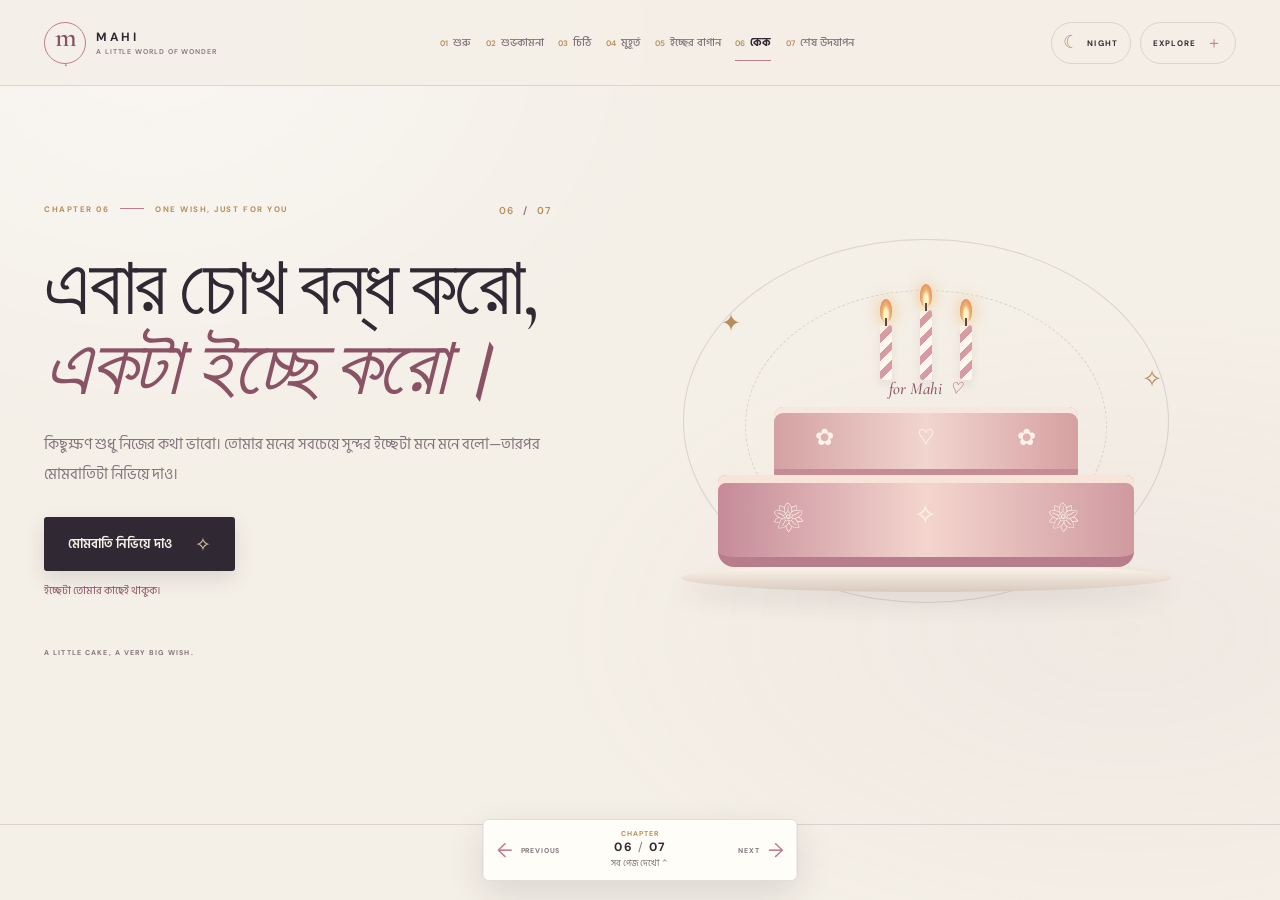
==== cake.html @ 3f735c5a "Build The Mahi Edition: premium seven-page birthday experience" ====
<!doctype html>
<html lang="bn"><head><meta charset="utf-8"><meta name="viewport" content="width=device-width,initial-scale=1,viewport-fit=cover"><meta name="theme-color" content="#f4efe7"><meta name="description" content="Mahi-র জন্য একটি interactive birthday cake—ইচ্ছে করে মোমবাতি নিভিয়ে দাও।"><meta property="og:type" content="website"><meta property="og:title" content="Make a Wish — Birthday Cake for Mahi"><meta property="og:description" content="Mahi-র জন্য একটি interactive birthday cake—ইচ্ছে করে মোমবাতি নিভিয়ে দাও।"><meta property="og:image" content="https://strongthink106-web.github.io/Mahi-pagli/assets/mahi-social.svg"><title>Make a Wish — Birthday Cake for Mahi</title><link rel="icon" href="assets/favicon.svg" type="image/svg+xml"><link rel="preconnect" href="https://fonts.googleapis.com"><link rel="preconnect" href="https://fonts.gstatic.com" crossorigin><link href="https://fonts.googleapis.com/css2?family=Cormorant+Garamond:wght@400;500;600;700&family=DM+Sans:wght@400;500;600;700&family=Hind+Siliguri:wght@400;500;600;700&display=swap" rel="stylesheet"><link rel="stylesheet" href="assets/app.css"><script src="assets/app.js" defer></script></head>
<body data-page="cake"><a class="skip-link" href="#main">মূল কনটেন্টে যাও</a>
<header class="site-header"><div class="header-inner shell"><a class="brand" href="index.html" aria-label="Mahi birthday collection — শুরুতে ফিরে যাও"><span class="brand-mark">m<span>.</span></span><span class="brand-copy"><b>MAHI</b><small>A LITTLE WORLD OF WONDER</small></span></a><nav class="desktop-nav" aria-label="প্রধান পেজ নেভিগেশন"><a class="nav-link" href="index.html"><span>01</span>শুরু</a><a class="nav-link" href="wishes.html"><span>02</span>শুভকামনা</a><a class="nav-link" href="letter.html"><span>03</span>চিঠি</a><a class="nav-link" href="memories.html"><span>04</span>মুহূর্ত</a><a class="nav-link" href="garden.html"><span>05</span>ইচ্ছের বাগান</a><a class="nav-link active" href="cake.html" aria-current="page"><span>06</span>কেক</a><a class="nav-link" href="finale.html"><span>07</span>শেষ উদযাপন</a></nav><div class="header-actions"><button class="theme-switch" id="themeSwitch" type="button" aria-label="রাতের থিম চালু করো" aria-pressed="false"><span class="theme-icon">☾</span><span class="theme-word">NIGHT</span></button><details class="chapter-menu"><summary><span>EXPLORE</span><b>＋</b></summary><div class="chapter-menu-panel"><p>YOUR SEVEN CHAPTERS</p><a class="menu-link" href="index.html"><span>01</span>শুরু</a><a class="menu-link" href="wishes.html"><span>02</span>শুভকামনা</a><a class="menu-link" href="letter.html"><span>03</span>চিঠি</a><a class="menu-link" href="memories.html"><span>04</span>মুহূর্ত</a><a class="menu-link" href="garden.html"><span>05</span>ইচ্ছের বাগান</a><a class="menu-link active" href="cake.html" aria-current="page"><span>06</span>কেক</a><a class="menu-link" href="finale.html"><span>07</span>শেষ উদযাপন</a></div></details></div></div></header>
<main id="main"><section class="page cake-page shell" aria-labelledby="page-title"><div class="cake-copy"><p class="eyebrow">CHAPTER 06 <i></i> ONE WISH, JUST FOR YOU</p><span class="chapter-number">06 <i>/</i> 07</span><h1 id="page-title">এবার চোখ বন্ধ করো,<br><em>একটা ইচ্ছে করো।</em></h1><p class="lead">কিছুক্ষণ শুধু নিজের কথা ভাবো। তোমার মনের সবচেয়ে সুন্দর ইচ্ছেটা মনে মনে বলো—তারপর মোমবাতিটা নিভিয়ে দাও।</p><button class="button primary" id="candleButton" type="button">মোমবাতি নিভিয়ে দাও <span>✧</span></button><p class="status" id="cakeStatus" aria-live="polite">ইচ্ছেটা তোমার কাছেই থাকুক।</p><p class="micro-note">A LITTLE CAKE, A VERY BIG WISH.</p></div><div class="cake-stage" aria-label="Illustration of a layered birthday cake with three lit candles"><span class="cake-sparkle sparkle-a">✦</span><span class="cake-sparkle sparkle-b">✧</span><div class="candles"><span class="candle"><i></i></span><span class="candle main-candle"><i></i></span><span class="candle"><i></i></span></div><div class="cake-topper">for Mahi <span>♡</span></div><div class="tier top-tier"><span>✿</span><span>♡</span><span>✿</span></div><div class="tier base-tier"><span>❀</span><span>✧</span><span>❀</span></div><div class="cake-plate"></div></div></section></main>
<footer class="site-footer"><span>THE MAHI EDITION</span><b>✳</b><span>MADE WITH A LITTLE EXTRA CARE</span></footer>
<nav class="journey-nav" aria-label="পেজ পরিবর্তন"><a class="step prev" href="garden.html" aria-label="আগের পেজ: ইচ্ছের বাগান"><b>←</b><small>PREVIOUS</small></a><details class="journey-switch"><summary><small>CHAPTER</small><strong>06 <i>/</i> 07</strong><span>সব পেজ দেখো ⌃</span></summary><div class="journey-popover"><p>CHOOSE YOUR NEXT MOMENT</p><a class="journey-link" href="index.html"><span>01</span>শুরু</a><a class="journey-link" href="wishes.html"><span>02</span>শুভকামনা</a><a class="journey-link" href="letter.html"><span>03</span>চিঠি</a><a class="journey-link" href="memories.html"><span>04</span>মুহূর্ত</a><a class="journey-link" href="garden.html"><span>05</span>ইচ্ছের বাগান</a><a class="journey-link active" href="cake.html" aria-current="page"><span>06</span>কেক</a><a class="journey-link" href="finale.html"><span>07</span>শেষ উদযাপন</a></div></details><a class="step next" href="finale.html" aria-label="পরের পেজ: শেষ উদযাপন"><small>NEXT</small><b>→</b></a></nav></body></html>
---- assets/app.css ----
:root{color-scheme:light;--paper:#f4efe7;--surface:#fffdf8;--ink:#302832;--muted:#82747c;--line:rgba(68,51,62,.15);--line-strong:rgba(68,51,62,.29);--rose:#bd7e8b;--rose-deep:#8a5265;--gold:#b88d59;--sage:#82947b;--serif:'Cormorant Garamond',Georgia,serif;--sans:'DM Sans',sans-serif;--bn:'Hind Siliguri',sans-serif;--max:1240px}
:root[data-theme=night]{color-scheme:dark;--paper:#201d27;--surface:#332d39;--ink:#f6eee7;--muted:#c2b2be;--line:rgba(245,229,230,.16);--line-strong:rgba(245,229,230,.32);--rose:#e0a5b1;--rose-deep:#eab5c1;--gold:#dfbd84;--sage:#a9bea3}
*{box-sizing:border-box}html{scroll-behavior:smooth}body{margin:0;min-height:100vh;background:var(--paper);color:var(--ink);font-family:var(--bn),var(--sans),sans-serif;overflow-x:hidden;transition:background .3s,color .3s}body:before{content:"";position:fixed;inset:0;z-index:-1;pointer-events:none;background:radial-gradient(ellipse at 12% 4%,rgba(255,255,255,.5),transparent 35%),radial-gradient(ellipse at 88% 70%,rgba(195,157,168,.07),transparent 36%)}a{color:inherit;text-decoration:none}button,summary{font:inherit}button{color:inherit}button:focus-visible,a:focus-visible,summary:focus-visible{outline:3px solid var(--gold);outline-offset:4px;border-radius:6px}::selection{background:#edd6d5;color:#302832}.shell{width:min(var(--max),calc(100% - 88px));margin-inline:auto}.skip-link{position:fixed;top:8px;left:8px;z-index:999;padding:12px 17px;background:var(--ink);color:var(--paper);transform:translateY(-160%);border-radius:5px}.skip-link:focus{transform:translateY(0)}
.site-header{height:86px;border-bottom:1px solid var(--line);position:relative;z-index:50;background:color-mix(in srgb,var(--paper) 94%,transparent)}.header-inner{height:100%;display:grid;grid-template-columns:190px 1fr 176px;align-items:center;gap:10px}.brand{display:flex;align-items:center;gap:10px;width:max-content}.brand-mark{width:42px;height:42px;border:1px solid var(--rose);border-radius:50%;display:grid;place-items:center;font:600 28px/1 var(--serif);color:var(--rose-deep);letter-spacing:-.08em}.brand-mark span{color:var(--gold);font-size:18px}.brand-copy{display:flex;flex-direction:column;gap:2px}.brand-copy b{font:700 12px var(--sans);letter-spacing:.22em}.brand-copy small{font:600 7px var(--sans);letter-spacing:.13em;color:var(--muted)}.desktop-nav{display:flex;align-items:center;justify-content:center;gap:clamp(7px,1.15vw,16px);white-space:nowrap}.nav-link{display:inline-flex;align-items:center;gap:5px;padding:10px 0 8px;font:500 11px var(--bn);color:var(--muted);border-bottom:1px solid transparent;transition:.2s}.nav-link span{font:600 8px var(--sans);color:var(--gold)}.nav-link:hover,.nav-link.active{color:var(--ink);border-color:var(--rose)}.nav-link.active{font-weight:700}.header-actions{display:flex;justify-content:flex-end;align-items:center;gap:9px}.theme-switch{height:42px;min-width:80px;padding:0 11px;border:1px solid var(--line);background:transparent;border-radius:30px;display:inline-flex;align-items:center;justify-content:center;gap:8px;cursor:pointer}.theme-switch:hover{background:var(--surface);border-color:var(--line-strong)}.theme-icon{font-size:18px;color:var(--gold)}.theme-word{font:700 8px var(--sans);letter-spacing:.14em}.chapter-menu{position:relative}.chapter-menu summary{height:42px;min-width:91px;padding:0 12px;border:1px solid var(--line);border-radius:30px;display:flex;align-items:center;justify-content:center;gap:10px;list-style:none;cursor:pointer;font:700 8px var(--sans);letter-spacing:.13em}.chapter-menu summary::-webkit-details-marker,.journey-switch summary::-webkit-details-marker{display:none}.chapter-menu summary b{font-size:16px;color:var(--rose);font-weight:400}.chapter-menu[open] summary{background:var(--surface)}.chapter-menu-panel,.journey-popover{position:absolute;top:calc(100% + 13px);right:0;width:270px;padding:16px;background:var(--surface);border:1px solid var(--line);border-radius:9px;box-shadow:0 25px 70px rgba(55,39,48,.14);z-index:100}.chapter-menu-panel>p,.journey-popover>p{font:700 8px var(--sans);letter-spacing:.17em;color:var(--gold);margin:3px 6px 10px}.menu-link,.journey-link{display:flex;align-items:center;gap:12px;padding:10px;border-radius:5px;font:500 13px var(--bn);color:var(--muted)}.menu-link span,.journey-link span{font:600 9px var(--sans);color:var(--gold)}.menu-link:hover,.journey-link:hover,.menu-link.active,.journey-link.active{background:var(--paper);color:var(--ink)}
.page{min-height:calc(100svh - 162px);padding:68px 0 110px;position:relative}.eyebrow{margin:0 0 22px;display:flex;align-items:center;gap:11px;color:var(--gold);font:700 8px var(--sans);letter-spacing:.19em;text-transform:uppercase}.eyebrow i{width:24px;height:1px;background:var(--rose)}h1,h2{font-family:var(--serif);font-weight:500;letter-spacing:-.04em}h1{font-size:clamp(54px,6.4vw,88px);line-height:.98;margin:0 0 22px}h1 em{font-weight:500;color:var(--rose-deep)}.lead{max-width:535px;margin:0;color:var(--muted);font:400 15px/2 var(--bn)}.button{min-height:54px;padding:0 23px;display:inline-flex;align-items:center;justify-content:center;gap:23px;border:1px solid transparent;border-radius:3px;cursor:pointer;font:600 13px var(--bn);transition:transform .2s,background .2s,box-shadow .2s}.button:hover{transform:translateY(-3px)}.button.primary{background:var(--ink);color:var(--paper);box-shadow:0 8px 20px rgba(48,40,50,.12)}.button.primary:hover{background:var(--rose-deep);box-shadow:0 12px 25px rgba(138,82,101,.2)}.button span{font:19px var(--sans);color:#e8d4b2}.text-link{font:600 10px var(--sans);color:var(--muted);padding:13px 0;border-bottom:1px solid var(--line-strong)}.chapter-number{position:absolute;right:0;top:70px;font:600 10px var(--sans);letter-spacing:.14em;color:var(--gold)}.chapter-number i{font-style:normal;color:var(--muted);padding:0 5px}.page-heading{position:relative;padding-bottom:32px;border-bottom:1px solid var(--line);margin-bottom:32px}.page-heading .chapter-number{top:0}.page-heading h1{max-width:780px}.page-footnote{margin:30px 0 0;color:var(--muted);font:400 12px var(--bn);display:flex;align-items:center;gap:10px}.page-footnote span{color:var(--gold);font-size:18px}
.site-footer{height:76px;border-top:1px solid var(--line);display:flex;align-items:center;justify-content:center;gap:18px;color:var(--muted);font:600 7px var(--sans);letter-spacing:.18em}.site-footer b{color:var(--rose);font-size:13px}.journey-nav{position:fixed;left:50%;bottom:19px;transform:translateX(-50%);z-index:80;display:flex;align-items:center;gap:18px;min-width:315px;padding:7px 13px;background:var(--surface);border:1px solid var(--line);box-shadow:0 12px 36px rgba(40,30,42,.12);border-radius:6px}.step{min-width:75px;min-height:46px;display:flex;align-items:center;gap:8px;color:var(--muted)}.step b{font:20px var(--sans);color:var(--rose)}.step small{font:700 7px var(--sans);letter-spacing:.12em}.step.next{justify-content:flex-end}.step.disabled{opacity:.35}.journey-switch{position:relative;flex:1;text-align:center}.journey-switch summary{min-height:45px;display:flex;align-items:center;justify-content:center;flex-direction:column;cursor:pointer;list-style:none;gap:1px}.journey-switch summary small{font:700 7px var(--sans);letter-spacing:.15em;color:var(--gold)}.journey-switch summary strong{font:700 12px var(--sans);letter-spacing:.12em}.journey-switch summary strong i{font-style:normal;color:var(--muted);font-weight:400}.journey-switch summary>span{font:400 9px var(--bn);color:var(--muted)}.journey-popover{top:auto;bottom:calc(100% + 12px);left:50%;right:auto;transform:translateX(-50%);text-align:left}.intro-strip{margin:0 auto 60px;display:flex;align-items:center;gap:22px;padding:22px 26px;border-block:1px solid var(--line)}.strip-mark{width:40px;height:40px;flex:none;display:grid;place-items:center;border:1px solid var(--rose);border-radius:50%;font:500 23px var(--serif);color:var(--rose-deep)}.intro-strip p{margin:0;font:400 13px/1.9 var(--bn);color:var(--muted);flex:1}.strip-end{font:700 7px var(--sans);letter-spacing:.15em;color:var(--gold);white-space:nowrap}
.home{display:flex;align-items:center;padding-top:40px;padding-bottom:35px}.home-grid{display:grid;grid-template-columns:1.03fr .97fr;align-items:center;gap:32px}.home-copy{padding:30px 0 15px;position:relative;z-index:2}.home-copy .eyebrow{font-size:7px;margin-bottom:24px}.hand-note{font:500 15px var(--bn);color:var(--rose-deep);margin:0 0 13px}.home-copy h1{font-size:clamp(62px,7.4vw,101px);margin-bottom:20px}.home-copy .lead{margin-bottom:28px}.actions{display:flex;align-items:center;gap:22px;flex-wrap:wrap}.micro-note{margin-top:48px;font:700 7px var(--sans);letter-spacing:.16em;color:var(--muted)}.cover-art{height:min(610px,55vw);min-height:460px;position:relative;display:grid;place-items:center}.art-halo{position:absolute;width:76%;height:76%;border-radius:50%;background:radial-gradient(circle,#f2e1d9 0,#eadbd3 60%,transparent 72%)}:root[data-theme=night] .art-halo{background:radial-gradient(circle,#463744 0,#332d39 60%,transparent 72%)}.bouquet{width:100%;height:100%;max-height:580px;position:relative;z-index:1;filter:drop-shadow(0 20px 25px rgba(80,58,66,.08))}.art-topline{position:absolute;z-index:2;top:6%;left:1%;right:1%;display:flex;justify-content:space-between;font:700 7px var(--sans);letter-spacing:.18em;color:var(--gold)}.art-caption{position:absolute;z-index:2;right:0;bottom:5%;text-align:right;font:italic 500 18px var(--serif);color:var(--rose-deep)}.art-caption span{display:block;margin-bottom:4px;font:700 7px var(--sans);letter-spacing:.16em;color:var(--gold)}.home-bottom{display:flex;justify-content:space-between;color:var(--muted);font:700 7px var(--sans);letter-spacing:.16em}.home-bottom b{font:17px var(--sans);color:var(--rose);margin-left:8px}
.wish-grid{display:grid;grid-template-columns:repeat(3,1fr);gap:16px}.wish-card{min-height:250px;position:relative;padding:22px 23px 19px;border:1px solid var(--line);border-radius:3px;text-align:left;display:flex;flex-direction:column;align-items:flex-start;overflow:hidden;cursor:pointer;background:var(--surface);transition:transform .22s,box-shadow .22s,border-color .22s}.wish-card:hover{transform:translateY(-4px);box-shadow:0 20px 55px rgba(55,39,48,.1);border-color:var(--line-strong)}.wish-card.rose{--tone:#f1dfdf;--tone-ink:#9b6270}.wish-card.lilac{--tone:#e8e0ec;--tone-ink:#766582}.wish-card.gold{--tone:#f1e7d1;--tone-ink:#987749}.wish-card.sage{--tone:#e1e8dc;--tone-ink:#657d66}.wish-card.peach{--tone:#f3e2d8;--tone-ink:#a56d64}.wish-card.blue{--tone:#e0e7ed;--tone-ink:#667e91}:root[data-theme=night] .wish-card{background:color-mix(in srgb,var(--surface) 86%,var(--tone) 14%)}.wish-no{font:700 8px var(--sans);letter-spacing:.17em;color:var(--tone-ink)}.wish-symbol{position:absolute;right:20px;top:19px;width:46px;height:46px;display:grid;place-items:center;border:1px solid color-mix(in srgb,var(--tone-ink) 36%,transparent);border-radius:50%;font:24px var(--serif);color:var(--tone-ink)}.wish-card>b{font:500 29px var(--serif);margin-top:50px;color:var(--ink)}.wish-message{display:none;margin-top:12px;max-width:260px;font:400 13px/1.9 var(--bn);color:var(--muted)}.wish-card>small{margin-top:auto;padding-top:18px;font:700 8px var(--sans);letter-spacing:.1em;color:var(--tone-ink)}.wish-card[aria-expanded=true]{background:var(--tone)}.wish-card[aria-expanded=true]>b{margin-top:25px}.wish-card[aria-expanded=true] .wish-message{display:block;animation:reveal .3s ease both}.wish-card[aria-expanded=true]>small{color:var(--ink)}@keyframes reveal{from{opacity:0;transform:translateY(7px)}to{opacity:1;transform:none}}
.letter-layout{display:grid;grid-template-columns:.75fr 1.25fr;gap:7vw;align-items:center}.letter-aside{display:flex;align-items:center;flex-direction:column}.envelope-art{width:min(290px,100%);height:215px;position:relative;margin:14px auto}.envelope-back{position:absolute;inset:23px 8px 17px;background:#d9c0b7}.envelope-paper{position:absolute;z-index:1;left:22%;right:22%;top:0;height:82%;background:#fffaf1;border:1px solid #dfd0bf;display:grid;place-items:center;font:500 42px var(--serif);color:#ad7481;box-shadow:0 8px 20px rgba(70,48,54,.08)}.envelope-front{position:absolute;inset:23px 8px 17px;z-index:2;background:#c99591;clip-path:polygon(0 0,50% 56%,100% 0,100% 100%,0 100%)}.wax-seal{position:absolute;z-index:3;left:50%;top:62%;transform:translate(-50%,-50%);width:42px;height:42px;border-radius:50%;display:grid;place-items:center;background:#885467;color:#f2dcd6;font-size:20px;border:2px solid #e6c9bc}.letter-aside>p{font:700 7px var(--sans);letter-spacing:.15em;color:var(--gold);text-align:center}.letter-details{width:100%;border:1px solid var(--line);background:var(--surface);box-shadow:0 25px 70px rgba(55,39,48,.1);padding:16px}.letter-details>summary{list-style:none;display:flex;align-items:center;justify-content:space-between;padding:4px 5px 14px;cursor:pointer;color:var(--rose-deep);font:600 12px var(--bn)}.letter-details>summary::-webkit-details-marker{display:none}.letter-details>summary b{font:18px var(--sans);color:var(--gold)}.letter-paper{position:relative;padding:clamp(23px,4vw,42px);background:#fbf5e9;color:#4c4142;border:1px solid #e6d7c6}.paper-meta{display:flex;justify-content:space-between;gap:15px;font:700 7px var(--sans);letter-spacing:.13em;color:#9f7b70;padding-bottom:19px;border-bottom:1px solid #e5d5c5}.letter-paper p{font:400 13px/2.05 var(--bn);color:#63545a;margin:18px 0}.letter-paper .letter-signoff{font-size:14px;color:#875766;margin-top:26px}.letter-signoff em{font:italic 500 21px var(--serif)}.paper-stamp{position:absolute;right:22px;bottom:20px;width:57px;height:57px;border:1px solid #c79c8c;border-radius:50%;display:grid;place-content:center;text-align:center;font:700 7px/1.3 var(--sans);letter-spacing:.1em;color:#a97f79;transform:rotate(9deg)}
.gallery-grid{display:grid;grid-template-columns:repeat(3,1fr);gap:19px}.gallery-card{border:1px solid var(--line);background:var(--surface);padding:9px;transition:transform .23s,box-shadow .23s}.gallery-card:hover{transform:translateY(-4px);box-shadow:0 20px 55px rgba(55,39,48,.1)}.gallery-art{height:232px;position:relative;overflow:hidden;display:flex;align-items:center;justify-content:center}.gallery-art svg{width:100%;height:100%;display:block}.gallery-art>span{position:absolute;z-index:2;top:14px;left:14px;font:700 7px var(--sans);letter-spacing:.14em;color:#755e60}.sun-art{background:#f1e7d9}.bloom-art{background:#e9e1e8}.night-art{background:#4c465e}.night-art>span{color:#f4e7da}.gallery-copy{padding:18px 14px 15px}.gallery-copy>span{font:700 7px var(--sans);letter-spacing:.16em;color:var(--gold)}.gallery-copy h2{font:500 27px/1.08 var(--serif);margin:11px 0 8px}.gallery-copy p{font:400 11px/1.8 var(--bn);color:var(--muted);margin:0}.gallery-note{max-width:760px;margin:30px auto 0;display:flex;gap:14px;align-items:center}.gallery-note i{height:1px;width:34px;flex:none;background:var(--rose)}.gallery-note p{font:400 10px/1.8 var(--bn);color:var(--muted);margin:0}
.garden-layout{display:grid;grid-template-columns:.74fr 1.26fr;gap:6vw;align-items:center}.garden-copy{padding:10px 0}.kicker{font:700 8px var(--sans);letter-spacing:.17em;color:var(--gold)}.garden-copy h2{font:500 37px/1.1 var(--serif);margin:15px 0}.garden-copy>p:not(.status){font:400 12px/2 var(--bn);color:var(--muted);max-width:330px;margin:0 0 22px}.garden-count{margin-top:29px;padding-top:17px;border-top:1px solid var(--line);display:flex;align-items:center;gap:12px}.garden-count strong{font:500 34px var(--serif);color:var(--rose-deep)}.garden-count span{font:700 7px var(--sans);letter-spacing:.13em;color:var(--muted)}.status{font:400 11px var(--bn);color:var(--rose-deep);margin:11px 0 0}.garden-canvas{height:410px;position:relative;overflow:hidden;border:1px solid var(--line);background:linear-gradient(#eee3e1 0%,#f5eae1 55%,#dce3d7 55%,#dce3d7 100%);isolation:isolate}:root[data-theme=night] .garden-canvas{background:linear-gradient(#453847 0%,#574652 55%,#435345 55%,#354239 100%)}.garden-sun{position:absolute;right:13%;top:12%;width:64px;height:64px;border-radius:50%;background:#e6c18c;box-shadow:0 0 50px #e6c18c55}.garden-star{position:absolute;color:#fff7e9;z-index:2}.star-a{left:14%;top:18%;font-size:18px}.star-b{right:37%;top:13%;font-size:15px}.garden-cloud{position:absolute;top:30%;width:72px;height:19px;border-radius:30px;background:rgba(255,255,255,.55)}.garden-cloud:before,.garden-cloud:after{content:"";position:absolute;bottom:5px;border-radius:50%;background:inherit}.garden-cloud:before{width:31px;height:31px;left:12px}.garden-cloud:after{width:24px;height:24px;left:35px}.cloud-a{left:20%}.cloud-b{right:14%;top:37%;transform:scale(.7)}.garden-hill{position:absolute;left:-12%;right:-12%;border-radius:50% 50% 0 0}.back-hill{height:47%;bottom:12%;background:#aab99d}.front-hill{height:39%;bottom:-7%;background:#81977d}.fixed-flower{position:absolute;z-index:4;color:#d58f9c;font:45px var(--serif);text-shadow:0 4px 8px #55475b33}.flower-a{left:18%;bottom:26%}.flower-b{left:52%;bottom:22%;color:#f0d49d;font-size:51px}.flower-c{right:15%;bottom:33%;color:#c0a8d2;font-size:39px}.ground-note{position:absolute;z-index:5;right:17px;bottom:15px;font:700 7px var(--sans);letter-spacing:.16em;color:white}.planted-flower{position:absolute;z-index:5;bottom:18%;font:38px var(--serif);color:#fff0c9;text-shadow:0 5px 12px #55475b44;animation:bloom .6s cubic-bezier(.16,.8,.2,1) both}@keyframes bloom{from{opacity:0;transform:translateY(25px) scale(.1)}to{opacity:1;transform:translateY(0) scale(1)}}
.cake-page{display:grid;grid-template-columns:.9fr 1.1fr;align-items:center;gap:5vw}.cake-copy{position:relative}.cake-copy .chapter-number{top:0}.cake-copy h1{margin-top:34px}.cake-copy .lead{margin-bottom:27px}.cake-copy .micro-note{margin-top:48px}.cake-stage{height:465px;position:relative;display:flex;align-items:center;justify-content:flex-end;flex-direction:column;padding-bottom:75px}.cake-stage:before{content:"";position:absolute;width:78%;height:78%;top:8%;border:1px solid var(--line);border-radius:50%}.cake-stage:after{content:"";position:absolute;width:58%;height:58%;top:19%;border:1px dashed var(--line);border-radius:50%}.cake-sparkle{position:absolute;z-index:3;color:var(--gold);font-size:24px}.sparkle-a{left:17%;top:22%}.sparkle-b{right:12%;top:34%}.candles{position:relative;z-index:5;display:flex;gap:28px;align-items:flex-end;margin-bottom:-2px}.candle{position:relative;width:12px;height:55px;border-radius:3px;background:repeating-linear-gradient(135deg,#fff7ed 0 7px,#d79ba4 7px 13px);box-shadow:0 5px 10px #6a50501a}.main-candle{height:70px}.candle i{position:absolute;left:0;top:-26px;width:12px;height:23px;border-radius:50% 50% 45% 45%;background:radial-gradient(ellipse at 50% 70%,#fff4c8 0 24%,#edb56e 45%,#e18d64 76%,transparent 78%);filter:drop-shadow(0 0 8px #efbd7c);transform-origin:50% 90%;animation:flame .7s ease-in-out infinite alternate}.candle i:after{content:"";position:absolute;left:5px;top:19px;width:2px;height:8px;background:#5c4742}.candle.out i{opacity:0;transform:scale(.1);animation:none}@keyframes flame{to{transform:rotate(5deg) scale(.88)}}.cake-topper{z-index:4;margin-bottom:8px;font:italic 500 17px var(--serif);color:var(--rose-deep)}.cake-topper span{color:var(--rose);margin-left:4px}.tier{position:relative;z-index:3;display:flex;align-items:center;justify-content:space-around}.top-tier{width:49%;height:70px;background:linear-gradient(90deg,#d4a1a2,#f1d5cf 50%,#d6a0a1);border-radius:9px 9px 4px 4px;border-bottom:8px solid #c58c96;box-shadow:inset 0 6px #f8e7de}.base-tier{width:67%;height:92px;margin-top:-2px;background:linear-gradient(90deg,#c58b98,#f4d5ce 50%,#cf9aa0);border-radius:8px 8px 16px 16px;border-bottom:10px solid #b77d8d;box-shadow:inset 0 8px #f9e4d9}.tier span{font:23px var(--serif);color:#fff4e7}.base-tier span{font-size:27px}.cake-plate{z-index:2;width:79%;height:28px;border-radius:50%;background:linear-gradient(#fff9ed,#d8c9bf);box-shadow:0 13px 23px #4d384018;margin-top:-3px}
.finale{background:#282531;color:#f5eee5;min-height:calc(100svh - 162px);display:flex;align-items:center;overflow:hidden;padding:60px 0 80px;isolation:isolate}.finale:before{content:"";position:absolute;inset:0;z-index:-2;background:radial-gradient(ellipse at 80% 42%,#6b5269 0,transparent 42%),radial-gradient(ellipse at 9% 87%,#66534c 0,transparent 36%),linear-gradient(125deg,#282531,#342d3a)}.finale-inner{display:grid;grid-template-columns:1fr .85fr;align-items:center;gap:4vw;position:relative;z-index:2}.finale-copy{padding:15px 0}.finale-copy .eyebrow{color:#d8b9a6}.finale-copy .chapter-number{color:#e2c18e}.finale-flower{font-size:40px;color:#e1b3b5;margin:12px 0 8px}.finale-copy h1{font-size:clamp(70px,8vw,110px);line-height:.91;margin:0 0 21px;color:#fff4e8}.finale-copy h1 em{color:#e4b1b9}.finale-lead{max-width:485px;font:400 14px/2.05 var(--bn);color:#e1d5d2;margin:0 0 16px}.finale-note{font:500 14px var(--bn);color:#e4bd91;margin:0 0 25px}.finale-actions{display:flex;align-items:center;gap:22px;flex-wrap:wrap}.button.light{background:#f0e3d4;color:#322935;border-color:#f0e3d4}.button.light:hover{background:#fff8ef;box-shadow:0 12px 30px #16121f55}.button.light span{color:#ac765f}.finale-link{font:600 9px var(--sans);color:#d7c2bd;border-bottom:1px solid #8a7582;padding:12px 0}.finale-signature{margin-top:47px;font:700 7px var(--sans);letter-spacing:.2em;color:#bda6a7}.finale-signature b{color:#e3abb3;font-size:13px;margin:0 8px}.finale-art{height:460px;position:relative;display:grid;place-items:center}.ring{position:absolute;border:1px solid rgba(235,205,181,.3);border-radius:50%}.r-one{width:78%;height:78%}.r-two{width:94%;height:61%;transform:rotate(31deg);border-style:dashed}.r-three{width:62%;height:94%;transform:rotate(-24deg)}.finale-orb{width:205px;height:205px;border-radius:50%;display:flex;flex-direction:column;align-items:center;justify-content:center;background:radial-gradient(circle at 36% 30%,#ead3c8,#c69aa0 64%,#896d7e);box-shadow:0 25px 80px #120f1c66,inset -18px -16px 32px #49354a33;color:#493448;transform:rotate(-8deg)}.finale-orb span{font:italic 500 20px var(--serif)}.finale-orb b{font:500 80px/.8 var(--serif);letter-spacing:-.1em}.finale-orb i{font-style:normal;font-size:19px;margin-top:10px}.orb-caption{position:absolute;right:1%;bottom:8%;font:700 7px/1.6 var(--sans);letter-spacing:.17em;color:#d6b9a7;text-align:right}.finale-star{position:absolute;color:#e7c18e}.fs-one{top:10%;left:16%;font-size:27px}.fs-two{right:11%;top:24%;font-size:20px}.fs-three{bottom:17%;left:16%;font-size:17px}.firework-layer{position:absolute;inset:0;z-index:5;pointer-events:none;overflow:hidden}.firework{position:absolute;width:7px;height:7px;border-radius:2px;background:var(--spark);left:var(--sx);top:var(--sy);animation:burst 1.2s cubic-bezier(.15,.6,.3,1) forwards;opacity:0}@keyframes burst{0%{opacity:0;transform:translate(0,0) scale(.2)}12%{opacity:1}100%{opacity:0;transform:translate(var(--mx),var(--my)) rotate(170deg) scale(.65)}}
@media(max-width:1120px){.header-inner{grid-template-columns:165px 1fr 165px}.desktop-nav{gap:8px}.nav-link{font-size:10px}.nav-link span{display:none}.cover-art{min-height:400px}}
@media(max-width:900px){.shell{width:calc(100% - 48px)}.header-inner{grid-template-columns:1fr auto}.desktop-nav{display:none}.page{padding-top:55px}.home-grid{grid-template-columns:1fr 1fr;gap:10px}.home-copy h1{font-size:clamp(56px,8vw,80px)}.cover-art{min-height:350px;height:52vw}.wish-grid{grid-template-columns:repeat(2,1fr)}.gallery-art{height:185px}.gallery-copy{padding:15px 11px}.gallery-copy h2{font-size:24px}.garden-layout{gap:4vw}.garden-canvas{height:370px}.cake-page{gap:2vw}.cake-stage{height:410px}.finale-inner{grid-template-columns:1.1fr .9fr}.finale-art{height:390px}.finale-orb{width:168px;height:168px}.finale-orb b{font-size:65px}}
@media(max-width:640px){.shell{width:calc(100% - 36px)}.site-header{height:70px}.brand-mark{width:37px;height:37px;font-size:25px}.brand-copy b{font-size:11px}.brand-copy small{font-size:6px}.theme-switch{width:43px;min-width:43px;padding:0}.theme-word{display:none}.chapter-menu summary{min-width:80px;height:40px;font-size:7px}.chapter-menu-panel{right:-1px;width:min(290px,calc(100vw - 36px))}.page{min-height:calc(100svh - 146px);padding:42px 0 96px}h1{font-size:clamp(47px,12vw,64px)}.eyebrow{font-size:7px;letter-spacing:.14em;margin-bottom:17px}.lead{font-size:12px;line-height:1.95}.chapter-number{top:43px;font-size:9px}.page-heading{padding-bottom:24px;margin-bottom:24px}.page-heading .chapter-number{top:0}.page-heading h1{max-width:90%;font-size:49px}.home{min-height:auto;padding:31px 0 22px}.home-grid{grid-template-columns:1fr;gap:6px}.home-copy{padding:17px 0 0}.home-copy .eyebrow{font-size:6px;margin-bottom:19px}.hand-note{font-size:13px;margin-bottom:10px}.home-copy h1{font-size:clamp(58px,14vw,74px);margin-bottom:15px}.home-copy .lead{font-size:12px;margin-bottom:18px}.actions{gap:14px}.button{min-height:50px;padding:0 17px;gap:14px;font-size:11px}.text-link{font-size:9px}.micro-note{margin-top:24px;font-size:6px}.cover-art{height:300px;min-height:275px;width:min(100%,390px);margin:auto}.bouquet{max-height:330px}.art-topline{top:2%;font-size:6px}.art-caption{bottom:0;font-size:13px}.home-bottom{font-size:6px}.intro-strip{margin-bottom:30px;padding:15px 0;gap:11px}.strip-mark{width:33px;height:33px;font-size:19px}.intro-strip p{font-size:10px}.strip-end{display:none}.wish-grid{gap:9px}.wish-card{min-height:206px;padding:15px 12px}.wish-card> b{font-size:23px;margin-top:40px}.wish-symbol{width:35px;height:35px;top:12px;right:11px;font-size:18px}.wish-no{font-size:6px}.wish-message{font-size:10px;line-height:1.75}.wish-card[aria-expanded=true]>b{margin-top:21px}.wish-card>small{font-size:6px}.page-footnote{font-size:10px;margin-top:23px}.letter-layout{grid-template-columns:1fr;gap:12px}.envelope-art{height:158px;width:220px;margin:0 auto 6px}.envelope-back,.envelope-front{inset:18px 6px 12px}.envelope-paper{height:83%;font-size:33px}.wax-seal{width:32px;height:32px;font-size:16px}.letter-aside>p{font-size:6px}.letter-details{padding:9px}.letter-paper{padding:21px 17px}.paper-meta{font-size:6px;gap:8px}.letter-paper p{font-size:11px;line-height:1.9;margin:14px 0}.letter-paper .letter-signoff{font-size:12px}.letter-signoff em{font-size:18px}.paper-stamp{width:45px;height:45px;font-size:5px;right:10px;bottom:10px}.gallery-grid{grid-template-columns:1fr;gap:12px}.gallery-card{display:grid;grid-template-columns:1fr 1fr;gap:0;padding:7px}.gallery-art{height:100%;min-height:172px}.gallery-copy{align-self:center;padding:13px 11px}.gallery-copy h2{font-size:21px}.gallery-copy p{font-size:10px}.gallery-note{margin-top:19px;gap:9px}.gallery-note p{font-size:9px}.garden-layout{grid-template-columns:1fr;gap:17px}.garden-copy{text-align:center;padding:0}.kicker{font-size:7px}.garden-copy h2{font-size:29px;margin:10px 0}.garden-copy>p:not(.status){font-size:11px;line-height:1.8;margin:0 auto 15px}.garden-count{justify-content:center;margin-top:15px;padding-top:12px}.garden-count strong{font-size:27px}.garden-count span{font-size:6px}.status{font-size:9px}.garden-canvas{height:280px}.garden-sun{width:50px;height:50px}.fixed-flower{font-size:33px}.flower-b{font-size:39px}.flower-c{font-size:30px}.cake-page{display:flex;flex-direction:column;align-items:stretch;gap:8px;padding-top:42px}.cake-copy{text-align:center}.cake-copy .eyebrow{justify-content:center;font-size:6px}.cake-copy .chapter-number{right:0;top:0}.cake-copy h1{max-width:100%;margin:25px auto 14px;font-size:45px}.cake-copy .lead{font-size:11px;margin:0 auto 17px}.cake-copy .micro-note{margin-top:19px;font-size:6px}.cake-copy .status{font-size:10px}.cake-stage{height:260px;padding-bottom:42px}.cake-stage:before{width:74%;height:76%;top:3%}.cake-stage:after{width:55%;height:55%;top:14%}.top-tier{height:52px}.base-tier{height:66px}.cake-plate{height:22px}.candle{height:40px}.main-candle{height:52px}.candles{gap:20px}.candle i{top:-22px;width:11px;height:20px}.cake-topper{font-size:14px}.finale{min-height:calc(100svh - 146px);padding:38px 0 87px}.finale-inner{grid-template-columns:1fr;gap:0}.finale-copy{text-align:center;padding:10px 0}.finale-copy .eyebrow{justify-content:center;font-size:6px;letter-spacing:.12em}.finale-copy .chapter-number{top:0;right:0;font-size:8px}.finale-flower{font-size:31px;margin:15px 0 8px}.finale-copy h1{font-size:72px;margin-bottom:15px}.finale-lead{font-size:11px;line-height:1.9;margin:0 auto 12px}.finale-note{font-size:11px;margin-bottom:17px}.finale-actions{justify-content:center;gap:14px}.button.light{min-height:47px;font-size:10px}.finale-link{font-size:8px}.finale-signature{font-size:6px;margin-top:28px}.finale-art{height:200px;margin-top:0}.finale-orb{width:115px;height:115px}.finale-orb b{font-size:45px}.finale-orb span{font-size:13px}.finale-orb i{font-size:12px;margin-top:6px}.orb-caption{font-size:5px;right:2%;bottom:3%}.site-footer{height:64px;gap:9px;font-size:5px;letter-spacing:.11em}.journey-nav{bottom:max(9px,env(safe-area-inset-bottom));width:calc(100% - 20px);min-width:0;justify-content:space-between;gap:5px;padding:5px 8px;border-radius:7px}.step{min-width:61px;min-height:47px;gap:4px}.step b{font-size:17px}.step small{font-size:6px}.journey-switch summary{min-height:47px}.journey-switch summary small{font-size:6px}.journey-switch summary strong{font-size:10px}.journey-switch summary>span{font-size:8px}.journey-popover{width:min(270px,calc(100vw - 36px))}}
@media(max-width:360px){.shell{width:calc(100% - 28px)}.home-copy h1{font-size:55px}.cover-art{height:270px;min-height:260px}.wish-card{padding:12px 10px}.wish-card>b{font-size:20px}.wish-message{font-size:9px}.page-heading h1{font-size:43px}.gallery-copy h2{font-size:19px}}
@media(prefers-reduced-motion:reduce){*,*::before,*::after{scroll-behavior:auto!important;animation-duration:.01ms!important;animation-iteration-count:1!important;transition-duration:.01ms!important}}
@view-transition{navigation:auto}
::view-transition-old(root){animation:fade-out .18s ease both}::view-transition-new(root){animation:fade-in .3s ease both}
@keyframes fade-out{to{opacity:0;transform:translateY(-4px)}}@keyframes fade-in{from{opacity:0;transform:translateY(7px)}to{opacity:1;transform:none}}
@media(prefers-reduced-motion:reduce){::view-transition-old(root),::view-transition-new(root){animation:none}}
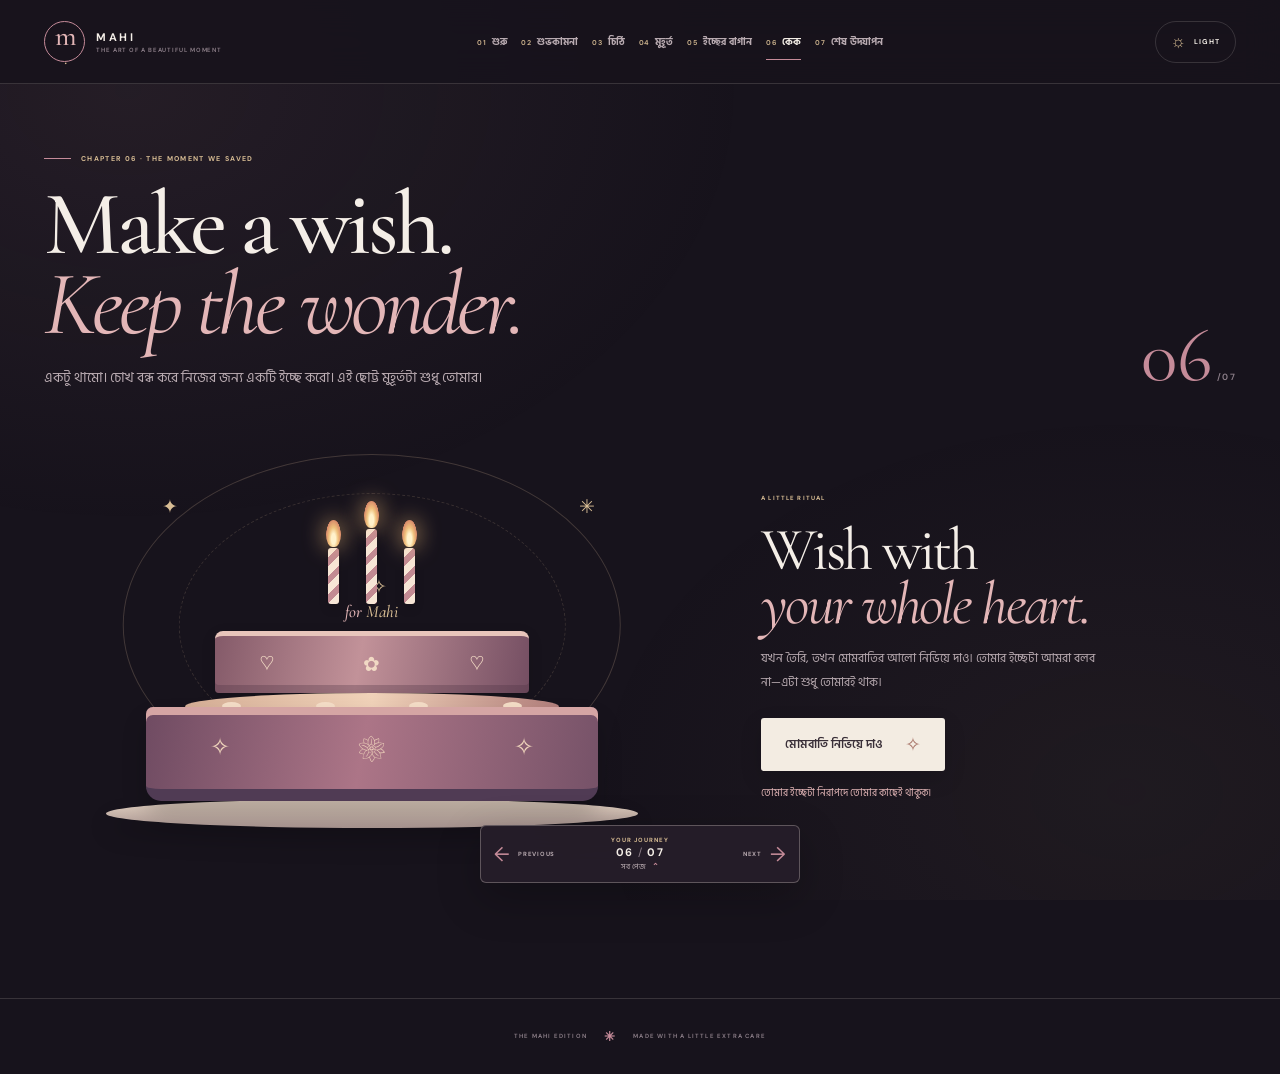
==== commit e99aa4a1: "Create Mahi cinematic keepsake: a bespoke seven-page emotional experience" ====
--- a/cake.html
+++ b/cake.html
@@ -1,7 +1,38 @@
 <!doctype html>
-<html lang="bn"><head><meta charset="utf-8"><meta name="viewport" content="width=device-width,initial-scale=1,viewport-fit=cover"><meta name="theme-color" content="#f4efe7"><meta name="description" content="Mahi-র জন্য একটি interactive birthday cake—ইচ্ছে করে মোমবাতি নিভিয়ে দাও।"><meta property="og:type" content="website"><meta property="og:title" content="Make a Wish — Birthday Cake for Mahi"><meta property="og:description" content="Mahi-র জন্য একটি interactive birthday cake—ইচ্ছে করে মোমবাতি নিভিয়ে দাও।"><meta property="og:image" content="https://strongthink106-web.github.io/Mahi-pagli/assets/mahi-social.svg"><title>Make a Wish — Birthday Cake for Mahi</title><link rel="icon" href="assets/favicon.svg" type="image/svg+xml"><link rel="preconnect" href="https://fonts.googleapis.com"><link rel="preconnect" href="https://fonts.gstatic.com" crossorigin><link href="https://fonts.googleapis.com/css2?family=Cormorant+Garamond:wght@400;500;600;700&family=DM+Sans:wght@400;500;600;700&family=Hind+Siliguri:wght@400;500;600;700&display=swap" rel="stylesheet"><link rel="stylesheet" href="assets/app.css"><script src="assets/app.js" defer></script></head>
-<body data-page="cake"><a class="skip-link" href="#main">মূল কনটেন্টে যাও</a>
-<header class="site-header"><div class="header-inner shell"><a class="brand" href="index.html" aria-label="Mahi birthday collection — শুরুতে ফিরে যাও"><span class="brand-mark">m<span>.</span></span><span class="brand-copy"><b>MAHI</b><small>A LITTLE WORLD OF WONDER</small></span></a><nav class="desktop-nav" aria-label="প্রধান পেজ নেভিগেশন"><a class="nav-link" href="index.html"><span>01</span>শুরু</a><a class="nav-link" href="wishes.html"><span>02</span>শুভকামনা</a><a class="nav-link" href="letter.html"><span>03</span>চিঠি</a><a class="nav-link" href="memories.html"><span>04</span>মুহূর্ত</a><a class="nav-link" href="garden.html"><span>05</span>ইচ্ছের বাগান</a><a class="nav-link active" href="cake.html" aria-current="page"><span>06</span>কেক</a><a class="nav-link" href="finale.html"><span>07</span>শেষ উদযাপন</a></nav><div class="header-actions"><button class="theme-switch" id="themeSwitch" type="button" aria-label="রাতের থিম চালু করো" aria-pressed="false"><span class="theme-icon">☾</span><span class="theme-word">NIGHT</span></button><details class="chapter-menu"><summary><span>EXPLORE</span><b>＋</b></summary><div class="chapter-menu-panel"><p>YOUR SEVEN CHAPTERS</p><a class="menu-link" href="index.html"><span>01</span>শুরু</a><a class="menu-link" href="wishes.html"><span>02</span>শুভকামনা</a><a class="menu-link" href="letter.html"><span>03</span>চিঠি</a><a class="menu-link" href="memories.html"><span>04</span>মুহূর্ত</a><a class="menu-link" href="garden.html"><span>05</span>ইচ্ছের বাগান</a><a class="menu-link active" href="cake.html" aria-current="page"><span>06</span>কেক</a><a class="menu-link" href="finale.html"><span>07</span>শেষ উদযাপন</a></div></details></div></div></header>
-<main id="main"><section class="page cake-page shell" aria-labelledby="page-title"><div class="cake-copy"><p class="eyebrow">CHAPTER 06 <i></i> ONE WISH, JUST FOR YOU</p><span class="chapter-number">06 <i>/</i> 07</span><h1 id="page-title">এবার চোখ বন্ধ করো,<br><em>একটা ইচ্ছে করো।</em></h1><p class="lead">কিছুক্ষণ শুধু নিজের কথা ভাবো। তোমার মনের সবচেয়ে সুন্দর ইচ্ছেটা মনে মনে বলো—তারপর মোমবাতিটা নিভিয়ে দাও।</p><button class="button primary" id="candleButton" type="button">মোমবাতি নিভিয়ে দাও <span>✧</span></button><p class="status" id="cakeStatus" aria-live="polite">ইচ্ছেটা তোমার কাছেই থাকুক।</p><p class="micro-note">A LITTLE CAKE, A VERY BIG WISH.</p></div><div class="cake-stage" aria-label="Illustration of a layered birthday cake with three lit candles"><span class="cake-sparkle sparkle-a">✦</span><span class="cake-sparkle sparkle-b">✧</span><div class="candles"><span class="candle"><i></i></span><span class="candle main-candle"><i></i></span><span class="candle"><i></i></span></div><div class="cake-topper">for Mahi <span>♡</span></div><div class="tier top-tier"><span>✿</span><span>♡</span><span>✿</span></div><div class="tier base-tier"><span>❀</span><span>✧</span><span>❀</span></div><div class="cake-plate"></div></div></section></main>
-<footer class="site-footer"><span>THE MAHI EDITION</span><b>✳</b><span>MADE WITH A LITTLE EXTRA CARE</span></footer>
-<nav class="journey-nav" aria-label="পেজ পরিবর্তন"><a class="step prev" href="garden.html" aria-label="আগের পেজ: ইচ্ছের বাগান"><b>←</b><small>PREVIOUS</small></a><details class="journey-switch"><summary><small>CHAPTER</small><strong>06 <i>/</i> 07</strong><span>সব পেজ দেখো ⌃</span></summary><div class="journey-popover"><p>CHOOSE YOUR NEXT MOMENT</p><a class="journey-link" href="index.html"><span>01</span>শুরু</a><a class="journey-link" href="wishes.html"><span>02</span>শুভকামনা</a><a class="journey-link" href="letter.html"><span>03</span>চিঠি</a><a class="journey-link" href="memories.html"><span>04</span>মুহূর্ত</a><a class="journey-link" href="garden.html"><span>05</span>ইচ্ছের বাগান</a><a class="journey-link active" href="cake.html" aria-current="page"><span>06</span>কেক</a><a class="journey-link" href="finale.html"><span>07</span>শেষ উদযাপন</a></div></details><a class="step next" href="finale.html" aria-label="পরের পেজ: শেষ উদযাপন"><small>NEXT</small><b>→</b></a></nav></body></html>+<html lang="bn">
+<head>
+<meta charset="utf-8"><meta name="viewport" content="width=device-width, initial-scale=1, viewport-fit=cover">
+<meta name="theme-color" content="#17131c"><meta name="description" content="Mahi-র জন্য একটি refined birthday cake experience—চোখ বন্ধ করে ইচ্ছে করো, মোমবাতি নিভিয়ে দাও।">
+<meta property="og:type" content="website"><meta property="og:title" content="Make a Wish — A Birthday Moment for Mahi"><meta property="og:description" content="Mahi-র জন্য একটি refined birthday cake experience—চোখ বন্ধ করে ইচ্ছে করো, মোমবাতি নিভিয়ে দাও।"><meta property="og:image" content="https://strongthink106-web.github.io/Mahi-pagli/assets/mahi-social.svg">
+<title>Make a Wish — A Birthday Moment for Mahi</title><link rel="icon" href="assets/favicon.svg" type="image/svg+xml">
+<link rel="preconnect" href="https://fonts.googleapis.com"><link rel="preconnect" href="https://fonts.gstatic.com" crossorigin>
+<link href="https://fonts.googleapis.com/css2?family=Cormorant+Garamond:ital,wght@0,400;0,500;0,600;1,400;1,500;1,600&family=DM+Sans:wght@400;500;600;700&family=Hind+Siliguri:wght@400;500;600;700&display=swap" rel="stylesheet">
+<link rel="stylesheet" href="assets/mahi.css"><script src="assets/mahi.js" defer></script>
+</head>
+<body data-page="cake">
+<a class="skip-link" href="#main-content">মূল কনটেন্টে যাও</a>
+<div class="reading-progress" aria-hidden="true"><span id="readingProgress"></span></div>
+<header class="site-header"><div class="header-inner shell">
+<a class="brand" href="index.html" aria-label="Mahi edition home"><span class="brand-monogram">m<span>.</span></span><span class="brand-name"><b>MAHI</b><small>THE ART OF A BEAUTIFUL MOMENT</small></span></a>
+<nav class="desktop-nav" aria-label="প্রধান পেজ নেভিগেশন"><a class="nav-link" href="index.html"><span>01</span><b>শুরু</b></a><a class="nav-link" href="wishes.html"><span>02</span><b>শুভকামনা</b></a><a class="nav-link" href="letter.html"><span>03</span><b>চিঠি</b></a><a class="nav-link" href="memories.html"><span>04</span><b>মুহূর্ত</b></a><a class="nav-link" href="garden.html"><span>05</span><b>ইচ্ছের বাগান</b></a><a class="nav-link is-active" href="cake.html" aria-current="page"><span>06</span><b>কেক</b></a><a class="nav-link" href="finale.html"><span>07</span><b>শেষ উদযাপন</b></a></nav>
+<div class="header-controls"><button class="theme-toggle" id="themeToggle" type="button" aria-label="হালকা থিম চালু করো" aria-pressed="false"><span class="theme-symbol">☼</span><span class="theme-label">LIGHT</span></button><details class="mobile-menu"><summary aria-label="সব পেজ দেখো"><span>EXPLORE</span><b>＋</b></summary><div class="mobile-menu-panel"><p>THE SEVEN MOMENTS</p><a class="mobile-page-link" href="index.html"><span>01</span><b>শুরু</b></a><a class="mobile-page-link" href="wishes.html"><span>02</span><b>শুভকামনা</b></a><a class="mobile-page-link" href="letter.html"><span>03</span><b>চিঠি</b></a><a class="mobile-page-link" href="memories.html"><span>04</span><b>মুহূর্ত</b></a><a class="mobile-page-link" href="garden.html"><span>05</span><b>ইচ্ছের বাগান</b></a><a class="mobile-page-link is-active" href="cake.html" aria-current="page"><span>06</span><b>কেক</b></a><a class="mobile-page-link" href="finale.html"><span>07</span><b>শেষ উদযাপন</b></a></div></details></div>
+</div></header>
+<main id="main-content">
+<section class="page-shell shell cake-page">
+  <div class="page-intro reveal"><p class="eyebrow"><span class="eyebrow-line"></span> CHAPTER 06 · THE MOMENT WE SAVED</p><div class="intro-row"><div><h1 id="page-title">Make a wish.<br><em>Keep the wonder.</em></h1><p class="page-lead">একটু থামো। চোখ বন্ধ করে নিজের জন্য একটি ইচ্ছে করো। এই ছোট্ট মুহূর্তটা শুধু তোমার।</p></div><span class="large-index">06<span>/07</span></span></div></div>
+  <div class="cake-experience reveal">
+    <div class="cake-stage" aria-label="Mahi-র জন্য সাজানো একটি তিন স্তরের জন্মদিনের কেক">
+      <div class="cake-light-halo"></div><div class="cake-stars">✦ <span>✧</span> ✳</div>
+      <div class="cake-candles"><span class="candle"><i></i></span><span class="candle candle-main"><i></i></span><span class="candle"><i></i></span></div>
+      <div class="cake-topper">for <em>Mahi</em></div>
+      <div class="cake-tier tier-top"><span>♡</span><span>✿</span><span>♡</span></div>
+      <div class="cake-tier tier-middle"><i></i><i></i><i></i><i></i></div>
+      <div class="cake-tier tier-base"><span>✧</span><span>❀</span><span>✧</span></div>
+      <div class="cake-platter"></div>
+    </div>
+    <div class="cake-invitation"><span class="tiny-label">A LITTLE RITUAL</span><h2>Wish with<br><em>your whole heart.</em></h2><p>যখন তৈরি, তখন মোমবাতির আলো নিভিয়ে দাও। তোমার ইচ্ছেটা আমরা বলব না—এটা শুধু তোমারই থাক।</p><button class="button button-ivory" id="candleButton" type="button">মোমবাতি নিভিয়ে দাও <span>✧</span></button><p class="cake-status" id="cakeStatus" aria-live="polite">তোমার ইচ্ছেটা নিরাপদে তোমার কাছেই থাকুক।</p></div>
+  </div>
+</section></main>
+<footer class="site-footer"><span>THE MAHI EDITION</span><i>✳</i><span>MADE WITH A LITTLE EXTRA CARE</span></footer>
+<nav class="page-dock" aria-label="পেজ পরিবর্তন"><a class="dock-step" href="garden.html" aria-label="আগের পেজ: ইচ্ছের বাগান"><span>←</span><small>PREVIOUS</small></a><details class="page-switch"><summary><small>YOUR JOURNEY</small><b>06 <i>/</i> 07</b><span>সব পেজ <strong>⌃</strong></span></summary><div class="page-switch-panel"><p>CHOOSE A MOMENT</p><a class="dock-page-link" href="index.html"><span>01</span><b>শুরু</b></a><a class="dock-page-link" href="wishes.html"><span>02</span><b>শুভকামনা</b></a><a class="dock-page-link" href="letter.html"><span>03</span><b>চিঠি</b></a><a class="dock-page-link" href="memories.html"><span>04</span><b>মুহূর্ত</b></a><a class="dock-page-link" href="garden.html"><span>05</span><b>ইচ্ছের বাগান</b></a><a class="dock-page-link is-active" href="cake.html" aria-current="page"><span>06</span><b>কেক</b></a><a class="dock-page-link" href="finale.html"><span>07</span><b>শেষ উদযাপন</b></a></div></details><a class="dock-step dock-next" href="finale.html" aria-label="পরের পেজ: শেষ উদযাপন"><small>NEXT</small><span>→</span></a></nav>
+</body></html>
--- a/assets/mahi.css
+++ b/assets/mahi.css
@@ -0,0 +1,210 @@
+
+:root{color-scheme:dark;--bg:#17131c;--bg2:#201923;--panel:#261e29;--panel2:#302532;--text:#f4eee7;--muted:#b9abb1;--faint:#8f818b;--line:rgba(245,231,226,.15);--line2:rgba(245,231,226,.28);--rose:#c58b99;--roseLight:#e3b6b7;--champagne:#d8bd94;--sage:#9ba997;--lilac:#bcb0c9;--paper:#f3ece2;--paperInk:#392f38;--serif:'Cormorant Garamond',Georgia,serif;--sans:'DM Sans',Arial,sans-serif;--bn:'Hind Siliguri',sans-serif;--max:1280px;--header:84px;--ease:cubic-bezier(.2,.75,.25,1)}
+:root[data-theme="light"]{color-scheme:light;--bg:#eee7df;--bg2:#f5eee6;--panel:#e7ddd5;--panel2:#ded1ca;--text:#302630;--muted:#776973;--faint:#968890;--line:rgba(58,42,53,.16);--line2:rgba(58,42,53,.28);--rose:#a9697c;--roseLight:#b97988;--champagne:#9c794f;--sage:#768a78;--lilac:#9687aa;--paper:#fbf5ec;--paperInk:#392f38}
+*{box-sizing:border-box}html{scroll-behavior:smooth;scroll-padding-top:100px}body{margin:0;min-height:100vh;background:var(--bg);color:var(--text);font-family:var(--bn),var(--sans),sans-serif;overflow-x:hidden;transition:background .35s,color .35s}body:before{content:"";position:fixed;inset:0;z-index:-2;pointer-events:none;background:radial-gradient(ellipse at 10% 10%,rgba(175,131,144,.09),transparent 38%),radial-gradient(ellipse at 88% 88%,rgba(181,151,115,.055),transparent 34%)}a{color:inherit;text-decoration:none}button,summary{font:inherit}button{color:inherit}button:focus-visible,a:focus-visible,summary:focus-visible{outline:2px solid var(--champagne);outline-offset:5px;border-radius:5px}::selection{background:var(--rose);color:#17131c}.shell{width:min(var(--max),calc(100% - 88px));margin-inline:auto}
+.skip-link{position:fixed;top:8px;left:8px;z-index:1000;padding:12px 16px;background:var(--text);color:var(--bg);transform:translateY(-150%);border-radius:4px}.skip-link:focus{transform:translateY(0)}
+.reading-progress{height:2px;position:fixed;top:0;left:0;right:0;z-index:120;background:transparent}.reading-progress span{display:block;height:100%;width:0;background:linear-gradient(90deg,var(--rose),var(--champagne));transition:width .08s linear}
+.site-header{height:var(--header);position:sticky;top:0;z-index:90;background:color-mix(in srgb,var(--bg) 87%,transparent);border-bottom:1px solid var(--line);backdrop-filter:blur(18px);-webkit-backdrop-filter:blur(18px)}
+.header-inner{height:100%;display:grid;grid-template-columns:225px 1fr 145px;align-items:center;gap:15px}
+.brand{display:flex;align-items:center;gap:11px;width:max-content}
+.brand-monogram{width:41px;height:41px;border:1px solid var(--rose);border-radius:50%;display:grid;place-items:center;font:500 28px/1 var(--serif);color:var(--roseLight);letter-spacing:-.08em}.brand-monogram span{font-size:17px;color:var(--champagne)}
+.brand-name{display:flex;flex-direction:column;gap:2px}.brand-name b{font:700 11px var(--sans);letter-spacing:.23em}.brand-name small{font:600 6px var(--sans);letter-spacing:.15em;color:var(--faint)}
+.desktop-nav{display:flex;justify-content:center;align-items:center;gap:clamp(7px,1.1vw,17px);white-space:nowrap}
+.nav-link{display:flex;align-items:center;gap:5px;padding:11px 0 9px;border-bottom:1px solid transparent;color:var(--muted);font:500 10px var(--bn);transition:color .2s,border-color .2s}
+.nav-link span{font:600 7px var(--sans);letter-spacing:.12em;color:var(--champagne)}.nav-link:hover,.nav-link.is-active{color:var(--text);border-color:var(--rose)}.nav-link.is-active b{font-weight:700}
+.header-controls{display:flex;justify-content:flex-end;align-items:center;gap:8px}
+.theme-toggle{height:42px;min-width:81px;padding:0 11px;display:flex;align-items:center;justify-content:center;gap:8px;border:1px solid var(--line);border-radius:30px;background:transparent;cursor:pointer;transition:background .2s,border-color .2s}
+.theme-toggle:hover{background:var(--panel);border-color:var(--line2)}.theme-symbol{font-size:17px;color:var(--champagne)}.theme-label{font:700 7px var(--sans);letter-spacing:.16em}
+.mobile-menu{display:none;position:relative}.mobile-menu summary{height:42px;min-width:92px;padding:0 12px;display:flex;align-items:center;justify-content:center;gap:10px;list-style:none;border:1px solid var(--line);border-radius:30px;cursor:pointer;font:700 7px var(--sans);letter-spacing:.15em}.mobile-menu summary::-webkit-details-marker,.page-switch summary::-webkit-details-marker{display:none}.mobile-menu summary b{font:16px var(--sans);color:var(--rose)}.mobile-menu-panel,.page-switch-panel{position:absolute;top:calc(100% + 13px);right:0;width:270px;padding:16px;background:var(--panel);border:1px solid var(--line2);box-shadow:0 25px 75px rgba(0,0,0,.25);border-radius:8px;z-index:110}.mobile-menu-panel>p,.page-switch-panel>p{margin:2px 6px 10px;color:var(--champagne);font:700 7px var(--sans);letter-spacing:.18em}
+.mobile-page-link,.dock-page-link{display:flex;align-items:center;gap:12px;padding:11px 9px;border-radius:4px;color:var(--muted);font:500 12px var(--bn);transition:background .18s,color .18s}.mobile-page-link span,.dock-page-link span{color:var(--champagne);font:600 8px var(--sans)}.mobile-page-link:hover,.dock-page-link:hover,.mobile-page-link.is-active,.dock-page-link.is-active{background:var(--bg2);color:var(--text)}
+.page-shell{min-height:calc(100svh - var(--header) - 76px);padding:70px 0 116px}
+.eyebrow{display:flex;align-items:center;gap:10px;color:var(--champagne);font:700 7px var(--sans);letter-spacing:.19em;text-transform:uppercase;margin:0 0 22px}
+.eyebrow-line{display:inline-block;width:27px;height:1px;background:var(--rose)}
+.page-intro{position:relative;margin-bottom:40px}.intro-row{display:flex;justify-content:space-between;align-items:flex-end;gap:35px}
+h1,h2{font-family:var(--serif);font-weight:500;letter-spacing:-.045em}
+.page-intro h1{font-size:clamp(58px,7.1vw,96px);line-height:.88;margin:0 0 19px}
+.page-intro h1 em{color:var(--roseLight);font-weight:400}
+.page-lead{max-width:540px;color:var(--muted);font:400 14px/2 var(--bn);margin:0}
+.large-index{font:400 clamp(46px,6vw,76px)/.8 var(--serif);color:var(--rose);white-space:nowrap;padding-bottom:5px}
+.large-index span{font:600 9px var(--sans);letter-spacing:.15em;color:var(--faint);margin-left:5px}
+.button{min-height:53px;padding:0 23px;display:inline-flex;align-items:center;justify-content:center;gap:22px;border:1px solid transparent;border-radius:3px;cursor:pointer;font:600 12px var(--bn);transition:transform .25s var(--ease),background .25s,border-color .25s,box-shadow .25s}
+.button:hover{transform:translateY(-3px)}.button span{font:19px var(--sans)}
+.button-ivory{background:var(--paper);color:var(--paperInk);box-shadow:0 8px 22px rgba(0,0,0,.14)}.button-ivory:hover{background:#fff8ef;box-shadow:0 13px 30px rgba(0,0,0,.2)}.button-ivory span{color:#a87569}
+.underlink{padding:12px 0;border-bottom:1px solid var(--line2);color:var(--muted);font:600 9px var(--sans);letter-spacing:.04em}.underlink span{color:var(--champagne);padding-left:7px}
+.closing-note{margin:34px 0 0;color:var(--muted);font:400 11px var(--sans);letter-spacing:.03em;display:flex;align-items:center;gap:10px}.closing-note span{color:var(--champagne);font-size:17px}
+.site-footer{height:76px;border-top:1px solid var(--line);display:flex;align-items:center;justify-content:center;gap:17px;color:var(--faint);font:600 6px var(--sans);letter-spacing:.2em}.site-footer i{font-style:normal;color:var(--rose);font-size:13px}
+.page-dock{position:fixed;z-index:100;left:50%;bottom:17px;transform:translateX(-50%);min-width:320px;display:flex;align-items:center;justify-content:space-between;gap:16px;padding:6px 13px;background:color-mix(in srgb,var(--panel) 93%,transparent);border:1px solid var(--line2);border-radius:6px;box-shadow:0 15px 45px rgba(0,0,0,.24);backdrop-filter:blur(18px)}
+.dock-step{display:flex;align-items:center;gap:8px;min-width:73px;min-height:44px;color:var(--muted)}.dock-step span{font:20px var(--sans);color:var(--rose)}.dock-step small{font:700 6px var(--sans);letter-spacing:.13em}.dock-next{justify-content:flex-end}.dock-step.is-disabled{opacity:.28}
+.page-switch{position:relative;flex:1;text-align:center}.page-switch summary{min-height:44px;display:flex;align-items:center;justify-content:center;flex-direction:column;list-style:none;cursor:pointer;gap:1px}.page-switch summary>small{color:var(--champagne);font:700 6px var(--sans);letter-spacing:.16em}.page-switch summary>b{font:700 11px var(--sans);letter-spacing:.11em}.page-switch summary>b i{font-style:normal;color:var(--faint);font-weight:400}.page-switch summary>span{color:var(--muted);font:400 8px var(--bn)}.page-switch summary>span strong{color:var(--rose);margin-left:4px}
+.page-switch-panel{top:auto;bottom:calc(100% + 12px);left:50%;right:auto;transform:translateX(-50%);text-align:left}
+.reveal{opacity:0;transform:translateY(20px);transition:opacity .75s var(--ease),transform .75s var(--ease)}.reveal.is-visible{opacity:1;transform:none}
+.hero-stage{min-height:min(790px,calc(100svh - var(--header)));position:relative;display:flex;align-items:center;overflow:hidden;background:radial-gradient(ellipse at 76% 46%,rgba(150,93,113,.22),transparent 37%),radial-gradient(ellipse at 10% 90%,rgba(114,102,120,.12),transparent 35%),linear-gradient(112deg,#17131c 0%,#211824 58%,#2a1f2b 100%);isolation:isolate}
+.hero-stage:after{content:"";position:absolute;z-index:-1;inset:0;opacity:.21;pointer-events:none;background-image:url("data:image/svg+xml,%3Csvg viewBox='0 0 180 180' xmlns='http://www.w3.org/2000/svg'%3E%3Cfilter id='grain'%3E%3CfeTurbulence type='fractalNoise' baseFrequency='.82' numOctaves='3' stitchTiles='stitch'/%3E%3C/filter%3E%3Crect width='100%25' height='100%25' filter='url(%23grain)' opacity='.18'/%3E%3C/svg%3E")}
+.hero-noise{position:absolute;z-index:-1;inset:0;background:radial-gradient(circle at 20% 20%,rgba(218,181,153,.07) 0 1px,transparent 2px),radial-gradient(circle at 70% 65%,rgba(225,186,187,.1) 0 1px,transparent 2px);background-size:92px 100px,147px 133px;opacity:.45}
+.hero-layout{display:grid;grid-template-columns:1.02fr .98fr;align-items:center;gap:4vw;padding:55px 0 73px}
+.hero-copy{position:relative;z-index:2;padding:20px 0 15px}.light-eyebrow{color:#d3b995}.hero-eyebrow .eyebrow-index{margin-left:auto}
+.hero-copy .eyebrow{margin-bottom:29px}.hero-kicker{font:500 14px var(--bn);color:#d4a7aa;margin:0 0 15px}
+.hero-copy h1{font:400 clamp(74px,9vw,124px)/.78 var(--serif);letter-spacing:-.055em;margin:0 0 28px;color:#f5eee5}
+.hero-copy h1 em{font-weight:400;color:#d7a4a9}.hero-lead{max-width:500px;margin:0 0 29px;color:#c3b2b6;font:400 13px/2.05 var(--bn)}
+.hero-actions{display:flex;align-items:center;gap:25px;flex-wrap:wrap}
+.hero-footnote{margin-top:58px;display:flex;align-items:center;gap:11px;color:#91818c;font:700 6px var(--sans);letter-spacing:.19em}.footnote-rule{width:28px;height:1px;background:#a47b85}
+.hero-art{height:min(610px,53vw);min-height:480px;position:relative;display:grid;place-items:center}
+.hero-art-frame{position:relative;width:100%;height:100%;display:grid;place-items:center}
+.hero-art-frame:before{content:"";position:absolute;width:88%;height:88%;border:1px solid rgba(220,190,165,.22);border-radius:50%;transform:rotate(-18deg)}
+.hero-art-frame:after{content:"";position:absolute;width:72%;height:98%;border:1px dashed rgba(218,172,174,.26);border-radius:50%;transform:rotate(27deg)}
+.hero-art img{position:relative;z-index:1;width:106%;max-width:650px;filter:drop-shadow(0 35px 65px rgba(0,0,0,.28));animation:art-breathe 8s ease-in-out infinite}
+@keyframes art-breathe{50%{transform:translateY(-10px) rotate(1deg)}}
+.art-index{position:absolute;z-index:3;top:4%;left:6%;font:700 7px var(--sans);letter-spacing:.16em;color:#cdb38f}.art-index i{font-style:normal;color:#8e7d85;margin:0 6px}
+.art-caption{position:absolute;z-index:3;right:2%;bottom:6%;font:italic 500 20px/1.05 var(--serif);color:#e6c2b9;text-align:right}
+.orbit-word{position:absolute;z-index:2;font:700 6px var(--sans);letter-spacing:.2em;color:#9c8991;writing-mode:vertical-rl}.orbit-word-a{top:15%;right:0}.orbit-word-b{bottom:13%;left:0;transform:rotate(180deg)}
+.hero-bottom{position:absolute;bottom:22px;left:0;right:0;display:flex;align-items:center;justify-content:space-between;color:#978792;font:700 6px var(--sans);letter-spacing:.18em}.scroll-mark{font:18px var(--sans);color:#d0a3a4}
+.home-after{padding:84px 0 72px}
+.home-after-label{display:flex;justify-content:space-between;align-items:center;border-bottom:1px solid var(--line);padding-bottom:14px}.home-after-label .eyebrow{margin:0}.fine-index{font:700 6px var(--sans);letter-spacing:.16em;color:var(--faint)}
+.home-after-grid{display:grid;grid-template-columns:1fr 1fr;gap:10vw;padding:44px 0 48px}
+.home-after-grid h2{font:400 clamp(42px,5.3vw,68px)/.98 var(--serif);margin:0;color:var(--text)}.home-after-grid h2 em{color:var(--roseLight)}
+.home-after-grid p{max-width:500px;margin:0 0 19px;color:var(--muted);font:400 13px/2 var(--bn)}.line-link{font:600 10px var(--bn);color:var(--text);border-bottom:1px solid var(--rose);padding-bottom:8px}.line-link span{color:var(--champagne);margin-left:8px}
+.moment-rail{display:grid;grid-template-columns:repeat(3,1fr);border-block:1px solid var(--line)}
+.moment-rail>div{padding:22px 24px;display:flex;flex-direction:column;gap:5px;border-right:1px solid var(--line)}.moment-rail>div:last-child{border:0}
+.moment-rail b{font:400 34px var(--serif);color:var(--roseLight)}.moment-rail span{font:700 6px var(--sans);letter-spacing:.16em;color:var(--faint)}
+.wish-universe{position:relative;padding:12px 0}
+.wish-grid{display:grid;grid-template-columns:repeat(3,1fr);gap:13px;position:relative;z-index:2}
+.wish-star{min-height:235px;position:relative;padding:21px 22px 19px;border:1px solid var(--line);background:linear-gradient(140deg,rgba(255,255,255,.025),rgba(255,255,255,.005));text-align:left;display:flex;align-items:flex-start;flex-direction:column;cursor:pointer;overflow:hidden;transition:transform .28s var(--ease),border-color .28s,background .28s}
+.wish-star:before{content:"";position:absolute;inset:0;background:radial-gradient(circle at 90% 12%,rgba(219,174,169,.12),transparent 45%);opacity:0;transition:opacity .3s}
+.wish-star:hover{transform:translateY(-5px);border-color:rgba(221,185,159,.5)}.wish-star:hover:before{opacity:1}
+.wish-number{font:700 6px var(--sans);letter-spacing:.17em;color:var(--champagne)}
+.wish-glyph{position:absolute;right:19px;top:15px;color:var(--roseLight);font-size:28px;text-shadow:0 0 24px rgba(224,176,179,.3)}
+.wish-star>b{font:500 29px var(--serif);letter-spacing:-.02em;margin-top:43px;color:var(--text)}
+.wish-bn{font:400 11px var(--bn);color:var(--roseLight);margin-top:2px}
+.wish-message{display:none;max-width:270px;margin-top:13px;color:var(--muted);font:400 11px/1.9 var(--bn)}
+.wish-star>small{margin-top:auto;padding-top:18px;color:#9b8992;font:700 6px var(--sans);letter-spacing:.15em}.wish-star>small i{font-style:normal;color:var(--champagne);margin-left:6px}
+.wish-star[aria-expanded=true]{background:linear-gradient(145deg,#342632,#261e29);border-color:rgba(220,180,158,.7);min-height:250px}
+.wish-star[aria-expanded=true] .wish-message{display:block;animation:reveal .4s var(--ease) both}
+.wish-star[aria-expanded=true]>b{margin-top:26px}
+@keyframes reveal{from{opacity:0;transform:translateY(8px)}to{opacity:1;transform:none}}
+.wish-centerpiece{position:absolute;top:50%;left:50%;transform:translate(-50%,-50%);z-index:1;width:94px;height:94px;border:1px solid rgba(218,184,153,.22);border-radius:50%;display:flex;flex-direction:column;align-items:center;justify-content:center;background:var(--bg)}
+.wish-centerpiece span{font:700 6px var(--sans);letter-spacing:.17em;color:var(--champagne)}.wish-centerpiece b{font:400 34px/.85 var(--serif);color:var(--roseLight)}.wish-centerpiece i{font-style:normal;color:var(--champagne)}
+.letter-page .page-intro{margin-bottom:32px}
+.letter-experience{display:grid;grid-template-columns:.65fr 1.35fr;gap:5vw;align-items:center;min-height:350px}
+.letter-side-note{padding:15px 0 15px 25px;border-left:1px solid var(--rose);max-width:230px}.side-note-number{color:var(--champagne);font:700 6px var(--sans);letter-spacing:.18em}.letter-side-note p{color:var(--muted);font:400 13px/2 var(--bn);margin:16px 0 25px}.side-note-mark{font:italic 500 35px var(--serif);color:var(--roseLight)}
+.envelope-scene{height:340px;position:relative;display:flex;align-items:center;justify-content:center;flex-direction:column;perspective:900px}
+.envelope-shadow{position:absolute;bottom:52px;width:58%;height:30px;border-radius:50%;background:rgba(0,0,0,.34);filter:blur(17px)}
+.letter-envelope{width:min(430px,90%);height:270px;position:relative;transform-style:preserve-3d;transition:transform .65s var(--ease)}
+.envelope-back{position:absolute;inset:0;background:linear-gradient(140deg,#85616f,#674957);clip-path:polygon(0 0,100% 0,100% 100%,0 100%);border:1px solid rgba(246,220,205,.3)}
+.letter-sheet-peek{position:absolute;z-index:1;left:8%;right:8%;top:-12%;height:82%;background:var(--paper);box-shadow:0 3px 12px rgba(0,0,0,.2);transition:transform .8s var(--ease)}
+.envelope-front{position:absolute;z-index:3;inset:0;background:linear-gradient(150deg,#b07a84,#805866);clip-path:polygon(0 0,50% 58%,100% 0,100% 100%,0 100%)}
+.envelope-flap{position:absolute;z-index:4;inset:0;background:linear-gradient(160deg,#c08d94,#956676);clip-path:polygon(0 0,100% 0,50% 58%);transform-origin:top center;transition:transform .7s var(--ease),z-index .01s .5s}
+.wax-seal{position:absolute;z-index:6;left:50%;top:58%;transform:translate(-50%,-50%);width:57px;height:57px;border-radius:50%;border:1px solid rgba(248,229,203,.7);background:radial-gradient(circle at 35% 30%,#d3a7a1,#805366 76%);box-shadow:0 8px 21px rgba(0,0,0,.23);display:flex;flex-direction:column;align-items:center;justify-content:center;color:#f2dfce;cursor:pointer;transition:transform .3s,opacity .3s}
+.wax-seal span{font:500 22px var(--serif)}.wax-seal i{font:12px var(--sans);font-style:normal;color:#ead0bb}
+.wax-seal:hover{transform:translate(-50%,-50%) scale(1.08)}
+.letter-envelope.is-open .envelope-flap{transform:rotateX(180deg);z-index:0}.letter-envelope.is-open .letter-sheet-peek{transform:translateY(-75px) scale(1.03)}.letter-envelope.is-open .wax-seal{opacity:0;pointer-events:none}
+.envelope-hint{position:absolute;bottom:3px;margin:0;color:var(--champagne);font:700 6px var(--sans);letter-spacing:.2em}.envelope-hint span{font:13px var(--sans);margin-left:8px;color:var(--roseLight)}
+.letter-reveal{display:none;max-width:820px;margin:37px auto 0;padding:35px clamp(25px,5vw,65px);background:var(--paper);color:var(--paperInk);box-shadow:0 25px 70px rgba(0,0,0,.28);border:1px solid rgba(210,184,151,.65);position:relative}
+.letter-reveal.is-open{display:block;animation:letter-arrive .85s var(--ease) both}
+@keyframes letter-arrive{from{opacity:0;transform:translateY(22px) rotateX(8deg)}to{opacity:1;transform:none}}
+.letter-paper-top,.letter-paper-bottom{display:flex;justify-content:space-between;gap:10px;color:#9a776f;font:700 6px var(--sans);letter-spacing:.16em}
+.letter-paper-top{border-bottom:1px solid rgba(90,68,66,.2);padding-bottom:14px}.letter-paper-bottom{border-top:1px solid rgba(90,68,66,.2);padding-top:13px}
+.letter-paper-body{position:relative;max-width:620px;padding:16px 0 24px}.letter-paper-body p{font:400 13px/2.1 var(--bn);color:#5d5154;margin:17px 0}.letter-paper-body .letter-dear{font:500 27px var(--serif);color:#8c5966}.letter-paper-body .letter-sign{font-size:12px;color:#805665;margin-top:25px}.letter-sign em{font:italic 500 22px var(--serif)}
+.letter-stamp{position:absolute;right:0;bottom:28px;width:53px;height:53px;border:1px solid #bd8c85;border-radius:50%;display:grid;place-content:center;text-align:center;color:#a06f74;font:700 6px/1.4 var(--sans);letter-spacing:.13em;transform:rotate(9deg)}
+.memory-editorial{display:grid;grid-template-columns:1fr 1fr;gap:20px}
+.memory-feature{display:grid;grid-template-columns:1fr 1fr;min-height:250px;border:1px solid var(--line);background:linear-gradient(120deg,rgba(255,255,255,.035),rgba(255,255,255,.008));overflow:hidden}
+.memory-feature:nth-child(2),.memory-feature:nth-child(4){transform:translateY(32px)}
+.memory-art{min-height:250px;position:relative;overflow:hidden;isolation:isolate}
+.memory-art-label{position:absolute;z-index:4;top:15px;left:14px;font:700 6px var(--sans);letter-spacing:.15em;color:rgba(255,248,236,.85)}
+.art-dawn{background:linear-gradient(155deg,#b89088,#e0c7ad 58%,#647268 58%,#313d37)}
+.dawn-sun{position:absolute;width:77px;height:77px;border-radius:50%;background:radial-gradient(circle at 40% 35%,#fff0d3,#e3bb85 65%,#c28d79);left:50%;top:29%;transform:translate(-50%,-50%);box-shadow:0 0 60px rgba(248,211,162,.4)}
+.dawn-horizon{position:absolute;left:-20%;right:-20%;border-radius:50% 50% 0 0}.horizon-back{height:44%;bottom:17%;background:#819181}.horizon-front{height:40%;bottom:-8%;background:#4f675a}
+.dawn-word{position:absolute;z-index:3;bottom:16px;right:14px;font:italic 500 24px var(--serif);color:#f5e7d7}
+.art-bloom{background:radial-gradient(circle at 50% 46%,#6c4c5b,#27202b 68%)}.bloom-stem{position:absolute;left:50%;top:40%;height:65%;width:3px;background:#82917d;transform:rotate(8deg);transform-origin:top}.bloom-stem:after{content:"";position:absolute;left:-24px;top:45%;width:26px;height:12px;border-radius:100% 0 100% 0;background:#8a9b82;transform:rotate(-30deg)}
+.bloom-petal{position:absolute;left:50%;top:43%;width:48px;height:93px;background:linear-gradient(#e3b7ba,#a96c85);border-radius:50% 50% 42% 42%;transform-origin:50% 100%;box-shadow:inset 0 5px 15px rgba(255,255,255,.2),0 7px 20px rgba(0,0,0,.15)}
+.petal-a{transform:translate(-50%,-95%) rotate(0)}.petal-b{transform:translate(-50%,-95%) rotate(72deg)}.petal-c{transform:translate(-50%,-95%) rotate(144deg)}.petal-d{transform:translate(-50%,-95%) rotate(216deg)}.bloom-core{position:absolute;left:50%;top:43%;width:27px;height:27px;transform:translate(-50%,-50%);border-radius:50%;background:radial-gradient(circle,#eed5a7,#b58465)}
+.bloom-word{position:absolute;bottom:16px;right:15px;font:italic 500 22px var(--serif);color:#e2c4b8}
+.art-dream{background:radial-gradient(ellipse at 51% 43%,#65586d,#292431 72%)}.dream-moon{position:absolute;left:50%;top:43%;width:107px;height:107px;border-radius:50%;background:#e4c9a1;transform:translate(-50%,-50%);box-shadow:0 0 55px rgba(229,194,144,.16)}.dream-moon:after{content:"";position:absolute;left:29px;top:-9px;width:101px;height:101px;border-radius:50%;background:#51475e}
+.dream-star{position:absolute;color:#e8cda4;font-style:normal}.star-1{top:25%;left:23%;font-size:20px}.star-2{top:51%;right:17%;font-size:18px}.star-3{bottom:23%;left:31%;font-size:12px}.dream-word{position:absolute;bottom:16px;right:14px;font:italic 500 21px var(--serif);color:#eee0d1}
+.art-joy{background:radial-gradient(circle at 50% 50%,#6a5362,#29212d 72%)}.joy-orbit{position:absolute;left:50%;top:47%;border:1px solid rgba(230,201,175,.5);border-radius:50%;transform:translate(-50%,-50%) rotate(24deg)}.orbit-a{width:76%;height:39%}.orbit-b{width:55%;height:81%;transform:translate(-50%,-50%) rotate(-35deg);border-style:dashed}.joy-heart{position:absolute;left:50%;top:44%;transform:translate(-50%,-50%);font:65px var(--serif);color:#e0aeb4;text-shadow:0 0 32px rgba(224,174,180,.35)}.joy-word{position:absolute;right:14px;bottom:16px;font:italic 500 22px var(--serif);color:#e6d0c4}
+.memory-copy{padding:19px 15px;display:flex;flex-direction:column;justify-content:center}
+.memory-copy>span{color:var(--champagne);font:700 6px var(--sans);letter-spacing:.15em}
+.memory-copy h2{font:500 24px/1.03 var(--serif);margin:14px 0 9px}.memory-copy h2 em{color:var(--roseLight);font-weight:400}
+.memory-copy p{font:400 10px/1.85 var(--bn);color:var(--muted);margin:0}
+.garden-layout{display:grid;grid-template-columns:.7fr 1.3fr;gap:5vw;align-items:center}
+.garden-message{padding:12px 0}.tiny-label{color:var(--champagne);font:700 6px var(--sans);letter-spacing:.19em}
+.garden-message h2,.cake-invitation h2{font:400 clamp(40px,4.7vw,61px)/.9 var(--serif);margin:18px 0 16px}.garden-message h2 em,.cake-invitation h2 em{color:var(--roseLight);font-weight:400}
+.garden-message>p,.cake-invitation>p:not(.cake-status){max-width:335px;color:var(--muted);font:400 12px/2 var(--bn);margin:0 0 24px}
+.garden-count{margin-top:28px;padding-top:16px;border-top:1px solid var(--line);display:flex;align-items:center;gap:13px}
+.garden-count strong{font:400 35px var(--serif);color:var(--roseLight)}.garden-count span{font:700 6px var(--sans);letter-spacing:.16em;color:var(--faint)}
+.garden-status{font:400 10px var(--bn);color:var(--roseLight);min-height:22px;margin:10px 0 0}
+.garden-world{height:430px;position:relative;overflow:hidden;border:1px solid var(--line);background:radial-gradient(ellipse at 50% 44%,#57404f 0,#2c2430 54%,#1a1720 100%);isolation:isolate}
+.garden-glow{position:absolute;width:290px;height:290px;border-radius:50%;left:50%;top:36%;transform:translate(-50%,-50%);background:radial-gradient(circle,rgba(212,164,148,.2),transparent 70%)}
+.garden-moon{position:absolute;width:67px;height:67px;right:13%;top:13%;border-radius:50%;background:#e7ceaa;box-shadow:0 0 44px rgba(231,206,170,.25)}.garden-moon:after{content:"";position:absolute;width:63px;height:63px;left:17px;top:-8px;border-radius:50%;background:#3d3040}
+.garden-constellation{position:absolute;color:#e3c7a1;z-index:2}.c-one{top:20%;left:17%;font-size:17px}.c-two{top:32%;right:28%;font-size:14px}.c-three{top:12%;left:48%;font-size:11px}
+.garden-ridge{position:absolute;left:-10%;right:-10%;border-radius:50% 50% 0 0}.ridge-back{height:46%;bottom:10%;background:#657466}.ridge-front{height:36%;bottom:-8%;background:#344a41}
+.garden-fixed{position:absolute;z-index:4;bottom:23%;display:flex;flex-direction:column;align-items:center}.garden-fixed i{font:44px var(--serif);font-style:normal;color:#d9a6a5;text-shadow:0 0 20px rgba(219,166,165,.3)}.garden-fixed b{width:2px;height:66px;background:#99a38c;margin-top:-2px}.f-one{left:18%}.f-two{left:51%;bottom:20%}.f-three{right:15%;bottom:27%}.f-two i{color:#e5ca9e;font-size:52px}.f-three i{color:#b8a7c5;font-size:39px}
+.garden-base-caption{position:absolute;right:14px;bottom:12px;z-index:5;color:#d5c4b9;font:700 6px var(--sans);letter-spacing:.19em}
+.grown-flower{position:absolute;z-index:6;bottom:20%;display:flex;flex-direction:column;align-items:center;transform-origin:bottom center;animation:flower-grow .7s var(--ease) both}
+.grown-flower i{font:39px var(--serif);font-style:normal;color:var(--flower-color);text-shadow:0 0 20px color-mix(in srgb,var(--flower-color) 45%,transparent)}
+.grown-flower b{height:58px;width:2px;background:#a9b394;margin-top:-4px}.grown-flower small{width:24px;height:10px;border-radius:100% 0 100% 0;background:#8fa48a;margin-top:-34px;transform:translateX(10px)}
+@keyframes flower-grow{from{opacity:0;transform:scale(.05) translateY(24px)}to{opacity:1;transform:scale(1) translateY(0)}}
+.cake-experience{display:grid;grid-template-columns:1.15fr .85fr;align-items:center;gap:4vw}
+.cake-stage{height:450px;position:relative;display:flex;align-items:center;justify-content:flex-end;flex-direction:column;padding-bottom:54px}
+.cake-light-halo{position:absolute;left:50%;top:43%;width:76%;height:76%;transform:translate(-50%,-50%);border:1px solid rgba(219,187,153,.22);border-radius:50%}
+.cake-light-halo:after{content:"";position:absolute;inset:11%;border:1px dashed rgba(219,187,153,.17);border-radius:50%}
+.cake-stars{position:absolute;top:14%;left:18%;right:16%;display:flex;justify-content:space-between;color:var(--champagne);font:19px var(--serif)}.cake-stars span{margin-top:80px}
+.cake-candles{position:relative;z-index:5;display:flex;align-items:flex-end;gap:27px;margin-bottom:-3px}
+.candle{width:11px;height:56px;position:relative;border-radius:3px;background:repeating-linear-gradient(135deg,#f7e6d6 0 7px,#c28a92 7px 13px);box-shadow:0 5px 10px rgba(0,0,0,.15)}
+.candle-main{height:75px}
+.candle i{position:absolute;left:-2px;top:-28px;width:15px;height:27px;border-radius:50% 50% 45% 45%;background:radial-gradient(ellipse at 50% 70%,#fff2cb 0 20%,#efc17c 43%,#d88969 72%,transparent 75%);filter:drop-shadow(0 0 11px rgba(245,193,124,.8));transform-origin:50% 90%;animation:flame-dance .8s ease-in-out infinite alternate}
+@keyframes flame-dance{to{transform:rotate(5deg) scale(.86)}}
+.candle.is-out i{opacity:0;transform:scale(.1);animation:none}
+.cake-topper{position:relative;z-index:4;margin-bottom:9px;color:var(--roseLight);font:italic 500 17px var(--serif)}.cake-topper em{color:var(--champagne)}
+.cake-tier{position:relative;z-index:3;display:flex;align-items:center;justify-content:space-around}
+.tier-top{width:48%;height:62px;background:linear-gradient(100deg,#845a69,#c29299 46%,#744e62);border-radius:8px 8px 4px 4px;border-top:5px solid #e8c5bb;box-shadow:inset 0 -8px rgba(74,46,64,.3),0 5px 15px rgba(0,0,0,.12)}
+.tier-top span{color:#f1d9c4;font:20px var(--serif)}
+.tier-middle{width:57%;height:27px;background:linear-gradient(90deg,#d5ae96,#f0d2b9,#b27f7c);border-radius:50%;margin-bottom:-13px;box-shadow:0 4px 8px rgba(0,0,0,.13)}
+.tier-middle i{width:19px;height:8px;border-radius:50%;background:#f4ddc7}
+.tier-base{width:69%;height:94px;background:linear-gradient(100deg,#6f4b62,#ac7587 48%,#765268);border-radius:7px 7px 15px 15px;border-bottom:12px solid #503b54;box-shadow:inset 0 8px #d5a5a4,0 15px 25px rgba(0,0,0,.2)}
+.tier-base span{font:24px var(--serif);color:#f0d5bc}
+.cake-platter{z-index:2;width:81%;height:29px;border-radius:50%;background:linear-gradient(#e7d6c5,#a99591);box-shadow:0 13px 25px rgba(0,0,0,.2);margin-top:-2px}
+.cake-invitation{padding-left:10px}
+.cake-invitation h2{margin-top:15px}.cake-invitation>p:not(.cake-status){margin-bottom:23px}.cake-status{min-height:38px;color:var(--roseLight);font:400 10px/1.8 var(--bn);margin-top:13px}
+.finale-stage{min-height:calc(100svh - var(--header));position:relative;display:flex;align-items:center;overflow:hidden;background:radial-gradient(ellipse at 76% 43%,#5e4255 0,transparent 38%),radial-gradient(ellipse at 14% 88%,#4b3b4a 0,transparent 36%),linear-gradient(125deg,#17131c,#2a202e 72%,#231a27);isolation:isolate}
+.finale-stage:after{content:"";position:absolute;inset:0;z-index:-1;opacity:.16;background-image:url("data:image/svg+xml,%3Csvg viewBox='0 0 180 180' xmlns='http://www.w3.org/2000/svg'%3E%3Cfilter id='n'%3E%3CfeTurbulence type='fractalNoise' baseFrequency='.8' numOctaves='3' stitchTiles='stitch'/%3E%3C/filter%3E%3Crect width='100%25' height='100%25' filter='url(%23n)' opacity='.16'/%3E%3C/svg%3E")}
+.finale-stars{position:absolute;inset:0;pointer-events:none}.finale-stars i{position:absolute;font-style:normal;color:#e4c6a1;opacity:.8}.finale-stars i:nth-child(1){top:18%;left:12%;font-size:18px}.finale-stars i:nth-child(2){top:28%;right:12%;font-size:23px}.finale-stars i:nth-child(3){bottom:20%;left:26%;font-size:14px}.finale-stars i:nth-child(4){top:12%;right:36%;font-size:30px}.finale-stars i:nth-child(5){bottom:24%;right:10%;font-size:17px}
+.finale-inner{display:grid;grid-template-columns:1.05fr .95fr;align-items:center;gap:4vw;padding:65px 0 85px;position:relative;z-index:2}
+.finale-copy .eyebrow{color:#d7bd9a}.finale-emblem{display:block;color:#dfb4b2;font-size:40px;margin:16px 0 10px}
+.finale-copy h1{font:400 clamp(74px,8.7vw,116px)/.8 var(--serif);letter-spacing:-.055em;margin:0 0 25px;color:#f5eee6}.finale-copy h1 em{color:#dba5ac}
+.finale-lead{max-width:510px;color:#ccbbc1;font:400 13px/2.08 var(--bn);margin:0 0 17px}
+.finale-whisper{color:#e4c39e;font:500 14px var(--bn);margin:0 0 26px}
+.finale-actions{display:flex;align-items:center;gap:22px;flex-wrap:wrap}.finale-restart{color:#c8b5bd;font:600 9px var(--sans);border-bottom:1px solid rgba(225,191,177,.4);padding:12px 0}
+.finale-signature{margin-top:52px;color:#a998a5;font:700 6px var(--sans);letter-spacing:.19em}.finale-signature span{color:#e1aaac;font-size:12px;margin:0 8px}
+.finale-art{height:500px;position:relative;display:grid;place-items:center}
+.finale-orbit{position:absolute;border:1px solid rgba(226,194,159,.32);border-radius:50%}.orbit-one{width:75%;height:75%}.orbit-two{width:94%;height:60%;transform:rotate(32deg);border-style:dashed}.orbit-three{width:58%;height:94%;transform:rotate(-27deg)}
+.finale-heart{width:225px;height:225px;border-radius:50%;display:flex;flex-direction:column;align-items:center;justify-content:center;background:radial-gradient(circle at 35% 30%,#f0d4c2,#c38f9b 57%,#715267 100%);box-shadow:0 28px 85px rgba(0,0,0,.35),inset -18px -20px 35px rgba(64,39,65,.25);color:#493746;transform:rotate(-8deg);position:relative}
+.finale-heart:before{content:"";position:absolute;inset:12px;border:1px solid rgba(94,63,74,.3);border-radius:50%}
+.finale-heart span{font:italic 500 20px var(--serif)}.finale-heart b{font:500 87px/.75 var(--serif);letter-spacing:-.1em}.finale-heart i{font:normal 19px var(--serif);margin-top:15px}
+.finale-art-note{position:absolute;right:1%;bottom:8%;color:#d3b4a6;text-align:right;font:700 6px/1.7 var(--sans);letter-spacing:.2em}
+.celebration-layer{position:absolute;inset:0;overflow:hidden;pointer-events:none;z-index:5}
+.celebration-spark{position:absolute;width:7px;height:7px;border-radius:50%;background:var(--spark);left:var(--x);top:var(--y);opacity:0;animation:spark-out 1.35s var(--ease) forwards}
+@keyframes spark-out{0%{opacity:0;transform:translate(0,0) scale(.1)}12%{opacity:1}100%{opacity:0;transform:translate(var(--dx),var(--dy)) scale(.55)}}
+body[data-page="finale"] .site-footer{background:#17131c;border-color:rgba(245,231,226,.15)}
+:root[data-theme="light"] .hero-stage,:root[data-theme="light"] .finale-stage{filter:saturate(.95)}
+:root[data-theme="light"] .site-header{background:rgba(238,231,223,.9)}
+:root[data-theme="light"] .page-dock{background:rgba(231,221,213,.94)}
+:root[data-theme="light"] .wish-star[aria-expanded=true]{background:linear-gradient(145deg,#f4e5df,#e9d8d6)}
+:root[data-theme="light"] .wish-star[aria-expanded=true] .wish-message{color:#655761}
+@media(max-width:1120px){.header-inner{grid-template-columns:180px 1fr 130px;gap:7px}.desktop-nav{gap:7px}.nav-link{font-size:9px}.nav-link span{display:none}.hero-copy h1{font-size:clamp(70px,9vw,108px)}.memory-copy h2{font-size:22px}}
+@media(max-width:900px){:root{--header:74px}.shell{width:calc(100% - 52px)}.header-inner{grid-template-columns:1fr auto}.desktop-nav{display:none}.mobile-menu{display:block}.hero-layout{grid-template-columns:1fr 1fr;gap:2vw}.hero-art{height:54vw;min-height:370px}.hero-copy h1{font-size:clamp(66px,9vw,93px)}.hero-lead{font-size:12px}.wish-grid{grid-template-columns:repeat(2,1fr)}.wish-star{min-height:220px}.wish-centerpiece{display:none}.letter-experience{gap:3vw}.memory-editorial{gap:12px}.memory-feature{grid-template-columns:1fr;grid-template-rows:180px 1fr}.memory-art{min-height:180px}.memory-copy{padding:16px}.memory-feature:nth-child(2),.memory-feature:nth-child(4){transform:translateY(20px)}.memory-copy h2{font-size:24px}.garden-world{height:390px}.cake-experience{gap:2vw}.cake-stage{height:410px}.finale-inner{grid-template-columns:1fr .85fr}.finale-art{height:390px}.finale-heart{width:175px;height:175px}.finale-heart b{font-size:70px}}
+@media(max-width:640px){:root{--header:68px}.shell{width:calc(100% - 36px)}.site-header{height:var(--header)}.brand-monogram{width:36px;height:36px;font-size:24px}.brand-name b{font-size:10px}.brand-name small{font-size:5px;letter-spacing:.12em}.header-controls{gap:7px}.theme-toggle{width:43px;min-width:43px;height:43px;padding:0}.theme-label{display:none}.theme-symbol{font-size:18px}.mobile-menu summary{height:43px;min-width:84px;font-size:6px}.mobile-menu-panel{width:min(278px,calc(100vw - 36px))}.page-shell{min-height:calc(100svh - 144px);padding:39px 0 104px}.eyebrow{font-size:6px;letter-spacing:.15em;margin-bottom:17px}.page-intro{margin-bottom:27px}.intro-row{align-items:flex-start;gap:8px}.page-intro h1{font-size:clamp(50px,13vw,66px);line-height:.89;margin-bottom:14px}.page-lead{font-size:11px;line-height:1.9;max-width:100%}.large-index{font-size:43px;padding-top:4px}.large-index span{font-size:7px}.button{min-height:49px;padding:0 16px;gap:14px;font-size:10px}.closing-note{font-size:9px;line-height:1.7;margin-top:25px}
+.hero-stage{min-height:calc(100svh - var(--header));min-height:690px;display:block}.hero-layout{display:flex;flex-direction:column;align-items:stretch;gap:0;padding:51px 0 70px}.hero-copy{padding:5px 0 0}.hero-copy .eyebrow{font-size:5px;letter-spacing:.13em;margin-bottom:24px}.hero-eyebrow .eyebrow-index{display:none}.hero-kicker{font-size:12px;margin-bottom:11px}.hero-copy h1{font-size:clamp(67px,16vw,88px);line-height:.78;margin-bottom:18px}.hero-lead{font-size:11px;line-height:1.9;margin-bottom:20px;max-width:100%}.hero-actions{gap:15px}.hero-actions .button{min-height:48px}.underlink{font-size:8px}.hero-footnote{margin-top:26px;font-size:5px}.hero-art{height:300px;min-height:280px;width:min(100%,390px);margin:5px auto 0}.hero-art img{width:105%;max-height:310px}.art-index{top:2%;left:3%;font-size:5px}.art-caption{right:0;bottom:2%;font-size:15px}.orbit-word{font-size:5px}.orbit-word-a{right:-5px}.orbit-word-b{left:-5px}.hero-bottom{bottom:14px;font-size:5px}.home-after{padding:55px 0 50px}.home-after-label .eyebrow{font-size:5px}.fine-index{font-size:5px}.home-after-grid{grid-template-columns:1fr;gap:17px;padding:24px 0 28px}.home-after-grid h2{font-size:49px}.home-after-grid p{font-size:11px;line-height:1.9}.moment-rail>div{padding:15px 10px}.moment-rail b{font-size:27px}.moment-rail span{font-size:5px;letter-spacing:.12em}
+.wish-grid{gap:9px}.wish-star{min-height:190px;padding:15px 12px}.wish-star[aria-expanded=true]{min-height:225px}.wish-number{font-size:5px}.wish-glyph{right:11px;top:10px;font-size:22px}.wish-star>b{font-size:24px;margin-top:38px}.wish-bn{font-size:9px}.wish-message{font-size:9px;line-height:1.7;margin-top:8px}.wish-star>small{font-size:5px;padding-top:14px}.wish-star[aria-expanded=true]>b{margin-top:19px}
+.letter-experience{grid-template-columns:1fr;gap:0}.letter-side-note{max-width:100%;padding:8px 0 8px 14px;margin:0 0 4px}.letter-side-note p{font-size:10px;margin:7px 0}.side-note-mark{display:none}.envelope-scene{height:275px}.letter-envelope{height:210px;width:min(360px,90%)}.envelope-hint{font-size:5px}.wax-seal{width:49px;height:49px}.letter-reveal{margin-top:20px;padding:22px 18px}.letter-paper-top,.letter-paper-bottom{font-size:5px}.letter-paper-body p{font-size:10px;line-height:1.9;margin:13px 0}.letter-paper-body .letter-dear{font-size:23px}.letter-paper-body .letter-sign{font-size:10px}.letter-sign em{font-size:18px}.letter-stamp{width:43px;height:43px;font-size:5px;right:0;bottom:12px}
+.memory-editorial{grid-template-columns:1fr;gap:12px}.memory-feature{grid-template-columns:1fr 1fr;grid-template-rows:1fr;min-height:185px}.memory-feature:nth-child(2),.memory-feature:nth-child(4){transform:none}.memory-art{min-height:185px}.memory-copy{padding:13px 11px}.memory-copy>span{font-size:5px}.memory-copy h2{font-size:22px;margin:10px 0 7px}.memory-copy p{font-size:9px}.dawn-word,.bloom-word,.dream-word,.joy-word{font-size:18px;right:9px;bottom:11px}.memory-art-label{font-size:5px;left:9px;top:10px}
+.garden-layout{grid-template-columns:1fr;gap:18px}.garden-message{text-align:center;padding:0}.garden-message h2{font-size:43px;margin:11px 0}.garden-message>p{font-size:10px;line-height:1.85;margin:0 auto 16px}.garden-count{justify-content:center;margin-top:17px;padding-top:12px}.garden-count strong{font-size:28px}.garden-count span{font-size:5px}.garden-status{font-size:9px;margin:7px 0 0;min-height:17px}.garden-world{height:275px}.garden-moon{width:49px;height:49px}.garden-moon:after{width:47px;height:47px;left:13px;top:-6px}.garden-fixed i{font-size:34px}.f-two i{font-size:42px}.f-three i{font-size:31px}.garden-fixed b{height:45px}.grown-flower i{font-size:31px}.grown-flower b{height:42px}.garden-base-caption{font-size:5px}
+.cake-experience{grid-template-columns:1fr;gap:7px}.cake-stage{height:290px;padding-bottom:37px;order:1}.cake-invitation{text-align:center;padding:0;order:2}.cake-invitation h2{font-size:42px;margin:9px 0 11px}.cake-invitation>p:not(.cake-status){font-size:10px;line-height:1.8;margin:0 auto 15px;max-width:320px}.cake-invitation .tiny-label{font-size:5px}.cake-status{font-size:9px;min-height:28px;margin-top:8px}.cake-light-halo{width:80%;height:80%;top:43%}.cake-candles{gap:20px}.candle{height:43px}.candle-main{height:59px}.candle i{top:-23px;width:13px;height:23px}.tier-top{height:48px}.tier-middle{height:20px;margin-bottom:-10px}.tier-base{height:68px;border-bottom-width:8px}.cake-platter{height:22px}.cake-topper{font-size:14px}
+.finale-stage{min-height:calc(100svh - var(--header));display:block}.finale-inner{grid-template-columns:1fr;gap:0;padding:39px 0 90px}.finale-copy{text-align:center;padding:0}.finale-copy .eyebrow{justify-content:center;font-size:5px;letter-spacing:.13em;margin-bottom:13px}.finale-emblem{font-size:31px;margin:11px 0 8px}.finale-copy h1{font-size:clamp(70px,17vw,88px);line-height:.8;margin-bottom:18px}.finale-lead{font-size:10px;line-height:1.9;margin:0 auto 13px;max-width:100%}.finale-whisper{font-size:11px;margin-bottom:18px}.finale-actions{justify-content:center;gap:14px}.finale-actions .button{min-height:47px}.finale-restart{font-size:8px}.finale-signature{font-size:5px;margin-top:28px}.finale-art{height:215px;margin-top:0}.finale-heart{width:125px;height:125px}.finale-heart:before{inset:8px}.finale-heart b{font-size:50px}.finale-heart span{font-size:14px}.finale-heart i{font-size:12px;margin-top:8px}.finale-art-note{font-size:5px;right:1%;bottom:5%}
+.site-footer{height:64px;gap:10px;font-size:5px;letter-spacing:.13em}.page-dock{width:calc(100% - 20px);min-width:0;bottom:max(8px,env(safe-area-inset-bottom));gap:5px;padding:5px 8px;border-radius:6px}.dock-step{min-width:59px;min-height:48px;gap:4px}.dock-step span{font-size:17px}.dock-step small{font-size:5px}.page-switch summary{min-height:48px}.page-switch summary>small{font-size:5px}.page-switch summary>b{font-size:10px}.page-switch summary>span{font-size:7px}.page-switch-panel{width:min(265px,calc(100vw - 34px))}
+}
+@media(max-width:370px){.shell{width:calc(100% - 28px)}.hero-copy h1{font-size:64px}.hero-stage{min-height:665px}.hero-art{height:265px;min-height:255px}.page-intro h1{font-size:47px}.wish-star{padding:12px 10px}.wish-star>b{font-size:21px}.memory-copy h2{font-size:19px}}
+@media(prefers-reduced-motion:reduce){*,*::before,*::after{scroll-behavior:auto!important;animation-duration:.01ms!important;animation-iteration-count:1!important;transition-duration:.01ms!important}.reveal{opacity:1;transform:none}}
+@view-transition{navigation:auto}
+::view-transition-old(root){animation:page-old .18s ease both}::view-transition-new(root){animation:page-new .32s var(--ease) both}
+@keyframes page-old{to{opacity:0;transform:translateY(-5px)}}@keyframes page-new{from{opacity:0;transform:translateY(8px)}to{opacity:1;transform:none}}
+@media(prefers-reduced-motion:reduce){::view-transition-old(root),::view-transition-new(root){animation:none}}
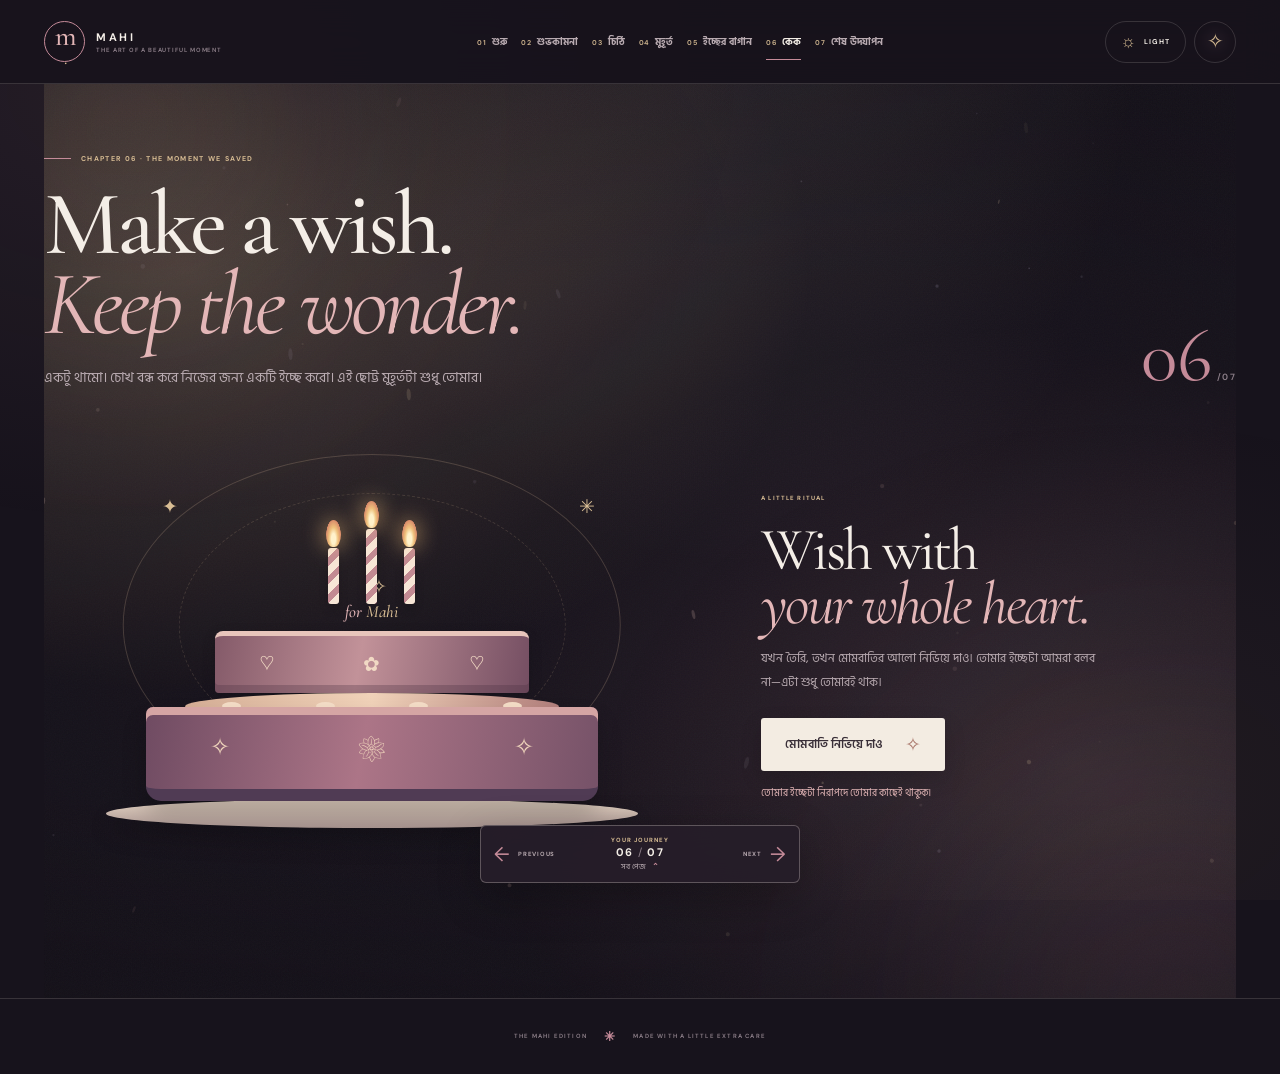
==== commit cf50852a: "Add cinematic ambient motion and graceful chapter transitions" ====
--- a/cake.html
+++ b/cake.html
@@ -7,7 +7,7 @@
 <title>Make a Wish — A Birthday Moment for Mahi</title><link rel="icon" href="assets/favicon.svg" type="image/svg+xml">
 <link rel="preconnect" href="https://fonts.googleapis.com"><link rel="preconnect" href="https://fonts.gstatic.com" crossorigin>
 <link href="https://fonts.googleapis.com/css2?family=Cormorant+Garamond:ital,wght@0,400;0,500;0,600;1,400;1,500;1,600&family=DM+Sans:wght@400;500;600;700&family=Hind+Siliguri:wght@400;500;600;700&display=swap" rel="stylesheet">
-<link rel="stylesheet" href="assets/mahi.css"><script src="assets/mahi.js" defer></script>
+<link rel="stylesheet" href="assets/mahi.css"><link rel="stylesheet" href="assets/cinematic.css"><script src="assets/mahi.js" defer></script><script src="assets/cinematic.js" defer></script>
 </head>
 <body data-page="cake">
 <a class="skip-link" href="#main-content">মূল কনটেন্টে যাও</a>
--- a/assets/cinematic.css
+++ b/assets/cinematic.css
@@ -0,0 +1,125 @@
+
+/* The Mahi Edition — slow, cinematic ambient atmosphere */
+:root{
+  --mcin-rose:#c58b99;
+  --mcin-gold:#d8bd94;
+  --mcin-lilac:#bcb0c9;
+  --mcin-sage:#9ba997;
+}
+.mcin-host{position:relative;isolation:isolate}
+.mcin-scene{
+  position:absolute;inset:0;z-index:0;overflow:hidden;pointer-events:none;
+  contain:paint;isolation:isolate;
+}
+.mcin-scene__wash{
+  position:absolute;inset:-18%;z-index:0;opacity:.95;
+  background:
+    radial-gradient(ellipse at 22% 28%,color-mix(in srgb,var(--mcin-a,var(--mcin-rose)) 23%,transparent),transparent 35%),
+    radial-gradient(ellipse at 77% 68%,color-mix(in srgb,var(--mcin-b,var(--mcin-gold)) 16%,transparent),transparent 37%),
+    radial-gradient(ellipse at 56% 8%,color-mix(in srgb,var(--mcin-c,var(--mcin-lilac)) 11%,transparent),transparent 34%);
+  transform:translate3d(0,0,0);
+  animation:mcin-wash 34s cubic-bezier(.42,0,.25,1) infinite alternate;
+}
+.mcin-scene__orb{
+  position:absolute;z-index:1;width:min(47vw,650px);aspect-ratio:1;border-radius:50%;
+  filter:blur(58px);opacity:.12;mix-blend-mode:screen;
+  transform:translate3d(0,0,0);animation:mcin-float 29s ease-in-out infinite alternate;
+}
+.mcin-scene__orb--rose{
+  top:-28%;left:-18%;
+  background:radial-gradient(circle at 50% 50%,var(--mcin-a,var(--mcin-rose)),transparent 67%);
+}
+.mcin-scene__orb--gold{
+  right:-24%;bottom:-38%;width:min(54vw,730px);
+  background:radial-gradient(circle at 50% 50%,var(--mcin-b,var(--mcin-gold)),transparent 68%);
+  animation-delay:-13s;animation-duration:37s;
+}
+.mcin-scene__canvas{
+  position:absolute;inset:0;z-index:2;display:block;width:100%;height:100%;
+  opacity:.68;mix-blend-mode:screen;
+}
+.mcin-scene__veil{
+  position:absolute;inset:0;z-index:3;
+  background:
+    radial-gradient(ellipse at 50% 45%,transparent 28%,rgba(10,8,14,.12) 100%),
+    linear-gradient(180deg,rgba(10,8,14,.10),transparent 22%,transparent 78%,rgba(10,8,14,.15));
+}
+.mcin-scene:after{
+  content:"";position:absolute;inset:0;z-index:4;pointer-events:none;opacity:.095;
+  background-image:url("data:image/svg+xml,%3Csvg viewBox='0 0 180 180' xmlns='http://www.w3.org/2000/svg'%3E%3Cfilter id='n'%3E%3CfeTurbulence type='fractalNoise' baseFrequency='.78' numOctaves='3' stitchTiles='stitch'/%3E%3C/filter%3E%3Crect width='100%25' height='100%25' filter='url(%23n)' opacity='.34'/%3E%3C/svg%3E");
+  background-size:180px 180px;
+}
+.hero-layout,.hero-bottom,.finale-inner{position:relative;z-index:5}
+.finale-stars{position:absolute;z-index:4}
+.celebration-layer{z-index:6}
+.page-shell>*:not(.mcin-scene){position:relative;z-index:5}
+.mcin-scene[data-mood="wishes"]{--mcin-a:#bcb0c9;--mcin-b:#d8bd94;--mcin-c:#c58b99}
+.mcin-scene[data-mood="letter"]{--mcin-a:#d7a99b;--mcin-b:#e4cda8;--mcin-c:#c58b99}
+.mcin-scene[data-mood="memories"]{--mcin-a:#b7a6c4;--mcin-b:#9ba997;--mcin-c:#d8bd94}
+.mcin-scene[data-mood="garden"]{--mcin-a:#9ba997;--mcin-b:#c58b99;--mcin-c:#d8bd94}
+.mcin-scene[data-mood="cake"]{--mcin-a:#dfbd8c;--mcin-b:#c58b99;--mcin-c:#e8d7bf}
+.mcin-scene[data-mood="finale"]{--mcin-a:#d8bd94;--mcin-b:#dca7b2;--mcin-c:#bcb0c9}
+:root[data-theme="light"] .mcin-scene__wash{opacity:.58}
+:root[data-theme="light"] .mcin-scene__orb{opacity:.075;mix-blend-mode:multiply}
+:root[data-theme="light"] .mcin-scene__canvas{opacity:.38;mix-blend-mode:multiply}
+.mcin-motion-toggle{
+  position:relative;width:42px;min-width:42px;height:42px;padding:0;display:inline-flex;
+  align-items:center;justify-content:center;border:1px solid var(--line);border-radius:50%;
+  color:var(--text);background:transparent;cursor:pointer;transition:background .2s,border-color .2s,transform .2s;
+}
+.mcin-motion-toggle:hover{background:var(--panel);border-color:var(--line2);transform:translateY(-1px)}
+.mcin-toggle-icon{font:20px/1 var(--serif);color:var(--champagne)}
+.mcin-motion-toggle[aria-pressed="true"] .mcin-toggle-icon{text-shadow:0 0 15px color-mix(in srgb,var(--rose) 72%,transparent)}
+.mcin-toggle-label{position:absolute;width:1px;height:1px;padding:0;margin:-1px;overflow:hidden;clip:rect(0,0,0,0);white-space:nowrap;border:0}
+.mcin-motion-toggle.mcin-menu-option{
+  width:100%;height:45px;min-width:0;padding:0 10px;margin-top:9px;border-radius:4px;
+  justify-content:space-between;background:transparent;
+}
+.mcin-motion-toggle.mcin-menu-option .mcin-toggle-label{
+  position:static;width:auto;height:auto;margin:0;overflow:visible;clip:auto;
+  font:600 11px var(--bn);color:var(--muted);white-space:normal;
+}
+.mcin-motion-toggle.mcin-menu-option .mcin-toggle-icon{font-size:18px}
+.mcin-motion-toggle:disabled{opacity:.65;cursor:default;transform:none}
+#mcin-page-transition{
+  position:fixed;inset:0;z-index:9999;pointer-events:none;opacity:1;
+  background:
+    radial-gradient(ellipse at 50% 48%,rgba(197,139,153,.18),transparent 46%),
+    linear-gradient(135deg,#17131c,#241b27 55%,#17131c);
+  transition:opacity .78s cubic-bezier(.22,.72,.18,1);
+}
+#mcin-page-transition:after{
+  content:"";position:absolute;inset:0;opacity:.12;
+  background:radial-gradient(circle at 50% 50%,transparent 25%,#08070b 100%);
+}
+body.mcin-ready #mcin-page-transition{opacity:0}
+body.mcin-leaving #mcin-page-transition{opacity:1;transition-duration:.38s}
+@keyframes mcin-wash{
+  0%{transform:translate3d(-2.2%,-1.2%,0) scale(1)}
+  50%{transform:translate3d(1.6%,1.1%,0) scale(1.045)}
+  100%{transform:translate3d(2.4%,-1.8%,0) scale(1.02)}
+}
+@keyframes mcin-float{
+  0%{transform:translate3d(-3%,1%,0) scale(.96)}
+  50%{transform:translate3d(4%,-3%,0) scale(1.05)}
+  100%{transform:translate3d(-1%,4%,0) scale(1.02)}
+}
+html.mcin-motion-off .mcin-scene__wash,
+html.mcin-motion-off .mcin-scene__orb{animation:none!important}
+html.mcin-motion-off .mcin-scene__canvas{display:none}
+html.mcin-motion-off #mcin-page-transition{transition:none}
+@media(max-width:1120px){
+  .cinema-motion-toggle{width:40px;min-width:40px}
+}
+@media(max-width:640px){
+  .mcin-scene__orb{width:82vw;filter:blur(44px);opacity:.09}
+  .mcin-scene__orb--gold{width:90vw}
+  .mcin-scene__canvas{opacity:.48}
+  .mcin-scene:after{opacity:.065}
+  .mcin-motion-toggle.mcin-menu-option{min-height:46px}
+}
+@media(prefers-reduced-motion:reduce){
+  .mcin-scene__wash,.mcin-scene__orb{animation:none!important}
+  .mcin-scene__canvas{display:none}
+  #mcin-page-transition{transition:none}
+}
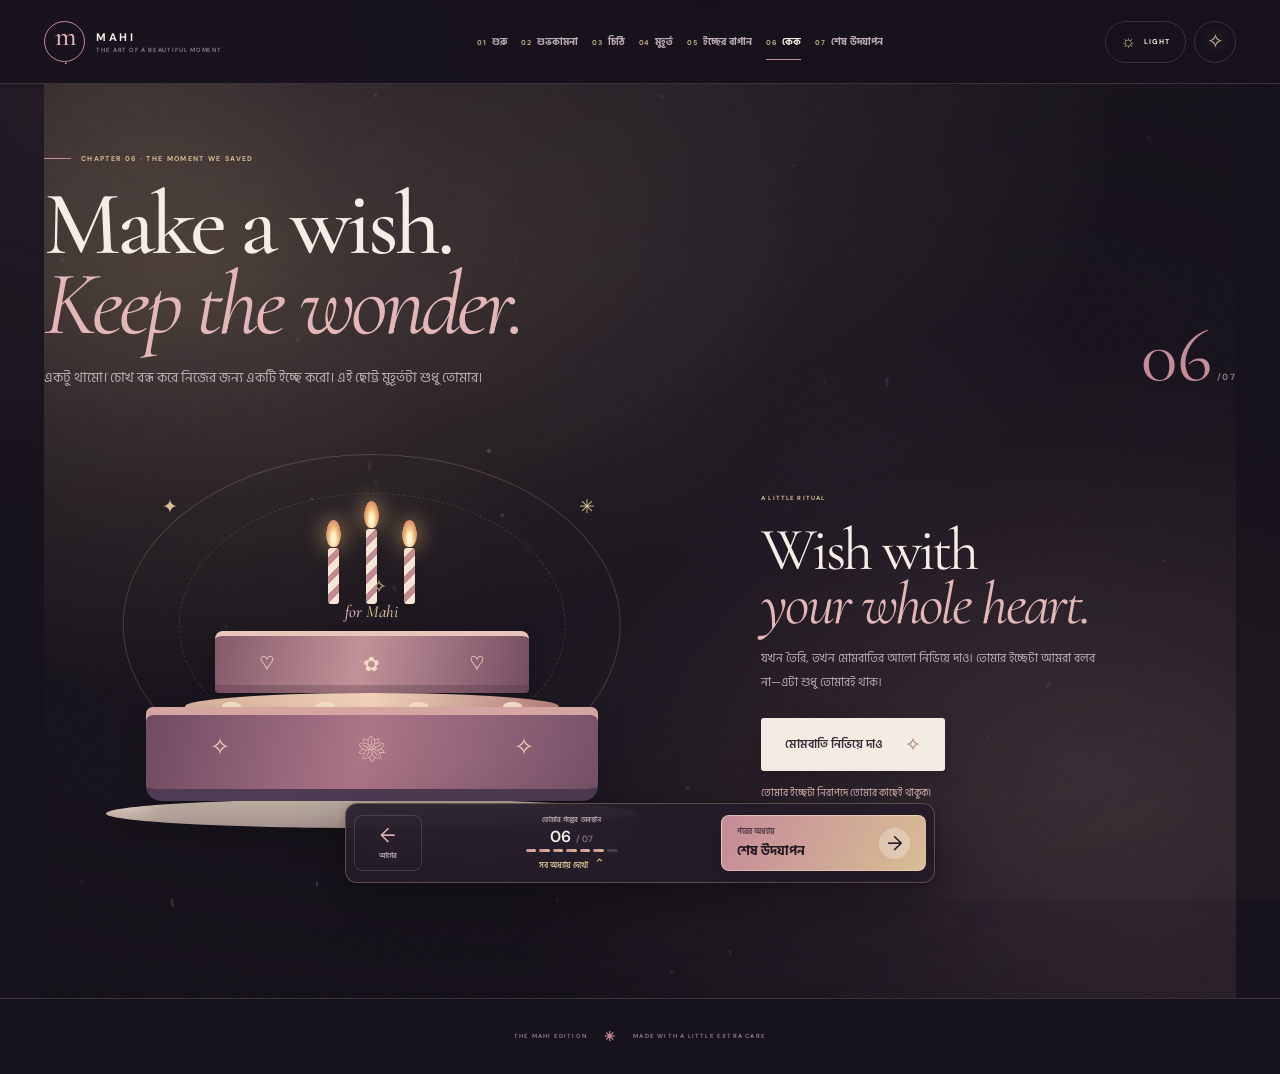
==== commit dbf7b7b0: "Make chapter navigation obvious and touch-friendly across all pages" ====
--- a/cake.html
+++ b/cake.html
@@ -7,7 +7,7 @@
 <title>Make a Wish — A Birthday Moment for Mahi</title><link rel="icon" href="assets/favicon.svg" type="image/svg+xml">
 <link rel="preconnect" href="https://fonts.googleapis.com"><link rel="preconnect" href="https://fonts.gstatic.com" crossorigin>
 <link href="https://fonts.googleapis.com/css2?family=Cormorant+Garamond:ital,wght@0,400;0,500;0,600;1,400;1,500;1,600&family=DM+Sans:wght@400;500;600;700&family=Hind+Siliguri:wght@400;500;600;700&display=swap" rel="stylesheet">
-<link rel="stylesheet" href="assets/mahi.css"><link rel="stylesheet" href="assets/cinematic.css"><script src="assets/mahi.js" defer></script><script src="assets/cinematic.js" defer></script>
+<link rel="stylesheet" href="assets/mahi.css"><link rel="stylesheet" href="assets/cinematic.css"><link rel="stylesheet" href="assets/navigation.css"><script src="assets/mahi.js" defer></script><script src="assets/cinematic.js" defer></script>
 </head>
 <body data-page="cake">
 <a class="skip-link" href="#main-content">মূল কনটেন্টে যাও</a>
@@ -34,5 +34,24 @@
   </div>
 </section></main>
 <footer class="site-footer"><span>THE MAHI EDITION</span><i>✳</i><span>MADE WITH A LITTLE EXTRA CARE</span></footer>
-<nav class="page-dock" aria-label="পেজ পরিবর্তন"><a class="dock-step" href="garden.html" aria-label="আগের পেজ: ইচ্ছের বাগান"><span>←</span><small>PREVIOUS</small></a><details class="page-switch"><summary><small>YOUR JOURNEY</small><b>06 <i>/</i> 07</b><span>সব পেজ <strong>⌃</strong></span></summary><div class="page-switch-panel"><p>CHOOSE A MOMENT</p><a class="dock-page-link" href="index.html"><span>01</span><b>শুরু</b></a><a class="dock-page-link" href="wishes.html"><span>02</span><b>শুভকামনা</b></a><a class="dock-page-link" href="letter.html"><span>03</span><b>চিঠি</b></a><a class="dock-page-link" href="memories.html"><span>04</span><b>মুহূর্ত</b></a><a class="dock-page-link" href="garden.html"><span>05</span><b>ইচ্ছের বাগান</b></a><a class="dock-page-link is-active" href="cake.html" aria-current="page"><span>06</span><b>কেক</b></a><a class="dock-page-link" href="finale.html"><span>07</span><b>শেষ উদযাপন</b></a></div></details><a class="dock-step dock-next" href="finale.html" aria-label="পরের পেজ: শেষ উদযাপন"><small>NEXT</small><span>→</span></a></nav>
+<nav class="page-dock page-dock--pro" aria-label="অধ্যায় নেভিগেশন">
+  <a class="dock-prev" href="garden.html" aria-label="আগের অধ্যায়: ইচ্ছের বাগান"><span aria-hidden="true">←</span><small>আগের</small></a>
+  <details class="page-switch">
+    <summary aria-label="অধ্যায় 6 এর মধ্যে ৭টি; সব অধ্যায় দেখো">
+      <span class="dock-current-label">তোমার গল্পের অবস্থান</span>
+      <span class="dock-count"><b>06</b><i>/ 07</i></span>
+      <span class="dock-segments" aria-hidden="true"><i class="is-done"></i><i class="is-done"></i><i class="is-done"></i><i class="is-done"></i><i class="is-done"></i><i class="is-done"></i><i></i></span>
+      <span class="dock-all-label">সব অধ্যায় দেখো <b aria-hidden="true">⌃</b></span>
+    </summary>
+    <div class="page-switch-panel">
+      <p>THE SEVEN CHAPTERS</p>
+      <div class="dock-menu-note">এটি সাতটি আলাদা অধ্যায়ের একটি গল্প—যেকোনোটি বেছে নাও।</div>
+      <a class="dock-page-link" href="index.html"><span>01</span><b>শুরু</b></a><a class="dock-page-link" href="wishes.html"><span>02</span><b>শুভকামনা</b></a><a class="dock-page-link" href="letter.html"><span>03</span><b>চিঠি</b></a><a class="dock-page-link" href="memories.html"><span>04</span><b>মুহূর্ত</b></a><a class="dock-page-link" href="garden.html"><span>05</span><b>ইচ্ছের বাগান</b></a><a class="dock-page-link is-active" href="cake.html" aria-current="page"><span>06</span><b>কেক</b><small>এখন এখানে</small></a><a class="dock-page-link" href="finale.html"><span>07</span><b>শেষ উদযাপন</b></a>
+    </div>
+  </details>
+  <a class="dock-next-cta" href="finale.html" aria-label="পরের অধ্যায়: শেষ উদযাপন">
+    <span class="dock-next-copy"><small>পরের অধ্যায়</small><b>শেষ উদযাপন</b></span>
+    <span class="dock-next-arrow" aria-hidden="true">→</span>
+  </a>
+</nav>
 </body></html>
--- a/assets/cinematic.css
+++ b/assets/cinematic.css
@@ -49,7 +49,7 @@
   background-image:url("data:image/svg+xml,%3Csvg viewBox='0 0 180 180' xmlns='http://www.w3.org/2000/svg'%3E%3Cfilter id='n'%3E%3CfeTurbulence type='fractalNoise' baseFrequency='.78' numOctaves='3' stitchTiles='stitch'/%3E%3C/filter%3E%3Crect width='100%25' height='100%25' filter='url(%23n)' opacity='.34'/%3E%3C/svg%3E");
   background-size:180px 180px;
 }
-.hero-layout,.hero-bottom,.finale-inner{position:relative;z-index:5}
+.hero-layout,.hero-bottom,.finale-inner{z-index:5}
 .finale-stars{position:absolute;z-index:4}
 .celebration-layer{z-index:6}
 .page-shell>*:not(.mcin-scene){position:relative;z-index:5}
--- a/assets/navigation.css
+++ b/assets/navigation.css
@@ -0,0 +1,121 @@
+
+/* Clear, persistent chapter navigation — desktop and mobile */
+.page-dock--pro{
+  width:min(590px,calc(100% - 32px));min-width:0;
+  display:grid;grid-template-columns:68px minmax(118px,1fr) 205px;
+  align-items:center;gap:10px;padding:8px;
+  border:1px solid rgba(224,195,166,.3);border-radius:12px;
+  background:color-mix(in srgb,#251d29 91%,transparent);
+  box-shadow:0 18px 54px rgba(0,0,0,.34),0 2px 10px rgba(0,0,0,.18);
+  -webkit-backdrop-filter:blur(24px);backdrop-filter:blur(24px);
+}
+.page-dock--pro .dock-prev{
+  width:68px;min-width:68px;min-height:56px;height:56px;
+  display:flex;justify-content:center;gap:5px;flex-direction:column;
+  align-items:center;border:1px solid var(--line);border-radius:8px;
+  color:var(--muted);transition:background .2s,border-color .2s,color .2s;
+}
+.page-dock--pro .dock-prev span{font:20px/1 var(--sans);color:var(--roseLight)}
+.page-dock--pro .dock-prev small{font:600 7px var(--bn);letter-spacing:0}
+.page-dock--pro .dock-prev:hover{background:var(--panel2);border-color:var(--line2);color:var(--text)}
+.page-dock--pro .dock-prev.is-disabled{opacity:.32;pointer-events:none}
+.page-dock--pro .page-switch{min-width:0;width:100%}
+.page-dock--pro .page-switch summary{
+  min-height:56px;gap:3px;padding:2px 4px;border-radius:8px;
+  transition:background .2s;cursor:pointer;
+}
+.page-dock--pro .page-switch summary:hover,
+.page-dock--pro .page-switch[open] summary{background:rgba(255,255,255,.045)}
+.page-dock--pro .dock-current-label{
+  color:var(--muted);font:600 7px var(--bn);letter-spacing:.02em;
+}
+.page-dock--pro .dock-count{display:flex;align-items:baseline;gap:4px}
+.page-dock--pro .dock-count b{font:600 16px/1 var(--sans);color:var(--text);letter-spacing:.06em}
+.page-dock--pro .dock-count i{font:500 9px var(--sans);font-style:normal;color:var(--faint)}
+.page-dock--pro .dock-segments{width:100%;max-width:92px;height:3px;display:flex;gap:3px;margin:1px auto 0}
+.page-dock--pro .dock-segments i{display:block;flex:1;border-radius:4px;background:rgba(245,231,226,.16)}
+.page-dock--pro .dock-segments i.is-done{background:linear-gradient(90deg,var(--rose),var(--champagne))}
+.page-dock--pro .dock-all-label{color:var(--champagne);font:600 8px var(--bn)}
+.page-dock--pro .dock-all-label b{font:13px var(--sans);margin-left:4px}
+.page-dock--pro .page-switch-panel{
+  width:min(300px,calc(100vw - 28px));max-height:min(65vh,480px);overflow-y:auto;
+  padding:13px;bottom:calc(100% + 12px);
+  border:1px solid rgba(224,195,166,.28);border-radius:12px;
+  background:color-mix(in srgb,#2a202d 96%,transparent);
+  box-shadow:0 22px 65px rgba(0,0,0,.4);
+}
+.page-dock--pro .page-switch-panel>p{
+  margin:4px 8px 5px;color:var(--champagne);
+  font:700 8px var(--sans);letter-spacing:.16em;
+}
+.page-dock--pro .dock-menu-note{
+  margin:0 8px 10px;color:var(--muted);font:400 10px var(--bn);
+}
+.page-dock--pro .dock-page-link{
+  min-height:44px;padding:9px 10px;display:grid;
+  grid-template-columns:25px 1fr auto;align-items:center;gap:8px;
+  border:1px solid transparent;border-radius:7px;
+  font:500 12px var(--bn);color:var(--muted);
+}
+.page-dock--pro .dock-page-link span{font:600 9px var(--sans);color:var(--champagne)}
+.page-dock--pro .dock-page-link b{font:600 12px var(--bn)}
+.page-dock--pro .dock-page-link small{font:600 7px var(--sans);letter-spacing:.1em;color:var(--roseLight)}
+.page-dock--pro .dock-page-link:hover,
+.page-dock--pro .dock-page-link.is-active{
+  background:rgba(255,255,255,.055);border-color:rgba(224,195,166,.17);color:var(--text);
+}
+.page-dock--pro .dock-next-cta{
+  min-width:0;min-height:56px;padding:0 15px;
+  display:flex;align-items:center;justify-content:space-between;gap:9px;
+  border:1px solid rgba(255,239,219,.42);border-radius:8px;
+  background:linear-gradient(112deg,#c58b99 0%,#d8bd94 100%);
+  color:#211922;box-shadow:0 7px 22px rgba(0,0,0,.17);
+  transition:transform .22s,filter .22s,box-shadow .22s;
+}
+.page-dock--pro .dock-next-cta:hover{
+  transform:translateY(-2px);filter:brightness(1.07);
+  box-shadow:0 11px 27px rgba(0,0,0,.24);
+}
+.page-dock--pro .dock-next-copy{display:flex;flex-direction:column;align-items:flex-start;gap:2px;min-width:0}
+.page-dock--pro .dock-next-copy small{font:600 8px var(--bn);color:rgba(35,25,34,.72)}
+.page-dock--pro .dock-next-copy b{
+  max-width:100%;overflow:hidden;text-overflow:ellipsis;white-space:nowrap;
+  font:700 13px var(--bn);color:#211922;
+}
+.page-dock--pro .dock-next-arrow{
+  flex:none;width:31px;height:31px;border-radius:50%;
+  display:grid;place-items:center;background:rgba(255,255,255,.28);
+  font:20px/1 var(--sans);color:#211922;
+}
+@media(max-width:640px){
+  .page-dock--pro{
+    width:calc(100% - 16px);bottom:max(8px,env(safe-area-inset-bottom));
+    grid-template-columns:43px minmax(65px,1fr) minmax(132px,46%);
+    gap:7px;padding:6px 7px;border-radius:13px;
+  }
+  .page-dock--pro .dock-prev{width:43px;min-width:43px;height:52px;min-height:52px;border-radius:9px}
+  .page-dock--pro .dock-prev small{display:none}
+  .page-dock--pro .dock-prev span{font-size:19px}
+  .page-dock--pro .page-switch summary{min-height:52px;padding:1px 0;gap:3px}
+  .page-dock--pro .dock-current-label{font-size:6px}
+  .page-dock--pro .dock-count b{font-size:14px}
+  .page-dock--pro .dock-count i{font-size:8px}
+  .page-dock--pro .dock-segments{max-width:72px;height:2px;gap:2px}
+  .page-dock--pro .dock-all-label{font-size:7px}
+  .page-dock--pro .dock-all-label b{font-size:11px}
+  .page-dock--pro .dock-next-cta{min-height:52px;padding:0 9px;gap:5px;border-radius:9px}
+  .page-dock--pro .dock-next-copy small{font-size:7px}
+  .page-dock--pro .dock-next-copy b{font-size:11px}
+  .page-dock--pro .dock-next-arrow{width:27px;height:27px;font-size:18px}
+  .page-dock--pro .page-switch-panel{width:min(300px,calc(100vw - 24px));max-height:62vh}
+}
+@media(max-width:370px){
+  .page-dock--pro{grid-template-columns:38px minmax(57px,1fr) minmax(124px,46%);gap:5px;padding:5px}
+  .page-dock--pro .dock-prev{width:38px;min-width:38px}
+  .page-dock--pro .dock-next-cta{padding:0 7px}
+  .page-dock--pro .dock-next-copy b{font-size:10px}
+}
+@media(prefers-reduced-motion:reduce){
+  .page-dock--pro .dock-prev,.page-dock--pro .dock-next-cta{transition:none}
+  .page-dock--pro .dock-next-cta:hover{transform:none}
+}
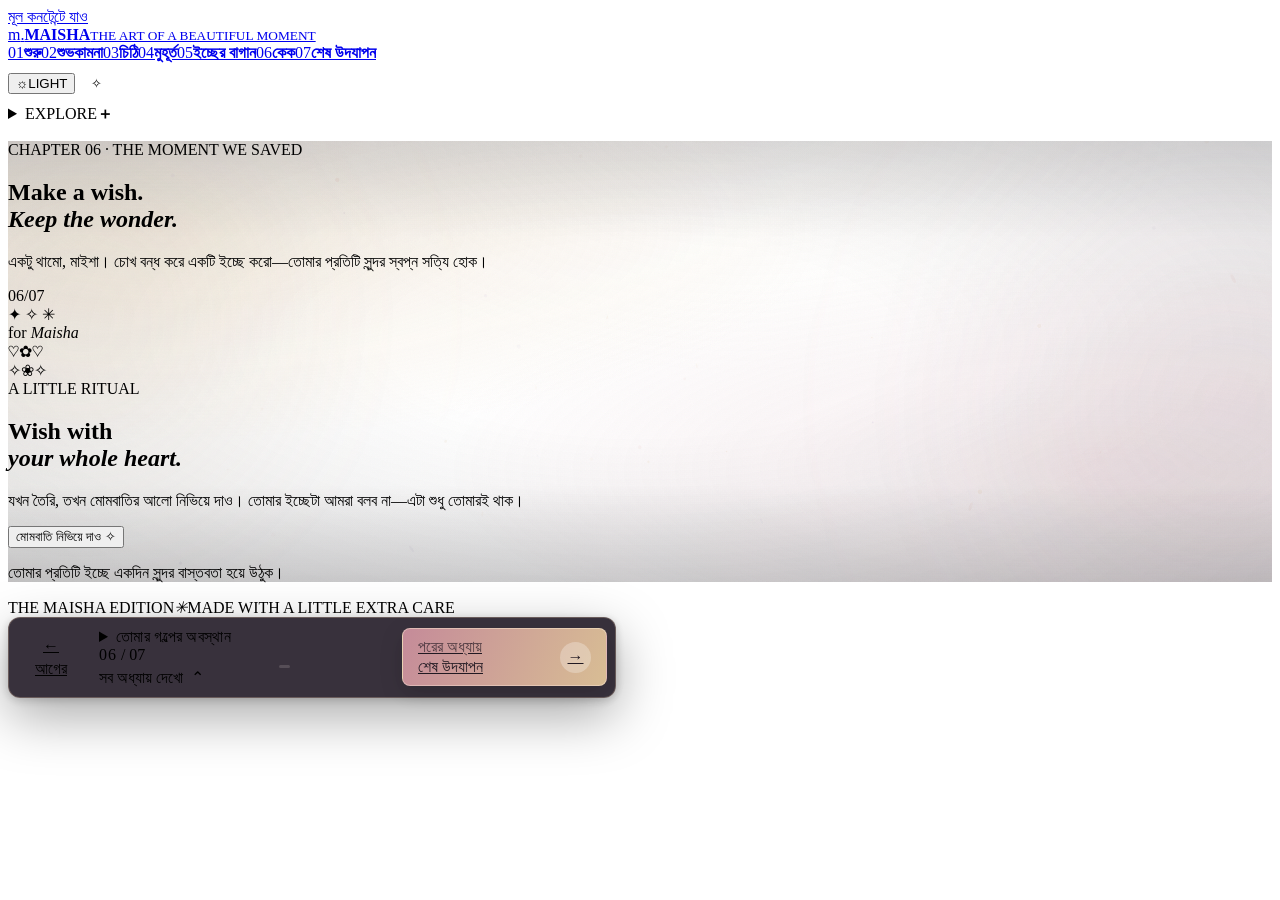
==== commit 7c12ecbd: "Write Maisha love chapter content" ====
--- a/cake.html
+++ b/cake.html
@@ -2,38 +2,38 @@
 <html lang="bn">
 <head>
 <meta charset="utf-8"><meta name="viewport" content="width=device-width, initial-scale=1, viewport-fit=cover">
-<meta name="theme-color" content="#17131c"><meta name="description" content="Mahi-র জন্য একটি refined birthday cake experience—চোখ বন্ধ করে ইচ্ছে করো, মোমবাতি নিভিয়ে দাও।">
-<meta property="og:type" content="website"><meta property="og:title" content="Make a Wish — A Birthday Moment for Mahi"><meta property="og:description" content="Mahi-র জন্য একটি refined birthday cake experience—চোখ বন্ধ করে ইচ্ছে করো, মোমবাতি নিভিয়ে দাও।"><meta property="og:image" content="https://strongthink106-web.github.io/Mahi-pagli/assets/mahi-social.svg">
-<title>Make a Wish — A Birthday Moment for Mahi</title><link rel="icon" href="assets/favicon.svg" type="image/svg+xml">
+<meta name="theme-color" content="#17131c"><meta name="description" content="Maisha-র জন্য একটি refined birthday cake experience—চোখ বন্ধ করে ইচ্ছে করো, মোমবাতি নিভিয়ে দাও।">
+<meta property="og:type" content="website"><meta property="og:title" content="Make a Wish — A Birthday Moment for Maisha"><meta property="og:description" content="Maisha-র জন্য একটি refined birthday cake experience—চোখ বন্ধ করে ইচ্ছে করো, মোমবাতি নিভিয়ে দাও।"><meta property="og:image" content="https://strongthink106-web.github.io/Maisha-pagli/assets/maisha-social.svg">
+<title>Make a Wish — A Birthday Moment for Maisha</title><link rel="icon" href="assets/favicon.svg" type="image/svg+xml">
 <link rel="preconnect" href="https://fonts.googleapis.com"><link rel="preconnect" href="https://fonts.gstatic.com" crossorigin>
 <link href="https://fonts.googleapis.com/css2?family=Cormorant+Garamond:ital,wght@0,400;0,500;0,600;1,400;1,500;1,600&family=DM+Sans:wght@400;500;600;700&family=Hind+Siliguri:wght@400;500;600;700&display=swap" rel="stylesheet">
-<link rel="stylesheet" href="assets/mahi.css"><link rel="stylesheet" href="assets/cinematic.css"><link rel="stylesheet" href="assets/navigation.css"><script src="assets/mahi.js" defer></script><script src="assets/cinematic.js" defer></script>
+<link rel="stylesheet" href="assets/maisha.css"><link rel="stylesheet" href="assets/cinematic.css"><link rel="stylesheet" href="assets/navigation.css"><script src="assets/maisha.js" defer></script><script src="assets/cinematic.js" defer></script>
 </head>
 <body data-page="cake">
 <a class="skip-link" href="#main-content">মূল কনটেন্টে যাও</a>
 <div class="reading-progress" aria-hidden="true"><span id="readingProgress"></span></div>
 <header class="site-header"><div class="header-inner shell">
-<a class="brand" href="index.html" aria-label="Mahi edition home"><span class="brand-monogram">m<span>.</span></span><span class="brand-name"><b>MAHI</b><small>THE ART OF A BEAUTIFUL MOMENT</small></span></a>
+<a class="brand" href="index.html" aria-label="Maisha edition home"><span class="brand-monogram">m<span>.</span></span><span class="brand-name"><b>MAISHA</b><small>THE ART OF A BEAUTIFUL MOMENT</small></span></a>
 <nav class="desktop-nav" aria-label="প্রধান পেজ নেভিগেশন"><a class="nav-link" href="index.html"><span>01</span><b>শুরু</b></a><a class="nav-link" href="wishes.html"><span>02</span><b>শুভকামনা</b></a><a class="nav-link" href="letter.html"><span>03</span><b>চিঠি</b></a><a class="nav-link" href="memories.html"><span>04</span><b>মুহূর্ত</b></a><a class="nav-link" href="garden.html"><span>05</span><b>ইচ্ছের বাগান</b></a><a class="nav-link is-active" href="cake.html" aria-current="page"><span>06</span><b>কেক</b></a><a class="nav-link" href="finale.html"><span>07</span><b>শেষ উদযাপন</b></a></nav>
 <div class="header-controls"><button class="theme-toggle" id="themeToggle" type="button" aria-label="হালকা থিম চালু করো" aria-pressed="false"><span class="theme-symbol">☼</span><span class="theme-label">LIGHT</span></button><details class="mobile-menu"><summary aria-label="সব পেজ দেখো"><span>EXPLORE</span><b>＋</b></summary><div class="mobile-menu-panel"><p>THE SEVEN MOMENTS</p><a class="mobile-page-link" href="index.html"><span>01</span><b>শুরু</b></a><a class="mobile-page-link" href="wishes.html"><span>02</span><b>শুভকামনা</b></a><a class="mobile-page-link" href="letter.html"><span>03</span><b>চিঠি</b></a><a class="mobile-page-link" href="memories.html"><span>04</span><b>মুহূর্ত</b></a><a class="mobile-page-link" href="garden.html"><span>05</span><b>ইচ্ছের বাগান</b></a><a class="mobile-page-link is-active" href="cake.html" aria-current="page"><span>06</span><b>কেক</b></a><a class="mobile-page-link" href="finale.html"><span>07</span><b>শেষ উদযাপন</b></a></div></details></div>
 </div></header>
 <main id="main-content">
 <section class="page-shell shell cake-page">
-  <div class="page-intro reveal"><p class="eyebrow"><span class="eyebrow-line"></span> CHAPTER 06 · THE MOMENT WE SAVED</p><div class="intro-row"><div><h1 id="page-title">Make a wish.<br><em>Keep the wonder.</em></h1><p class="page-lead">একটু থামো। চোখ বন্ধ করে নিজের জন্য একটি ইচ্ছে করো। এই ছোট্ট মুহূর্তটা শুধু তোমার।</p></div><span class="large-index">06<span>/07</span></span></div></div>
+  <div class="page-intro reveal"><p class="eyebrow"><span class="eyebrow-line"></span> CHAPTER 06 · THE MOMENT WE SAVED</p><div class="intro-row"><div><h1 id="page-title">Make a wish.<br><em>Keep the wonder.</em></h1><p class="page-lead">একটু থামো, মাইশা। চোখ বন্ধ করে একটি ইচ্ছে করো—তোমার প্রতিটি সুন্দর স্বপ্ন সত্যি হোক।</p></div><span class="large-index">06<span>/07</span></span></div></div>
   <div class="cake-experience reveal">
-    <div class="cake-stage" aria-label="Mahi-র জন্য সাজানো একটি তিন স্তরের জন্মদিনের কেক">
+    <div class="cake-stage" aria-label="Maisha-র জন্য সাজানো একটি তিন স্তরের জন্মদিনের কেক">
       <div class="cake-light-halo"></div><div class="cake-stars">✦ <span>✧</span> ✳</div>
       <div class="cake-candles"><span class="candle"><i></i></span><span class="candle candle-main"><i></i></span><span class="candle"><i></i></span></div>
-      <div class="cake-topper">for <em>Mahi</em></div>
+      <div class="cake-topper">for <em>Maisha</em></div>
       <div class="cake-tier tier-top"><span>♡</span><span>✿</span><span>♡</span></div>
       <div class="cake-tier tier-middle"><i></i><i></i><i></i><i></i></div>
       <div class="cake-tier tier-base"><span>✧</span><span>❀</span><span>✧</span></div>
       <div class="cake-platter"></div>
     </div>
-    <div class="cake-invitation"><span class="tiny-label">A LITTLE RITUAL</span><h2>Wish with<br><em>your whole heart.</em></h2><p>যখন তৈরি, তখন মোমবাতির আলো নিভিয়ে দাও। তোমার ইচ্ছেটা আমরা বলব না—এটা শুধু তোমারই থাক।</p><button class="button button-ivory" id="candleButton" type="button">মোমবাতি নিভিয়ে দাও <span>✧</span></button><p class="cake-status" id="cakeStatus" aria-live="polite">তোমার ইচ্ছেটা নিরাপদে তোমার কাছেই থাকুক।</p></div>
+    <div class="cake-invitation"><span class="tiny-label">A LITTLE RITUAL</span><h2>Wish with<br><em>your whole heart.</em></h2><p>যখন তৈরি, তখন মোমবাতির আলো নিভিয়ে দাও। তোমার ইচ্ছেটা আমরা বলব না—এটা শুধু তোমারই থাক।</p><button class="button button-ivory" id="candleButton" type="button">মোমবাতি নিভিয়ে দাও <span>✧</span></button><p class="cake-status" id="cakeStatus" aria-live="polite">তোমার প্রতিটি ইচ্ছে একদিন সুন্দর বাস্তবতা হয়ে উঠুক।</p></div>
   </div>
 </section></main>
-<footer class="site-footer"><span>THE MAHI EDITION</span><i>✳</i><span>MADE WITH A LITTLE EXTRA CARE</span></footer>
+<footer class="site-footer"><span>THE MAISHA EDITION</span><i>✳</i><span>MADE WITH A LITTLE EXTRA CARE</span></footer>
 <nav class="page-dock page-dock--pro" aria-label="অধ্যায় নেভিগেশন">
   <a class="dock-prev" href="garden.html" aria-label="আগের অধ্যায়: ইচ্ছের বাগান"><span aria-hidden="true">←</span><small>আগের</small></a>
   <details class="page-switch">
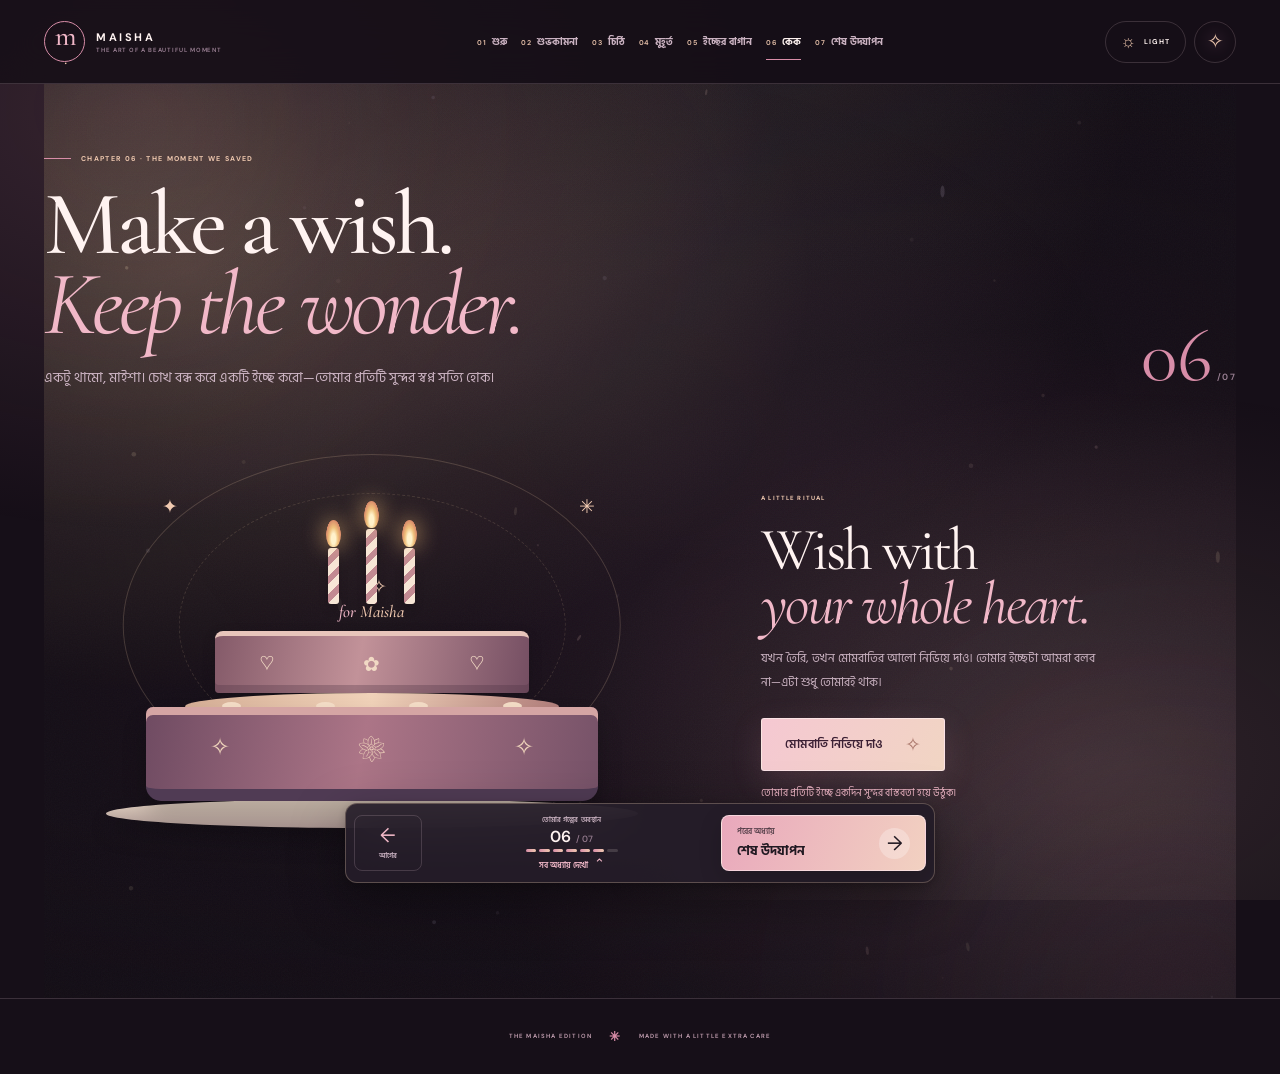
==== commit 494862e5: "Update Maisha site metadata and canonical asset URLs" ====
--- a/cake.html
+++ b/cake.html
@@ -2,8 +2,8 @@
 <html lang="bn">
 <head>
 <meta charset="utf-8"><meta name="viewport" content="width=device-width, initial-scale=1, viewport-fit=cover">
-<meta name="theme-color" content="#17131c"><meta name="description" content="Maisha-র জন্য একটি refined birthday cake experience—চোখ বন্ধ করে ইচ্ছে করো, মোমবাতি নিভিয়ে দাও।">
-<meta property="og:type" content="website"><meta property="og:title" content="Make a Wish — A Birthday Moment for Maisha"><meta property="og:description" content="Maisha-র জন্য একটি refined birthday cake experience—চোখ বন্ধ করে ইচ্ছে করো, মোমবাতি নিভিয়ে দাও।"><meta property="og:image" content="https://strongthink106-web.github.io/Maisha-pagli/assets/maisha-social.svg">
+<meta name="theme-color" content="#160f18"><meta name="description" content="Maisha-র জন্য একটি refined birthday cake experience—চোখ বন্ধ করে ইচ্ছে করো, মোমবাতি নিভিয়ে দাও।">
+<meta property="og:type" content="website"><meta property="og:title" content="Make a Wish — A Birthday Moment for Maisha"><meta property="og:description" content="Maisha-র জন্য একটি refined birthday cake experience—চোখ বন্ধ করে ইচ্ছে করো, মোমবাতি নিভিয়ে দাও।"><meta property="og:image" content="https://strongthink106-web.github.io/my-Jan-maisha-/assets/maisha-social.svg">
 <title>Make a Wish — A Birthday Moment for Maisha</title><link rel="icon" href="assets/favicon.svg" type="image/svg+xml">
 <link rel="preconnect" href="https://fonts.googleapis.com"><link rel="preconnect" href="https://fonts.gstatic.com" crossorigin>
 <link href="https://fonts.googleapis.com/css2?family=Cormorant+Garamond:ital,wght@0,400;0,500;0,600;1,400;1,500;1,600&family=DM+Sans:wght@400;500;600;700&family=Hind+Siliguri:wght@400;500;600;700&display=swap" rel="stylesheet">
--- a/assets/maisha.css
+++ b/assets/maisha.css
@@ -0,0 +1,255 @@
+
+:root{color-scheme:dark;--bg:#17131c;--bg2:#201923;--panel:#261e29;--panel2:#302532;--text:#f4eee7;--muted:#b9abb1;--faint:#8f818b;--line:rgba(245,231,226,.15);--line2:rgba(245,231,226,.28);--rose:#c58b99;--roseLight:#e3b6b7;--champagne:#d8bd94;--sage:#9ba997;--lilac:#bcb0c9;--paper:#f3ece2;--paperInk:#392f38;--serif:'Cormorant Garamond',Georgia,serif;--sans:'DM Sans',Arial,sans-serif;--bn:'Hind Siliguri',sans-serif;--max:1280px;--header:84px;--ease:cubic-bezier(.2,.75,.25,1)}
+:root[data-theme="light"]{color-scheme:light;--bg:#eee7df;--bg2:#f5eee6;--panel:#e7ddd5;--panel2:#ded1ca;--text:#302630;--muted:#776973;--faint:#968890;--line:rgba(58,42,53,.16);--line2:rgba(58,42,53,.28);--rose:#a9697c;--roseLight:#b97988;--champagne:#9c794f;--sage:#768a78;--lilac:#9687aa;--paper:#fbf5ec;--paperInk:#392f38}
+*{box-sizing:border-box}html{scroll-behavior:smooth;scroll-padding-top:100px}body{margin:0;min-height:100vh;background:var(--bg);color:var(--text);font-family:var(--bn),var(--sans),sans-serif;overflow-x:hidden;transition:background .35s,color .35s}body:before{content:"";position:fixed;inset:0;z-index:-2;pointer-events:none;background:radial-gradient(ellipse at 10% 10%,rgba(175,131,144,.09),transparent 38%),radial-gradient(ellipse at 88% 88%,rgba(181,151,115,.055),transparent 34%)}a{color:inherit;text-decoration:none}button,summary{font:inherit}button{color:inherit}button:focus-visible,a:focus-visible,summary:focus-visible{outline:2px solid var(--champagne);outline-offset:5px;border-radius:5px}::selection{background:var(--rose);color:#17131c}.shell{width:min(var(--max),calc(100% - 88px));margin-inline:auto}
+.skip-link{position:fixed;top:8px;left:8px;z-index:1000;padding:12px 16px;background:var(--text);color:var(--bg);transform:translateY(-150%);border-radius:4px}.skip-link:focus{transform:translateY(0)}
+.reading-progress{height:2px;position:fixed;top:0;left:0;right:0;z-index:120;background:transparent}.reading-progress span{display:block;height:100%;width:0;background:linear-gradient(90deg,var(--rose),var(--champagne));transition:width .08s linear}
+.site-header{height:var(--header);position:sticky;top:0;z-index:90;background:color-mix(in srgb,var(--bg) 87%,transparent);border-bottom:1px solid var(--line);backdrop-filter:blur(18px);-webkit-backdrop-filter:blur(18px)}
+.header-inner{height:100%;display:grid;grid-template-columns:225px 1fr 145px;align-items:center;gap:15px}
+.brand{display:flex;align-items:center;gap:11px;width:max-content}
+.brand-monogram{width:41px;height:41px;border:1px solid var(--rose);border-radius:50%;display:grid;place-items:center;font:500 28px/1 var(--serif);color:var(--roseLight);letter-spacing:-.08em}.brand-monogram span{font-size:17px;color:var(--champagne)}
+.brand-name{display:flex;flex-direction:column;gap:2px}.brand-name b{font:700 11px var(--sans);letter-spacing:.23em}.brand-name small{font:600 6px var(--sans);letter-spacing:.15em;color:var(--faint)}
+.desktop-nav{display:flex;justify-content:center;align-items:center;gap:clamp(7px,1.1vw,17px);white-space:nowrap}
+.nav-link{display:flex;align-items:center;gap:5px;padding:11px 0 9px;border-bottom:1px solid transparent;color:var(--muted);font:500 10px var(--bn);transition:color .2s,border-color .2s}
+.nav-link span{font:600 7px var(--sans);letter-spacing:.12em;color:var(--champagne)}.nav-link:hover,.nav-link.is-active{color:var(--text);border-color:var(--rose)}.nav-link.is-active b{font-weight:700}
+.header-controls{display:flex;justify-content:flex-end;align-items:center;gap:8px}
+.theme-toggle{height:42px;min-width:81px;padding:0 11px;display:flex;align-items:center;justify-content:center;gap:8px;border:1px solid var(--line);border-radius:30px;background:transparent;cursor:pointer;transition:background .2s,border-color .2s}
+.theme-toggle:hover{background:var(--panel);border-color:var(--line2)}.theme-symbol{font-size:17px;color:var(--champagne)}.theme-label{font:700 7px var(--sans);letter-spacing:.16em}
+.mobile-menu{display:none;position:relative}.mobile-menu summary{height:42px;min-width:92px;padding:0 12px;display:flex;align-items:center;justify-content:center;gap:10px;list-style:none;border:1px solid var(--line);border-radius:30px;cursor:pointer;font:700 7px var(--sans);letter-spacing:.15em}.mobile-menu summary::-webkit-details-marker,.page-switch summary::-webkit-details-marker{display:none}.mobile-menu summary b{font:16px var(--sans);color:var(--rose)}.mobile-menu-panel,.page-switch-panel{position:absolute;top:calc(100% + 13px);right:0;width:270px;padding:16px;background:var(--panel);border:1px solid var(--line2);box-shadow:0 25px 75px rgba(0,0,0,.25);border-radius:8px;z-index:110}.mobile-menu-panel>p,.page-switch-panel>p{margin:2px 6px 10px;color:var(--champagne);font:700 7px var(--sans);letter-spacing:.18em}
+.mobile-page-link,.dock-page-link{display:flex;align-items:center;gap:12px;padding:11px 9px;border-radius:4px;color:var(--muted);font:500 12px var(--bn);transition:background .18s,color .18s}.mobile-page-link span,.dock-page-link span{color:var(--champagne);font:600 8px var(--sans)}.mobile-page-link:hover,.dock-page-link:hover,.mobile-page-link.is-active,.dock-page-link.is-active{background:var(--bg2);color:var(--text)}
+.page-shell{min-height:calc(100svh - var(--header) - 76px);padding:70px 0 116px}
+.eyebrow{display:flex;align-items:center;gap:10px;color:var(--champagne);font:700 7px var(--sans);letter-spacing:.19em;text-transform:uppercase;margin:0 0 22px}
+.eyebrow-line{display:inline-block;width:27px;height:1px;background:var(--rose)}
+.page-intro{position:relative;margin-bottom:40px}.intro-row{display:flex;justify-content:space-between;align-items:flex-end;gap:35px}
+h1,h2{font-family:var(--serif);font-weight:500;letter-spacing:-.045em}
+.page-intro h1{font-size:clamp(58px,7.1vw,96px);line-height:.88;margin:0 0 19px}
+.page-intro h1 em{color:var(--roseLight);font-weight:400}
+.page-lead{max-width:540px;color:var(--muted);font:400 14px/2 var(--bn);margin:0}
+.large-index{font:400 clamp(46px,6vw,76px)/.8 var(--serif);color:var(--rose);white-space:nowrap;padding-bottom:5px}
+.large-index span{font:600 9px var(--sans);letter-spacing:.15em;color:var(--faint);margin-left:5px}
+.button{min-height:53px;padding:0 23px;display:inline-flex;align-items:center;justify-content:center;gap:22px;border:1px solid transparent;border-radius:3px;cursor:pointer;font:600 12px var(--bn);transition:transform .25s var(--ease),background .25s,border-color .25s,box-shadow .25s}
+.button:hover{transform:translateY(-3px)}.button span{font:19px var(--sans)}
+.button-ivory{background:var(--paper);color:var(--paperInk);box-shadow:0 8px 22px rgba(0,0,0,.14)}.button-ivory:hover{background:#fff8ef;box-shadow:0 13px 30px rgba(0,0,0,.2)}.button-ivory span{color:#a87569}
+.underlink{padding:12px 0;border-bottom:1px solid var(--line2);color:var(--muted);font:600 9px var(--sans);letter-spacing:.04em}.underlink span{color:var(--champagne);padding-left:7px}
+.closing-note{margin:34px 0 0;color:var(--muted);font:400 11px var(--sans);letter-spacing:.03em;display:flex;align-items:center;gap:10px}.closing-note span{color:var(--champagne);font-size:17px}
+.site-footer{height:76px;border-top:1px solid var(--line);display:flex;align-items:center;justify-content:center;gap:17px;color:var(--faint);font:600 6px var(--sans);letter-spacing:.2em}.site-footer i{font-style:normal;color:var(--rose);font-size:13px}
+.page-dock{position:fixed;z-index:100;left:50%;bottom:17px;transform:translateX(-50%);min-width:320px;display:flex;align-items:center;justify-content:space-between;gap:16px;padding:6px 13px;background:color-mix(in srgb,var(--panel) 93%,transparent);border:1px solid var(--line2);border-radius:6px;box-shadow:0 15px 45px rgba(0,0,0,.24);backdrop-filter:blur(18px)}
+.dock-step{display:flex;align-items:center;gap:8px;min-width:73px;min-height:44px;color:var(--muted)}.dock-step span{font:20px var(--sans);color:var(--rose)}.dock-step small{font:700 6px var(--sans);letter-spacing:.13em}.dock-next{justify-content:flex-end}.dock-step.is-disabled{opacity:.28}
+.page-switch{position:relative;flex:1;text-align:center}.page-switch summary{min-height:44px;display:flex;align-items:center;justify-content:center;flex-direction:column;list-style:none;cursor:pointer;gap:1px}.page-switch summary>small{color:var(--champagne);font:700 6px var(--sans);letter-spacing:.16em}.page-switch summary>b{font:700 11px var(--sans);letter-spacing:.11em}.page-switch summary>b i{font-style:normal;color:var(--faint);font-weight:400}.page-switch summary>span{color:var(--muted);font:400 8px var(--bn)}.page-switch summary>span strong{color:var(--rose);margin-left:4px}
+.page-switch-panel{top:auto;bottom:calc(100% + 12px);left:50%;right:auto;transform:translateX(-50%);text-align:left}
+.reveal{opacity:0;transform:translateY(20px);transition:opacity .75s var(--ease),transform .75s var(--ease)}.reveal.is-visible{opacity:1;transform:none}
+.hero-stage{min-height:min(790px,calc(100svh - var(--header)));position:relative;display:flex;align-items:center;overflow:hidden;background:radial-gradient(ellipse at 76% 46%,rgba(150,93,113,.22),transparent 37%),radial-gradient(ellipse at 10% 90%,rgba(114,102,120,.12),transparent 35%),linear-gradient(112deg,#17131c 0%,#211824 58%,#2a1f2b 100%);isolation:isolate}
+.hero-stage:after{content:"";position:absolute;z-index:-1;inset:0;opacity:.21;pointer-events:none;background-image:url("data:image/svg+xml,%3Csvg viewBox='0 0 180 180' xmlns='http://www.w3.org/2000/svg'%3E%3Cfilter id='grain'%3E%3CfeTurbulence type='fractalNoise' baseFrequency='.82' numOctaves='3' stitchTiles='stitch'/%3E%3C/filter%3E%3Crect width='100%25' height='100%25' filter='url(%23grain)' opacity='.18'/%3E%3C/svg%3E")}
+.hero-noise{position:absolute;z-index:-1;inset:0;background:radial-gradient(circle at 20% 20%,rgba(218,181,153,.07) 0 1px,transparent 2px),radial-gradient(circle at 70% 65%,rgba(225,186,187,.1) 0 1px,transparent 2px);background-size:92px 100px,147px 133px;opacity:.45}
+.hero-layout{display:grid;grid-template-columns:1.02fr .98fr;align-items:center;gap:4vw;padding:55px 0 73px}
+.hero-copy{position:relative;z-index:2;padding:20px 0 15px}.light-eyebrow{color:#d3b995}.hero-eyebrow .eyebrow-index{margin-left:auto}
+.hero-copy .eyebrow{margin-bottom:29px}.hero-kicker{font:500 14px var(--bn);color:#d4a7aa;margin:0 0 15px}
+.hero-copy h1{font:400 clamp(74px,9vw,124px)/.78 var(--serif);letter-spacing:-.055em;margin:0 0 28px;color:#f5eee5}
+.hero-copy h1 em{font-weight:400;color:#d7a4a9}.hero-lead{max-width:500px;margin:0 0 29px;color:#c3b2b6;font:400 13px/2.05 var(--bn)}
+.hero-actions{display:flex;align-items:center;gap:25px;flex-wrap:wrap}
+.hero-footnote{margin-top:58px;display:flex;align-items:center;gap:11px;color:#91818c;font:700 6px var(--sans);letter-spacing:.19em}.footnote-rule{width:28px;height:1px;background:#a47b85}
+.hero-art{height:min(610px,53vw);min-height:480px;position:relative;display:grid;place-items:center}
+.hero-art-frame{position:relative;width:100%;height:100%;display:grid;place-items:center}
+.hero-art-frame:before{content:"";position:absolute;width:88%;height:88%;border:1px solid rgba(220,190,165,.22);border-radius:50%;transform:rotate(-18deg)}
+.hero-art-frame:after{content:"";position:absolute;width:72%;height:98%;border:1px dashed rgba(218,172,174,.26);border-radius:50%;transform:rotate(27deg)}
+.hero-art img{position:relative;z-index:1;width:106%;max-width:650px;filter:drop-shadow(0 35px 65px rgba(0,0,0,.28));animation:art-breathe 8s ease-in-out infinite}
+@keyframes art-breathe{50%{transform:translateY(-10px) rotate(1deg)}}
+.art-index{position:absolute;z-index:3;top:4%;left:6%;font:700 7px var(--sans);letter-spacing:.16em;color:#cdb38f}.art-index i{font-style:normal;color:#8e7d85;margin:0 6px}
+.art-caption{position:absolute;z-index:3;right:2%;bottom:6%;font:italic 500 20px/1.05 var(--serif);color:#e6c2b9;text-align:right}
+.orbit-word{position:absolute;z-index:2;font:700 6px var(--sans);letter-spacing:.2em;color:#9c8991;writing-mode:vertical-rl}.orbit-word-a{top:15%;right:0}.orbit-word-b{bottom:13%;left:0;transform:rotate(180deg)}
+.hero-bottom{position:absolute;bottom:22px;left:0;right:0;display:flex;align-items:center;justify-content:space-between;color:#978792;font:700 6px var(--sans);letter-spacing:.18em}.scroll-mark{font:18px var(--sans);color:#d0a3a4}
+.home-after{padding:84px 0 72px}
+.home-after-label{display:flex;justify-content:space-between;align-items:center;border-bottom:1px solid var(--line);padding-bottom:14px}.home-after-label .eyebrow{margin:0}.fine-index{font:700 6px var(--sans);letter-spacing:.16em;color:var(--faint)}
+.home-after-grid{display:grid;grid-template-columns:1fr 1fr;gap:10vw;padding:44px 0 48px}
+.home-after-grid h2{font:400 clamp(42px,5.3vw,68px)/.98 var(--serif);margin:0;color:var(--text)}.home-after-grid h2 em{color:var(--roseLight)}
+.home-after-grid p{max-width:500px;margin:0 0 19px;color:var(--muted);font:400 13px/2 var(--bn)}.line-link{font:600 10px var(--bn);color:var(--text);border-bottom:1px solid var(--rose);padding-bottom:8px}.line-link span{color:var(--champagne);margin-left:8px}
+.moment-rail{display:grid;grid-template-columns:repeat(3,1fr);border-block:1px solid var(--line)}
+.moment-rail>div{padding:22px 24px;display:flex;flex-direction:column;gap:5px;border-right:1px solid var(--line)}.moment-rail>div:last-child{border:0}
+.moment-rail b{font:400 34px var(--serif);color:var(--roseLight)}.moment-rail span{font:700 6px var(--sans);letter-spacing:.16em;color:var(--faint)}
+.wish-universe{position:relative;padding:12px 0}
+.wish-grid{display:grid;grid-template-columns:repeat(3,1fr);gap:13px;position:relative;z-index:2}
+.wish-star{min-height:235px;position:relative;padding:21px 22px 19px;border:1px solid var(--line);background:linear-gradient(140deg,rgba(255,255,255,.025),rgba(255,255,255,.005));text-align:left;display:flex;align-items:flex-start;flex-direction:column;cursor:pointer;overflow:hidden;transition:transform .28s var(--ease),border-color .28s,background .28s}
+.wish-star:before{content:"";position:absolute;inset:0;background:radial-gradient(circle at 90% 12%,rgba(219,174,169,.12),transparent 45%);opacity:0;transition:opacity .3s}
+.wish-star:hover{transform:translateY(-5px);border-color:rgba(221,185,159,.5)}.wish-star:hover:before{opacity:1}
+.wish-number{font:700 6px var(--sans);letter-spacing:.17em;color:var(--champagne)}
+.wish-glyph{position:absolute;right:19px;top:15px;color:var(--roseLight);font-size:28px;text-shadow:0 0 24px rgba(224,176,179,.3)}
+.wish-star>b{font:500 29px var(--serif);letter-spacing:-.02em;margin-top:43px;color:var(--text)}
+.wish-bn{font:400 11px var(--bn);color:var(--roseLight);margin-top:2px}
+.wish-message{display:none;max-width:270px;margin-top:13px;color:var(--muted);font:400 11px/1.9 var(--bn)}
+.wish-star>small{margin-top:auto;padding-top:18px;color:#9b8992;font:700 6px var(--sans);letter-spacing:.15em}.wish-star>small i{font-style:normal;color:var(--champagne);margin-left:6px}
+.wish-star[aria-expanded=true]{background:linear-gradient(145deg,#342632,#261e29);border-color:rgba(220,180,158,.7);min-height:250px}
+.wish-star[aria-expanded=true] .wish-message{display:block;animation:reveal .4s var(--ease) both}
+.wish-star[aria-expanded=true]>b{margin-top:26px}
+@keyframes reveal{from{opacity:0;transform:translateY(8px)}to{opacity:1;transform:none}}
+.wish-centerpiece{position:absolute;top:50%;left:50%;transform:translate(-50%,-50%);z-index:1;width:94px;height:94px;border:1px solid rgba(218,184,153,.22);border-radius:50%;display:flex;flex-direction:column;align-items:center;justify-content:center;background:var(--bg)}
+.wish-centerpiece span{font:700 6px var(--sans);letter-spacing:.17em;color:var(--champagne)}.wish-centerpiece b{font:400 34px/.85 var(--serif);color:var(--roseLight)}.wish-centerpiece i{font-style:normal;color:var(--champagne)}
+.letter-page .page-intro{margin-bottom:32px}
+.letter-experience{display:grid;grid-template-columns:.65fr 1.35fr;gap:5vw;align-items:center;min-height:350px}
+.letter-side-note{padding:15px 0 15px 25px;border-left:1px solid var(--rose);max-width:230px}.side-note-number{color:var(--champagne);font:700 6px var(--sans);letter-spacing:.18em}.letter-side-note p{color:var(--muted);font:400 13px/2 var(--bn);margin:16px 0 25px}.side-note-mark{font:italic 500 35px var(--serif);color:var(--roseLight)}
+.envelope-scene{height:340px;position:relative;display:flex;align-items:center;justify-content:center;flex-direction:column;perspective:900px}
+.envelope-shadow{position:absolute;bottom:52px;width:58%;height:30px;border-radius:50%;background:rgba(0,0,0,.34);filter:blur(17px)}
+.letter-envelope{width:min(430px,90%);height:270px;position:relative;transform-style:preserve-3d;transition:transform .65s var(--ease)}
+.envelope-back{position:absolute;inset:0;background:linear-gradient(140deg,#85616f,#674957);clip-path:polygon(0 0,100% 0,100% 100%,0 100%);border:1px solid rgba(246,220,205,.3)}
+.letter-sheet-peek{position:absolute;z-index:1;left:8%;right:8%;top:-12%;height:82%;background:var(--paper);box-shadow:0 3px 12px rgba(0,0,0,.2);transition:transform .8s var(--ease)}
+.envelope-front{position:absolute;z-index:3;inset:0;background:linear-gradient(150deg,#b07a84,#805866);clip-path:polygon(0 0,50% 58%,100% 0,100% 100%,0 100%)}
+.envelope-flap{position:absolute;z-index:4;inset:0;background:linear-gradient(160deg,#c08d94,#956676);clip-path:polygon(0 0,100% 0,50% 58%);transform-origin:top center;transition:transform .7s var(--ease),z-index .01s .5s}
+.wax-seal{position:absolute;z-index:6;left:50%;top:58%;transform:translate(-50%,-50%);width:57px;height:57px;border-radius:50%;border:1px solid rgba(248,229,203,.7);background:radial-gradient(circle at 35% 30%,#d3a7a1,#805366 76%);box-shadow:0 8px 21px rgba(0,0,0,.23);display:flex;flex-direction:column;align-items:center;justify-content:center;color:#f2dfce;cursor:pointer;transition:transform .3s,opacity .3s}
+.wax-seal span{font:500 22px var(--serif)}.wax-seal i{font:12px var(--sans);font-style:normal;color:#ead0bb}
+.wax-seal:hover{transform:translate(-50%,-50%) scale(1.08)}
+.letter-envelope.is-open .envelope-flap{transform:rotateX(180deg);z-index:0}.letter-envelope.is-open .letter-sheet-peek{transform:translateY(-75px) scale(1.03)}.letter-envelope.is-open .wax-seal{opacity:0;pointer-events:none}
+.envelope-hint{position:absolute;bottom:3px;margin:0;color:var(--champagne);font:700 6px var(--sans);letter-spacing:.2em}.envelope-hint span{font:13px var(--sans);margin-left:8px;color:var(--roseLight)}
+.letter-reveal{display:none;max-width:820px;margin:37px auto 0;padding:35px clamp(25px,5vw,65px);background:var(--paper);color:var(--paperInk);box-shadow:0 25px 70px rgba(0,0,0,.28);border:1px solid rgba(210,184,151,.65);position:relative}
+.letter-reveal.is-open{display:block;animation:letter-arrive .85s var(--ease) both}
+@keyframes letter-arrive{from{opacity:0;transform:translateY(22px) rotateX(8deg)}to{opacity:1;transform:none}}
+.letter-paper-top,.letter-paper-bottom{display:flex;justify-content:space-between;gap:10px;color:#9a776f;font:700 6px var(--sans);letter-spacing:.16em}
+.letter-paper-top{border-bottom:1px solid rgba(90,68,66,.2);padding-bottom:14px}.letter-paper-bottom{border-top:1px solid rgba(90,68,66,.2);padding-top:13px}
+.letter-paper-body{position:relative;max-width:620px;padding:16px 0 24px}.letter-paper-body p{font:400 13px/2.1 var(--bn);color:#5d5154;margin:17px 0}.letter-paper-body .letter-dear{font:500 27px var(--serif);color:#8c5966}.letter-paper-body .letter-sign{font-size:12px;color:#805665;margin-top:25px}.letter-sign em{font:italic 500 22px var(--serif)}
+.letter-stamp{position:absolute;right:0;bottom:28px;width:53px;height:53px;border:1px solid #bd8c85;border-radius:50%;display:grid;place-content:center;text-align:center;color:#a06f74;font:700 6px/1.4 var(--sans);letter-spacing:.13em;transform:rotate(9deg)}
+.memory-editorial{display:grid;grid-template-columns:1fr 1fr;gap:20px}
+.memory-feature{display:grid;grid-template-columns:1fr 1fr;min-height:250px;border:1px solid var(--line);background:linear-gradient(120deg,rgba(255,255,255,.035),rgba(255,255,255,.008));overflow:hidden}
+.memory-feature:nth-child(2),.memory-feature:nth-child(4){transform:translateY(32px)}
+.memory-art{min-height:250px;position:relative;overflow:hidden;isolation:isolate}
+.memory-art-label{position:absolute;z-index:4;top:15px;left:14px;font:700 6px var(--sans);letter-spacing:.15em;color:rgba(255,248,236,.85)}
+.art-dawn{background:linear-gradient(155deg,#b89088,#e0c7ad 58%,#647268 58%,#313d37)}
+.dawn-sun{position:absolute;width:77px;height:77px;border-radius:50%;background:radial-gradient(circle at 40% 35%,#fff0d3,#e3bb85 65%,#c28d79);left:50%;top:29%;transform:translate(-50%,-50%);box-shadow:0 0 60px rgba(248,211,162,.4)}
+.dawn-horizon{position:absolute;left:-20%;right:-20%;border-radius:50% 50% 0 0}.horizon-back{height:44%;bottom:17%;background:#819181}.horizon-front{height:40%;bottom:-8%;background:#4f675a}
+.dawn-word{position:absolute;z-index:3;bottom:16px;right:14px;font:italic 500 24px var(--serif);color:#f5e7d7}
+.art-bloom{background:radial-gradient(circle at 50% 46%,#6c4c5b,#27202b 68%)}.bloom-stem{position:absolute;left:50%;top:40%;height:65%;width:3px;background:#82917d;transform:rotate(8deg);transform-origin:top}.bloom-stem:after{content:"";position:absolute;left:-24px;top:45%;width:26px;height:12px;border-radius:100% 0 100% 0;background:#8a9b82;transform:rotate(-30deg)}
+.bloom-petal{position:absolute;left:50%;top:43%;width:48px;height:93px;background:linear-gradient(#e3b7ba,#a96c85);border-radius:50% 50% 42% 42%;transform-origin:50% 100%;box-shadow:inset 0 5px 15px rgba(255,255,255,.2),0 7px 20px rgba(0,0,0,.15)}
+.petal-a{transform:translate(-50%,-95%) rotate(0)}.petal-b{transform:translate(-50%,-95%) rotate(72deg)}.petal-c{transform:translate(-50%,-95%) rotate(144deg)}.petal-d{transform:translate(-50%,-95%) rotate(216deg)}.bloom-core{position:absolute;left:50%;top:43%;width:27px;height:27px;transform:translate(-50%,-50%);border-radius:50%;background:radial-gradient(circle,#eed5a7,#b58465)}
+.bloom-word{position:absolute;bottom:16px;right:15px;font:italic 500 22px var(--serif);color:#e2c4b8}
+.art-dream{background:radial-gradient(ellipse at 51% 43%,#65586d,#292431 72%)}.dream-moon{position:absolute;left:50%;top:43%;width:107px;height:107px;border-radius:50%;background:#e4c9a1;transform:translate(-50%,-50%);box-shadow:0 0 55px rgba(229,194,144,.16)}.dream-moon:after{content:"";position:absolute;left:29px;top:-9px;width:101px;height:101px;border-radius:50%;background:#51475e}
+.dream-star{position:absolute;color:#e8cda4;font-style:normal}.star-1{top:25%;left:23%;font-size:20px}.star-2{top:51%;right:17%;font-size:18px}.star-3{bottom:23%;left:31%;font-size:12px}.dream-word{position:absolute;bottom:16px;right:14px;font:italic 500 21px var(--serif);color:#eee0d1}
+.art-joy{background:radial-gradient(circle at 50% 50%,#6a5362,#29212d 72%)}.joy-orbit{position:absolute;left:50%;top:47%;border:1px solid rgba(230,201,175,.5);border-radius:50%;transform:translate(-50%,-50%) rotate(24deg)}.orbit-a{width:76%;height:39%}.orbit-b{width:55%;height:81%;transform:translate(-50%,-50%) rotate(-35deg);border-style:dashed}.joy-heart{position:absolute;left:50%;top:44%;transform:translate(-50%,-50%);font:65px var(--serif);color:#e0aeb4;text-shadow:0 0 32px rgba(224,174,180,.35)}.joy-word{position:absolute;right:14px;bottom:16px;font:italic 500 22px var(--serif);color:#e6d0c4}
+.memory-copy{padding:19px 15px;display:flex;flex-direction:column;justify-content:center}
+.memory-copy>span{color:var(--champagne);font:700 6px var(--sans);letter-spacing:.15em}
+.memory-copy h2{font:500 24px/1.03 var(--serif);margin:14px 0 9px}.memory-copy h2 em{color:var(--roseLight);font-weight:400}
+.memory-copy p{font:400 10px/1.85 var(--bn);color:var(--muted);margin:0}
+.garden-layout{display:grid;grid-template-columns:.7fr 1.3fr;gap:5vw;align-items:center}
+.garden-message{padding:12px 0}.tiny-label{color:var(--champagne);font:700 6px var(--sans);letter-spacing:.19em}
+.garden-message h2,.cake-invitation h2{font:400 clamp(40px,4.7vw,61px)/.9 var(--serif);margin:18px 0 16px}.garden-message h2 em,.cake-invitation h2 em{color:var(--roseLight);font-weight:400}
+.garden-message>p,.cake-invitation>p:not(.cake-status){max-width:335px;color:var(--muted);font:400 12px/2 var(--bn);margin:0 0 24px}
+.garden-count{margin-top:28px;padding-top:16px;border-top:1px solid var(--line);display:flex;align-items:center;gap:13px}
+.garden-count strong{font:400 35px var(--serif);color:var(--roseLight)}.garden-count span{font:700 6px var(--sans);letter-spacing:.16em;color:var(--faint)}
+.garden-status{font:400 10px var(--bn);color:var(--roseLight);min-height:22px;margin:10px 0 0}
+.garden-world{height:430px;position:relative;overflow:hidden;border:1px solid var(--line);background:radial-gradient(ellipse at 50% 44%,#57404f 0,#2c2430 54%,#1a1720 100%);isolation:isolate}
+.garden-glow{position:absolute;width:290px;height:290px;border-radius:50%;left:50%;top:36%;transform:translate(-50%,-50%);background:radial-gradient(circle,rgba(212,164,148,.2),transparent 70%)}
+.garden-moon{position:absolute;width:67px;height:67px;right:13%;top:13%;border-radius:50%;background:#e7ceaa;box-shadow:0 0 44px rgba(231,206,170,.25)}.garden-moon:after{content:"";position:absolute;width:63px;height:63px;left:17px;top:-8px;border-radius:50%;background:#3d3040}
+.garden-constellation{position:absolute;color:#e3c7a1;z-index:2}.c-one{top:20%;left:17%;font-size:17px}.c-two{top:32%;right:28%;font-size:14px}.c-three{top:12%;left:48%;font-size:11px}
+.garden-ridge{position:absolute;left:-10%;right:-10%;border-radius:50% 50% 0 0}.ridge-back{height:46%;bottom:10%;background:#657466}.ridge-front{height:36%;bottom:-8%;background:#344a41}
+.garden-fixed{position:absolute;z-index:4;bottom:23%;display:flex;flex-direction:column;align-items:center}.garden-fixed i{font:44px var(--serif);font-style:normal;color:#d9a6a5;text-shadow:0 0 20px rgba(219,166,165,.3)}.garden-fixed b{width:2px;height:66px;background:#99a38c;margin-top:-2px}.f-one{left:18%}.f-two{left:51%;bottom:20%}.f-three{right:15%;bottom:27%}.f-two i{color:#e5ca9e;font-size:52px}.f-three i{color:#b8a7c5;font-size:39px}
+.garden-base-caption{position:absolute;right:14px;bottom:12px;z-index:5;color:#d5c4b9;font:700 6px var(--sans);letter-spacing:.19em}
+.grown-flower{position:absolute;z-index:6;bottom:20%;display:flex;flex-direction:column;align-items:center;transform-origin:bottom center;animation:flower-grow .7s var(--ease) both}
+.grown-flower i{font:39px var(--serif);font-style:normal;color:var(--flower-color);text-shadow:0 0 20px color-mix(in srgb,var(--flower-color) 45%,transparent)}
+.grown-flower b{height:58px;width:2px;background:#a9b394;margin-top:-4px}.grown-flower small{width:24px;height:10px;border-radius:100% 0 100% 0;background:#8fa48a;margin-top:-34px;transform:translateX(10px)}
+@keyframes flower-grow{from{opacity:0;transform:scale(.05) translateY(24px)}to{opacity:1;transform:scale(1) translateY(0)}}
+.cake-experience{display:grid;grid-template-columns:1.15fr .85fr;align-items:center;gap:4vw}
+.cake-stage{height:450px;position:relative;display:flex;align-items:center;justify-content:flex-end;flex-direction:column;padding-bottom:54px}
+.cake-light-halo{position:absolute;left:50%;top:43%;width:76%;height:76%;transform:translate(-50%,-50%);border:1px solid rgba(219,187,153,.22);border-radius:50%}
+.cake-light-halo:after{content:"";position:absolute;inset:11%;border:1px dashed rgba(219,187,153,.17);border-radius:50%}
+.cake-stars{position:absolute;top:14%;left:18%;right:16%;display:flex;justify-content:space-between;color:var(--champagne);font:19px var(--serif)}.cake-stars span{margin-top:80px}
+.cake-candles{position:relative;z-index:5;display:flex;align-items:flex-end;gap:27px;margin-bottom:-3px}
+.candle{width:11px;height:56px;position:relative;border-radius:3px;background:repeating-linear-gradient(135deg,#f7e6d6 0 7px,#c28a92 7px 13px);box-shadow:0 5px 10px rgba(0,0,0,.15)}
+.candle-main{height:75px}
+.candle i{position:absolute;left:-2px;top:-28px;width:15px;height:27px;border-radius:50% 50% 45% 45%;background:radial-gradient(ellipse at 50% 70%,#fff2cb 0 20%,#efc17c 43%,#d88969 72%,transparent 75%);filter:drop-shadow(0 0 11px rgba(245,193,124,.8));transform-origin:50% 90%;animation:flame-dance .8s ease-in-out infinite alternate}
+@keyframes flame-dance{to{transform:rotate(5deg) scale(.86)}}
+.candle.is-out i{opacity:0;transform:scale(.1);animation:none}
+.cake-topper{position:relative;z-index:4;margin-bottom:9px;color:var(--roseLight);font:italic 500 17px var(--serif)}.cake-topper em{color:var(--champagne)}
+.cake-tier{position:relative;z-index:3;display:flex;align-items:center;justify-content:space-around}
+.tier-top{width:48%;height:62px;background:linear-gradient(100deg,#845a69,#c29299 46%,#744e62);border-radius:8px 8px 4px 4px;border-top:5px solid #e8c5bb;box-shadow:inset 0 -8px rgba(74,46,64,.3),0 5px 15px rgba(0,0,0,.12)}
+.tier-top span{color:#f1d9c4;font:20px var(--serif)}
+.tier-middle{width:57%;height:27px;background:linear-gradient(90deg,#d5ae96,#f0d2b9,#b27f7c);border-radius:50%;margin-bottom:-13px;box-shadow:0 4px 8px rgba(0,0,0,.13)}
+.tier-middle i{width:19px;height:8px;border-radius:50%;background:#f4ddc7}
+.tier-base{width:69%;height:94px;background:linear-gradient(100deg,#6f4b62,#ac7587 48%,#765268);border-radius:7px 7px 15px 15px;border-bottom:12px solid #503b54;box-shadow:inset 0 8px #d5a5a4,0 15px 25px rgba(0,0,0,.2)}
+.tier-base span{font:24px var(--serif);color:#f0d5bc}
+.cake-platter{z-index:2;width:81%;height:29px;border-radius:50%;background:linear-gradient(#e7d6c5,#a99591);box-shadow:0 13px 25px rgba(0,0,0,.2);margin-top:-2px}
+.cake-invitation{padding-left:10px}
+.cake-invitation h2{margin-top:15px}.cake-invitation>p:not(.cake-status){margin-bottom:23px}.cake-status{min-height:38px;color:var(--roseLight);font:400 10px/1.8 var(--bn);margin-top:13px}
+.finale-stage{min-height:calc(100svh - var(--header));position:relative;display:flex;align-items:center;overflow:hidden;background:radial-gradient(ellipse at 76% 43%,#5e4255 0,transparent 38%),radial-gradient(ellipse at 14% 88%,#4b3b4a 0,transparent 36%),linear-gradient(125deg,#17131c,#2a202e 72%,#231a27);isolation:isolate}
+.finale-stage:after{content:"";position:absolute;inset:0;z-index:-1;opacity:.16;background-image:url("data:image/svg+xml,%3Csvg viewBox='0 0 180 180' xmlns='http://www.w3.org/2000/svg'%3E%3Cfilter id='n'%3E%3CfeTurbulence type='fractalNoise' baseFrequency='.8' numOctaves='3' stitchTiles='stitch'/%3E%3C/filter%3E%3Crect width='100%25' height='100%25' filter='url(%23n)' opacity='.16'/%3E%3C/svg%3E")}
+.finale-stars{position:absolute;inset:0;pointer-events:none}.finale-stars i{position:absolute;font-style:normal;color:#e4c6a1;opacity:.8}.finale-stars i:nth-child(1){top:18%;left:12%;font-size:18px}.finale-stars i:nth-child(2){top:28%;right:12%;font-size:23px}.finale-stars i:nth-child(3){bottom:20%;left:26%;font-size:14px}.finale-stars i:nth-child(4){top:12%;right:36%;font-size:30px}.finale-stars i:nth-child(5){bottom:24%;right:10%;font-size:17px}
+.finale-inner{display:grid;grid-template-columns:1.05fr .95fr;align-items:center;gap:4vw;padding:65px 0 85px;position:relative;z-index:2}
+.finale-copy .eyebrow{color:#d7bd9a}.finale-emblem{display:block;color:#dfb4b2;font-size:40px;margin:16px 0 10px}
+.finale-copy h1{font:400 clamp(74px,8.7vw,116px)/.8 var(--serif);letter-spacing:-.055em;margin:0 0 25px;color:#f5eee6}.finale-copy h1 em{color:#dba5ac}
+.finale-lead{max-width:510px;color:#ccbbc1;font:400 13px/2.08 var(--bn);margin:0 0 17px}
+.finale-whisper{color:#e4c39e;font:500 14px var(--bn);margin:0 0 26px}
+.finale-actions{display:flex;align-items:center;gap:22px;flex-wrap:wrap}.finale-restart{color:#c8b5bd;font:600 9px var(--sans);border-bottom:1px solid rgba(225,191,177,.4);padding:12px 0}
+.finale-signature{margin-top:52px;color:#a998a5;font:700 6px var(--sans);letter-spacing:.19em}.finale-signature span{color:#e1aaac;font-size:12px;margin:0 8px}
+.finale-art{height:500px;position:relative;display:grid;place-items:center}
+.finale-orbit{position:absolute;border:1px solid rgba(226,194,159,.32);border-radius:50%}.orbit-one{width:75%;height:75%}.orbit-two{width:94%;height:60%;transform:rotate(32deg);border-style:dashed}.orbit-three{width:58%;height:94%;transform:rotate(-27deg)}
+.finale-heart{width:225px;height:225px;border-radius:50%;display:flex;flex-direction:column;align-items:center;justify-content:center;background:radial-gradient(circle at 35% 30%,#f0d4c2,#c38f9b 57%,#715267 100%);box-shadow:0 28px 85px rgba(0,0,0,.35),inset -18px -20px 35px rgba(64,39,65,.25);color:#493746;transform:rotate(-8deg);position:relative}
+.finale-heart:before{content:"";position:absolute;inset:12px;border:1px solid rgba(94,63,74,.3);border-radius:50%}
+.finale-heart span{font:italic 500 20px var(--serif)}.finale-heart b{font:500 87px/.75 var(--serif);letter-spacing:-.1em}.finale-heart i{font:normal 19px var(--serif);margin-top:15px}
+.finale-art-note{position:absolute;right:1%;bottom:8%;color:#d3b4a6;text-align:right;font:700 6px/1.7 var(--sans);letter-spacing:.2em}
+.celebration-layer{position:absolute;inset:0;overflow:hidden;pointer-events:none;z-index:5}
+.celebration-spark{position:absolute;width:7px;height:7px;border-radius:50%;background:var(--spark);left:var(--x);top:var(--y);opacity:0;animation:spark-out 1.35s var(--ease) forwards}
+@keyframes spark-out{0%{opacity:0;transform:translate(0,0) scale(.1)}12%{opacity:1}100%{opacity:0;transform:translate(var(--dx),var(--dy)) scale(.55)}}
+body[data-page="finale"] .site-footer{background:#17131c;border-color:rgba(245,231,226,.15)}
+:root[data-theme="light"] .hero-stage,:root[data-theme="light"] .finale-stage{filter:saturate(.95)}
+:root[data-theme="light"] .site-header{background:rgba(238,231,223,.9)}
+:root[data-theme="light"] .page-dock{background:rgba(231,221,213,.94)}
+:root[data-theme="light"] .wish-star[aria-expanded=true]{background:linear-gradient(145deg,#f4e5df,#e9d8d6)}
+:root[data-theme="light"] .wish-star[aria-expanded=true] .wish-message{color:#655761}
+@media(max-width:1120px){.header-inner{grid-template-columns:180px 1fr 130px;gap:7px}.desktop-nav{gap:7px}.nav-link{font-size:9px}.nav-link span{display:none}.hero-copy h1{font-size:clamp(70px,9vw,108px)}.memory-copy h2{font-size:22px}}
+@media(max-width:900px){:root{--header:74px}.shell{width:calc(100% - 52px)}.header-inner{grid-template-columns:1fr auto}.desktop-nav{display:none}.mobile-menu{display:block}.hero-layout{grid-template-columns:1fr 1fr;gap:2vw}.hero-art{height:54vw;min-height:370px}.hero-copy h1{font-size:clamp(66px,9vw,93px)}.hero-lead{font-size:12px}.wish-grid{grid-template-columns:repeat(2,1fr)}.wish-star{min-height:220px}.wish-centerpiece{display:none}.letter-experience{gap:3vw}.memory-editorial{gap:12px}.memory-feature{grid-template-columns:1fr;grid-template-rows:180px 1fr}.memory-art{min-height:180px}.memory-copy{padding:16px}.memory-feature:nth-child(2),.memory-feature:nth-child(4){transform:translateY(20px)}.memory-copy h2{font-size:24px}.garden-world{height:390px}.cake-experience{gap:2vw}.cake-stage{height:410px}.finale-inner{grid-template-columns:1fr .85fr}.finale-art{height:390px}.finale-heart{width:175px;height:175px}.finale-heart b{font-size:70px}}
+@media(max-width:640px){:root{--header:68px}.shell{width:calc(100% - 36px)}.site-header{height:var(--header)}.brand-monogram{width:36px;height:36px;font-size:24px}.brand-name b{font-size:10px}.brand-name small{font-size:5px;letter-spacing:.12em}.header-controls{gap:7px}.theme-toggle{width:43px;min-width:43px;height:43px;padding:0}.theme-label{display:none}.theme-symbol{font-size:18px}.mobile-menu summary{height:43px;min-width:84px;font-size:6px}.mobile-menu-panel{width:min(278px,calc(100vw - 36px))}.page-shell{min-height:calc(100svh - 144px);padding:39px 0 104px}.eyebrow{font-size:6px;letter-spacing:.15em;margin-bottom:17px}.page-intro{margin-bottom:27px}.intro-row{align-items:flex-start;gap:8px}.page-intro h1{font-size:clamp(50px,13vw,66px);line-height:.89;margin-bottom:14px}.page-lead{font-size:11px;line-height:1.9;max-width:100%}.large-index{font-size:43px;padding-top:4px}.large-index span{font-size:7px}.button{min-height:49px;padding:0 16px;gap:14px;font-size:10px}.closing-note{font-size:9px;line-height:1.7;margin-top:25px}
+.hero-stage{min-height:calc(100svh - var(--header));min-height:690px;display:block}.hero-layout{display:flex;flex-direction:column;align-items:stretch;gap:0;padding:51px 0 70px}.hero-copy{padding:5px 0 0}.hero-copy .eyebrow{font-size:5px;letter-spacing:.13em;margin-bottom:24px}.hero-eyebrow .eyebrow-index{display:none}.hero-kicker{font-size:12px;margin-bottom:11px}.hero-copy h1{font-size:clamp(67px,16vw,88px);line-height:.78;margin-bottom:18px}.hero-lead{font-size:11px;line-height:1.9;margin-bottom:20px;max-width:100%}.hero-actions{gap:15px}.hero-actions .button{min-height:48px}.underlink{font-size:8px}.hero-footnote{margin-top:26px;font-size:5px}.hero-art{height:300px;min-height:280px;width:min(100%,390px);margin:5px auto 0}.hero-art img{width:105%;max-height:310px}.art-index{top:2%;left:3%;font-size:5px}.art-caption{right:0;bottom:2%;font-size:15px}.orbit-word{font-size:5px}.orbit-word-a{right:-5px}.orbit-word-b{left:-5px}.hero-bottom{bottom:14px;font-size:5px}.home-after{padding:55px 0 50px}.home-after-label .eyebrow{font-size:5px}.fine-index{font-size:5px}.home-after-grid{grid-template-columns:1fr;gap:17px;padding:24px 0 28px}.home-after-grid h2{font-size:49px}.home-after-grid p{font-size:11px;line-height:1.9}.moment-rail>div{padding:15px 10px}.moment-rail b{font-size:27px}.moment-rail span{font-size:5px;letter-spacing:.12em}
+.wish-grid{gap:9px}.wish-star{min-height:190px;padding:15px 12px}.wish-star[aria-expanded=true]{min-height:225px}.wish-number{font-size:5px}.wish-glyph{right:11px;top:10px;font-size:22px}.wish-star>b{font-size:24px;margin-top:38px}.wish-bn{font-size:9px}.wish-message{font-size:9px;line-height:1.7;margin-top:8px}.wish-star>small{font-size:5px;padding-top:14px}.wish-star[aria-expanded=true]>b{margin-top:19px}
+.letter-experience{grid-template-columns:1fr;gap:0}.letter-side-note{max-width:100%;padding:8px 0 8px 14px;margin:0 0 4px}.letter-side-note p{font-size:10px;margin:7px 0}.side-note-mark{display:none}.envelope-scene{height:275px}.letter-envelope{height:210px;width:min(360px,90%)}.envelope-hint{font-size:5px}.wax-seal{width:49px;height:49px}.letter-reveal{margin-top:20px;padding:22px 18px}.letter-paper-top,.letter-paper-bottom{font-size:5px}.letter-paper-body p{font-size:10px;line-height:1.9;margin:13px 0}.letter-paper-body .letter-dear{font-size:23px}.letter-paper-body .letter-sign{font-size:10px}.letter-sign em{font-size:18px}.letter-stamp{width:43px;height:43px;font-size:5px;right:0;bottom:12px}
+.memory-editorial{grid-template-columns:1fr;gap:12px}.memory-feature{grid-template-columns:1fr 1fr;grid-template-rows:1fr;min-height:185px}.memory-feature:nth-child(2),.memory-feature:nth-child(4){transform:none}.memory-art{min-height:185px}.memory-copy{padding:13px 11px}.memory-copy>span{font-size:5px}.memory-copy h2{font-size:22px;margin:10px 0 7px}.memory-copy p{font-size:9px}.dawn-word,.bloom-word,.dream-word,.joy-word{font-size:18px;right:9px;bottom:11px}.memory-art-label{font-size:5px;left:9px;top:10px}
+.garden-layout{grid-template-columns:1fr;gap:18px}.garden-message{text-align:center;padding:0}.garden-message h2{font-size:43px;margin:11px 0}.garden-message>p{font-size:10px;line-height:1.85;margin:0 auto 16px}.garden-count{justify-content:center;margin-top:17px;padding-top:12px}.garden-count strong{font-size:28px}.garden-count span{font-size:5px}.garden-status{font-size:9px;margin:7px 0 0;min-height:17px}.garden-world{height:275px}.garden-moon{width:49px;height:49px}.garden-moon:after{width:47px;height:47px;left:13px;top:-6px}.garden-fixed i{font-size:34px}.f-two i{font-size:42px}.f-three i{font-size:31px}.garden-fixed b{height:45px}.grown-flower i{font-size:31px}.grown-flower b{height:42px}.garden-base-caption{font-size:5px}
+.cake-experience{grid-template-columns:1fr;gap:7px}.cake-stage{height:290px;padding-bottom:37px;order:1}.cake-invitation{text-align:center;padding:0;order:2}.cake-invitation h2{font-size:42px;margin:9px 0 11px}.cake-invitation>p:not(.cake-status){font-size:10px;line-height:1.8;margin:0 auto 15px;max-width:320px}.cake-invitation .tiny-label{font-size:5px}.cake-status{font-size:9px;min-height:28px;margin-top:8px}.cake-light-halo{width:80%;height:80%;top:43%}.cake-candles{gap:20px}.candle{height:43px}.candle-main{height:59px}.candle i{top:-23px;width:13px;height:23px}.tier-top{height:48px}.tier-middle{height:20px;margin-bottom:-10px}.tier-base{height:68px;border-bottom-width:8px}.cake-platter{height:22px}.cake-topper{font-size:14px}
+.finale-stage{min-height:calc(100svh - var(--header));display:block}.finale-inner{grid-template-columns:1fr;gap:0;padding:39px 0 90px}.finale-copy{text-align:center;padding:0}.finale-copy .eyebrow{justify-content:center;font-size:5px;letter-spacing:.13em;margin-bottom:13px}.finale-emblem{font-size:31px;margin:11px 0 8px}.finale-copy h1{font-size:clamp(70px,17vw,88px);line-height:.8;margin-bottom:18px}.finale-lead{font-size:10px;line-height:1.9;margin:0 auto 13px;max-width:100%}.finale-whisper{font-size:11px;margin-bottom:18px}.finale-actions{justify-content:center;gap:14px}.finale-actions .button{min-height:47px}.finale-restart{font-size:8px}.finale-signature{font-size:5px;margin-top:28px}.finale-art{height:215px;margin-top:0}.finale-heart{width:125px;height:125px}.finale-heart:before{inset:8px}.finale-heart b{font-size:50px}.finale-heart span{font-size:14px}.finale-heart i{font-size:12px;margin-top:8px}.finale-art-note{font-size:5px;right:1%;bottom:5%}
+.site-footer{height:64px;gap:10px;font-size:5px;letter-spacing:.13em}.page-dock{width:calc(100% - 20px);min-width:0;bottom:max(8px,env(safe-area-inset-bottom));gap:5px;padding:5px 8px;border-radius:6px}.dock-step{min-width:59px;min-height:48px;gap:4px}.dock-step span{font-size:17px}.dock-step small{font-size:5px}.page-switch summary{min-height:48px}.page-switch summary>small{font-size:5px}.page-switch summary>b{font-size:10px}.page-switch summary>span{font-size:7px}.page-switch-panel{width:min(265px,calc(100vw - 34px))}
+}
+@media(max-width:370px){.shell{width:calc(100% - 28px)}.hero-copy h1{font-size:64px}.hero-stage{min-height:665px}.hero-art{height:265px;min-height:255px}.page-intro h1{font-size:47px}.wish-star{padding:12px 10px}.wish-star>b{font-size:21px}.memory-copy h2{font-size:19px}}
+@media(prefers-reduced-motion:reduce){*,*::before,*::after{scroll-behavior:auto!important;animation-duration:.01ms!important;animation-iteration-count:1!important;transition-duration:.01ms!important}.reveal{opacity:1;transform:none}}
+@view-transition{navigation:auto}
+::view-transition-old(root){animation:page-old .18s ease both}::view-transition-new(root){animation:page-new .32s var(--ease) both}
+@keyframes page-old{to{opacity:0;transform:translateY(-5px)}}@keyframes page-new{from{opacity:0;transform:translateY(8px)}to{opacity:1;transform:none}}
+@media(prefers-reduced-motion:reduce){::view-transition-old(root),::view-transition-new(root){animation:none}}
+
+/* Maisha Love Edition — rose, blush, plum and warm candlelight */
+:root{
+ --bg:#160f18;--bg2:#211522;--panel:#2a1b2a;--panel2:#39233a;
+ --text:#fff3f1;--muted:#cbb3c2;--faint:#9c8295;
+ --line:rgba(255,225,235,.16);--line2:rgba(255,225,235,.3);
+ --rose:#d88da8;--roseLight:#f1b8c8;--champagne:#f0c9b0;
+ --sage:#a9a58e;--lilac:#c4a8d4;--paper:#fff0eb;--paperInk:#49303f;
+}
+:root[data-theme="light"]{
+ --bg:#f8e9ed;--bg2:#fff3f0;--panel:#f1dce4;--panel2:#ead0dd;
+ --text:#452b3b;--muted:#806779;--faint:#a28a9b;
+ --line:rgba(91,48,72,.15);--line2:rgba(91,48,72,.27);
+ --rose:#b85e83;--roseLight:#c97a97;--champagne:#a77a66;
+ --sage:#788c79;--lilac:#a78bb9;--paper:#fff8f3;--paperInk:#49303f;
+}
+::selection{background:#d88da8;color:#2b1527}
+body:before{
+ background:
+ radial-gradient(ellipse at 12% 12%,rgba(216,141,168,.17),transparent 38%),
+ radial-gradient(ellipse at 88% 85%,rgba(240,201,176,.10),transparent 35%),
+ radial-gradient(ellipse at 50% 48%,rgba(161,99,145,.06),transparent 55%);
+}
+.hero-stage{
+ background:
+ radial-gradient(ellipse at 76% 45%,rgba(193,111,151,.2),transparent 34%),
+ radial-gradient(ellipse at 24% 75%,rgba(240,201,176,.09),transparent 38%),
+ linear-gradient(135deg,#160f18 0%,#281729 50%,#1a101d 100%);
+}
+.hero-stage:after{content:"";position:absolute;inset:0;pointer-events:none;opacity:.42;background:radial-gradient(ellipse at 52% 46%,transparent 24%,rgba(12,6,15,.48) 100%)}
+.hero-art-frame{border-color:rgba(241,184,200,.3);box-shadow:0 35px 100px rgba(0,0,0,.32),0 0 75px rgba(216,141,168,.1)}
+.hero-art-frame img{filter:saturate(1.12) hue-rotate(-5deg)}
+.hero-kicker,.finale-whisper{color:var(--roseLight)}
+.button-ivory{background:linear-gradient(120deg,#f5c8d2,#f1d5c3);color:#3c2034;border-color:rgba(255,240,242,.65);box-shadow:0 10px 32px rgba(216,141,168,.16)}
+.button-ivory:hover{box-shadow:0 14px 38px rgba(216,141,168,.25)}
+.page-dock--pro .dock-next-cta{background:linear-gradient(112deg,#e9a8bc 0%,#f2d1c1 100%);border-color:rgba(255,238,242,.6)}
+.wish-star{border-color:rgba(239,174,198,.25)}
+.wish-star:hover,.wish-star[aria-expanded="true"]{border-color:rgba(241,184,200,.6);box-shadow:0 20px 65px rgba(216,141,168,.14)}
+.wish-centerpiece{color:#f1b8c8;text-shadow:0 0 45px rgba(216,141,168,.42)}
+.wax-seal{background:radial-gradient(circle at 35% 28%,#f5c3d1,#b75f83 68%,#793d63);color:#fff0f4}
+.garden-world{background:radial-gradient(ellipse at 50% 72%,rgba(216,141,168,.23),transparent 58%),linear-gradient(180deg,#23172b,#382239 72%,#1b1722)}
+.garden-glow{background:radial-gradient(circle,rgba(235,157,190,.32),transparent 70%)}
+.finale-stage{background:radial-gradient(ellipse at 75% 48%,rgba(216,141,168,.23),transparent 35%),radial-gradient(ellipse at 22% 85%,rgba(240,201,176,.12),transparent 38%),linear-gradient(135deg,#160f18,#2b192d 58%,#190f1d)}
+.finale-heart{background:radial-gradient(circle at 38% 28%,#f4c2d0,#bd6e91 68%,#70405f);box-shadow:0 0 80px rgba(216,141,168,.25)}
+.site-footer{color:#c6a2b4}
--- a/assets/cinematic.css
+++ b/assets/cinematic.css
@@ -123,3 +123,12 @@
   .mcin-scene__canvas{display:none}
   #mcin-page-transition{transition:none}
 }
+
+/* Maisha Love Edition atmosphere */
+.mcin-scene[data-mood="home"]{--mcin-a:#e5a0bb;--mcin-b:#f0c9b0;--mcin-c:#c4a8d4}
+.mcin-scene[data-mood="wishes"]{--mcin-a:#d9a0c4;--mcin-b:#f0c9b0;--mcin-c:#c4a8d4}
+.mcin-scene[data-mood="letter"]{--mcin-a:#e5a0bb;--mcin-b:#f3d0c2;--mcin-c:#d4a4b9}
+.mcin-scene[data-mood="memories"]{--mcin-a:#c4a8d4;--mcin-b:#e5a0bb;--mcin-c:#f0c9b0}
+.mcin-scene[data-mood="garden"]{--mcin-a:#a9b79e;--mcin-b:#e5a0bb;--mcin-c:#f0c9b0}
+.mcin-scene[data-mood="cake"]{--mcin-a:#f0c9b0;--mcin-b:#e5a0bb;--mcin-c:#f7dce4}
+.mcin-scene[data-mood="finale"]{--mcin-a:#e5a0bb;--mcin-b:#f0c9b0;--mcin-c:#d8b6df}
--- a/assets/navigation.css
+++ b/assets/navigation.css
@@ -119,3 +119,8 @@
   .page-dock--pro .dock-prev,.page-dock--pro .dock-next-cta{transition:none}
   .page-dock--pro .dock-next-cta:hover{transform:none}
 }
+
+/* Maisha Love Edition navigation tint */
+.page-dock--pro .dock-next-cta{background:linear-gradient(112deg,#e9a8bc 0%,#f2d1c1 100%);border-color:rgba(255,238,242,.6)}
+.page-dock--pro .dock-segments i.is-done{background:linear-gradient(90deg,#d88da8,#f0c9b0)}
+.page-dock--pro .dock-all-label{color:#f1b8c8}
